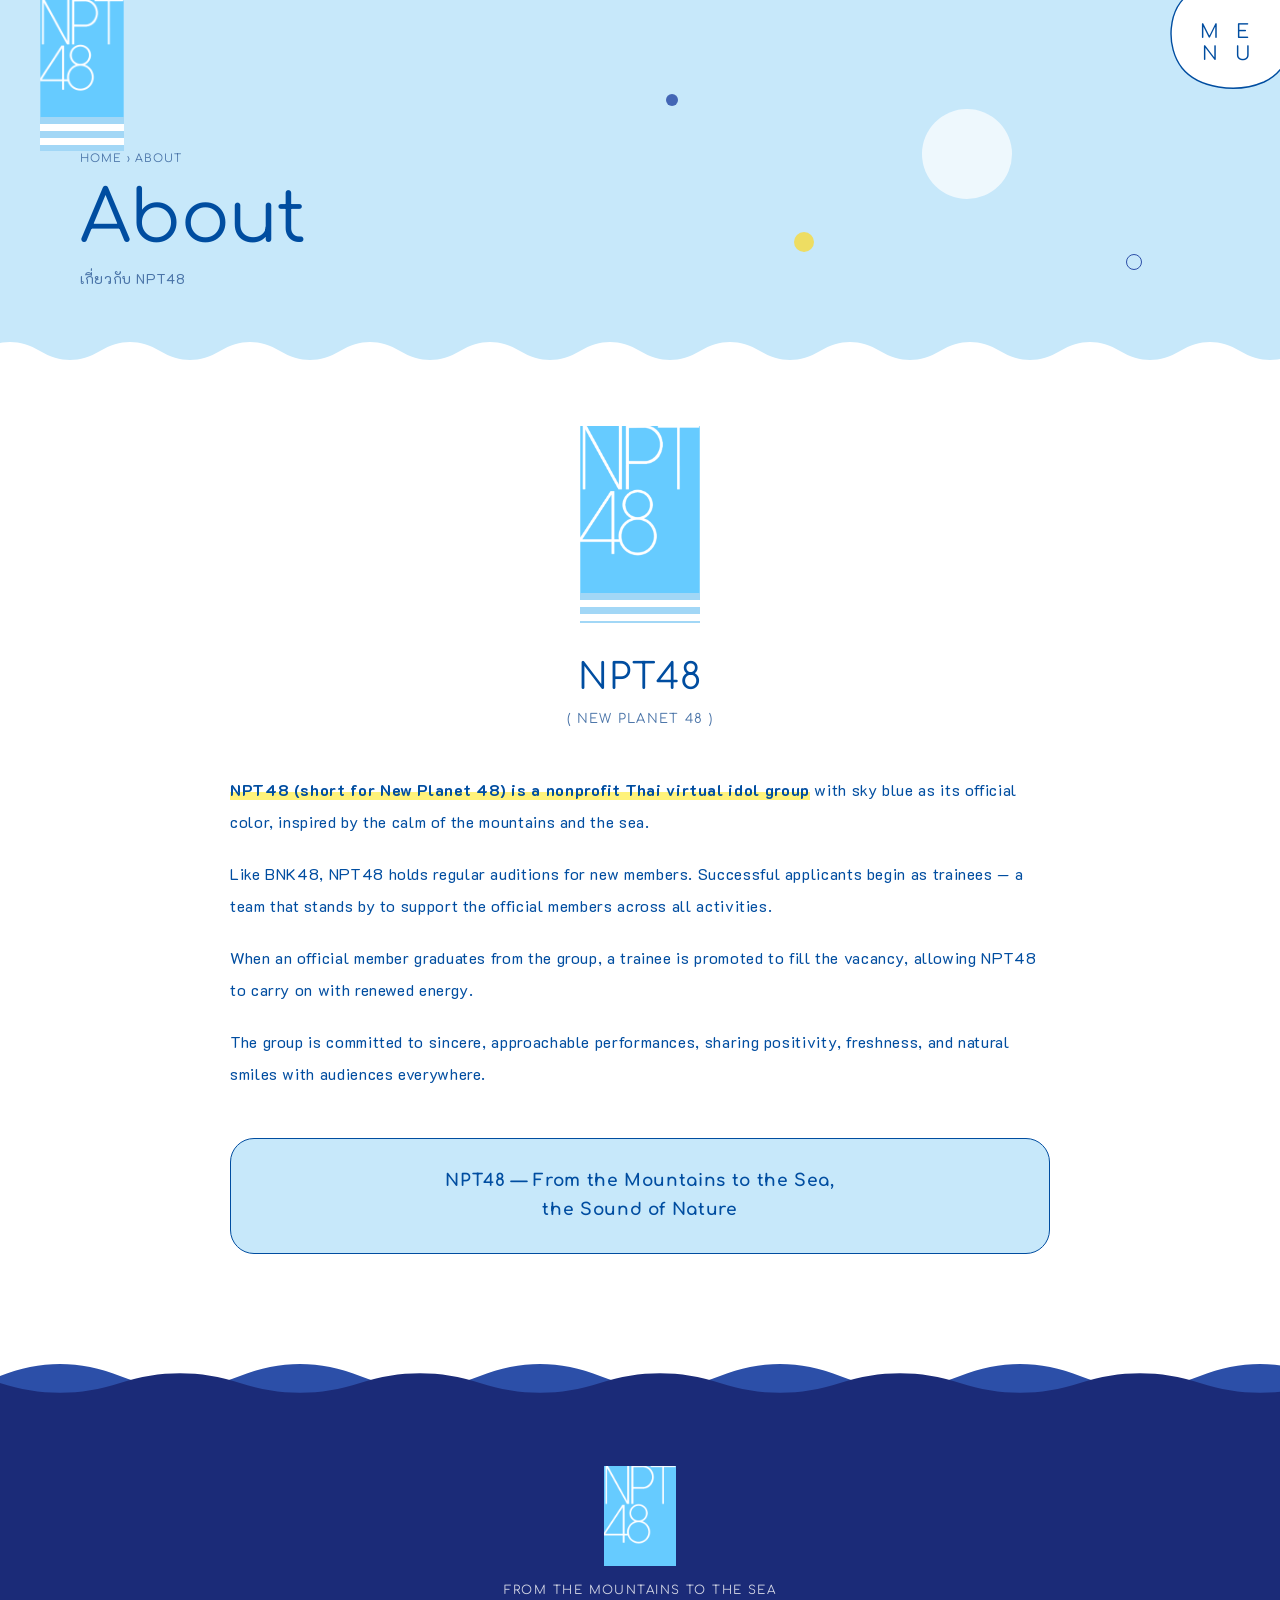
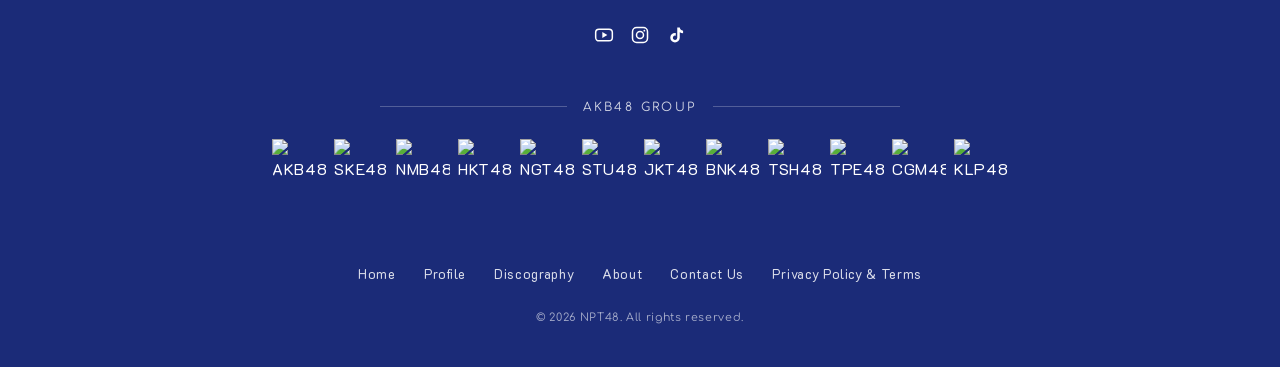
==== about.html @ e81c751d "Redesign site in a seaside fan-club style Sky-blue/navy palette with wavy section edges, a striped l" ====
<!DOCTYPE html>
<html lang="en">
<head>
  <meta charset="UTF-8">
  <meta name="viewport" content="width=device-width, initial-scale=1.0">
  <meta name="theme-color" content="#c7e8fa">
  <title>NPT48 Official Site — About</title>
  <link rel="icon" type="image/png" href="assets/images/logo.png">

  <link rel="preconnect" href="https://fonts.googleapis.com">
  <link rel="preconnect" href="https://fonts.gstatic.com" crossorigin>
  <link href="https://fonts.googleapis.com/css2?family=Comfortaa:wght@300;400;700&family=K2D:wght@300;400;600;700&display=swap" rel="stylesheet">
  <link rel="stylesheet" href="assets/css/site.css">

  <style>
    * { box-sizing: border-box; margin: 0; padding: 0; }
    html { scroll-behavior: smooth; }
    body { overflow-x: hidden; -webkit-font-smoothing: antialiased; }
  </style>
</head>
<body>

  <div id="site-header"></div>
  <script src="assets/js/nav.js"></script>
  <script src="assets/js/reveal.js"></script>

  <main>
    <header class="page-head">
      <div class="dots" aria-hidden="true">
        <span class="dot dot--white" style="width:90px;height:90px;left:72%;top:30%;--d:9s;opacity:.7"></span>
        <span class="dot dot--yellow" style="width:20px;height:20px;left:62%;top:64%;--d:6s"></span>
        <span class="dot dot--ring" style="width:16px;height:16px;left:88%;top:70%;--d:7s"></span>
        <span class="dot dot--navy" style="width:12px;height:12px;left:52%;top:26%;--d:5s"></span>
      </div>
      <div class="page-head-inner">
        <div class="crumbs"><a href="./">HOME</a> › ABOUT</div>
        <h1 class="page-title">About</h1>
        <p class="page-sub">เกี่ยวกับ NPT48</p>
      </div>
    </header>

    <div class="page-body wave-top">
      <div class="page-body-inner about-card">
        <div class="about-logo" data-pop><img class="logo-crop" src="assets/images/logo.png" alt="NPT48 logo" width="500" height="500"></div>
        <div class="about-name" data-pop>NPT48</div>
        <div class="about-sub" data-pop>( NEW PLANET 48 )</div>

        <div class="text-content">
          <p data-pop><span class="highlight">NPT48 (short for New Planet 48) is a nonprofit Thai virtual idol group</span> with sky blue as its official color, inspired by the calm of the mountains and the sea.</p>

          <p data-pop style="--i:1">Like BNK48, NPT48 holds regular auditions for new members. Successful applicants begin as trainees — a team that stands by to support the official members across all activities.</p>

          <p data-pop style="--i:2">When an official member graduates from the group, a trainee is promoted to fill the vacancy, allowing NPT48 to carry on with renewed energy.</p>

          <p data-pop style="--i:3">The group is committed to sincere, approachable performances, sharing positivity, freshness, and natural smiles with audiences everywhere.</p>

          <div class="slogan" data-pop style="--i:4">NPT48 — From the Mountains to the Sea,<br>the Sound of Nature</div>
        </div>
      </div>
    </div>
  </main>

  <div id="site-footer"></div>

</body>
</html>
---- assets/css/site.css ----
/* =========================================================
   NPT48 — Official Site Design System v6 ("Seaside Fan Club")
   Sky-blue paper, navy ink, wavy edges, blob frames, striped
   badges and floating bubbles — a light, airy idol-site feel.
   ========================================================= */

:root {
  --navy: #004da0;
  --navy-soft: #3d6fb0;
  --navy-deep: #1b2b78;
  --navy-mid: #2c4fa8;

  --sky-50: #f3faff;
  --sky-100: #e4f4fd;
  --sky-200: #c7e8fa;
  --sky-300: #a2d7f6;
  --sky-400: #7cc2ee;
  --sky-500: #4fa8e3;

  --paper: #ffffff;
  --yellow: #fff27a;
  --yellow-deep: #f7d93c;
  --red: #e8505b;
  --orange: #f2913a;
  --teal: #2fb3c4;

  --ink: var(--navy);
  --ink-soft: #4a74a8;
  --ink-faint: #8fb0d3;
  --line: rgba(0, 77, 160, 0.18);

  --font-display: 'Comfortaa', 'K2D', -apple-system, 'Segoe UI', sans-serif;
  --font-body: 'K2D', 'Comfortaa', -apple-system, 'Segoe UI', 'Noto Sans Thai', sans-serif;

  --r-sm: 10px;
  --r-md: 16px;
  --r-lg: 24px;
  --r-pill: 999px;

  --shadow-soft: 0 6px 20px rgba(0, 77, 160, 0.10);
  --shadow-hover: 0 14px 30px rgba(0, 77, 160, 0.18);

  --ease: cubic-bezier(0.22, 1, 0.36, 1);

  --stripes: repeating-linear-gradient(to bottom, var(--sky-300) 0 7px, #fff 7px 14px);
  --wave-line: url("data:image/svg+xml,%3Csvg xmlns='http://www.w3.org/2000/svg' width='20' height='6' viewBox='0 0 20 6'%3E%3Cpath d='M0 3 Q5 0 10 3 T20 3' fill='none' stroke='%237cc2ee' stroke-width='1.4'/%3E%3C/svg%3E");

  --gutter: clamp(16px, 5vw, 64px);
}

/* ---------------- Motion ---------------- */
@keyframes bob { 0%, 100% { transform: translateY(0); } 50% { transform: translateY(-14px); } }
@keyframes morph {
  0%, 100% { border-radius: 46% 54% 42% 58% / 52% 40% 60% 48%; }
  33% { border-radius: 58% 42% 55% 45% / 44% 58% 42% 56%; }
  66% { border-radius: 40% 60% 48% 52% / 60% 46% 54% 40%; }
}
@keyframes waveSlide { from { background-position-x: 0; } to { background-position-x: -240px; } }
@keyframes spin { to { transform: rotate(360deg); } }
@keyframes bubbleRise {
  0% { bottom: -100px; transform: translateX(0); opacity: 0.85; }
  50% { transform: translateX(var(--drift, 60px)); }
  100% { bottom: 112vh; transform: translateX(0); opacity: 0.85; }
}
@keyframes menuLetters { from { opacity: 0; transform: translateY(6px); } to { opacity: 1; transform: none; } }

@media (prefers-reduced-motion: reduce) {
  *, *::before, *::after { animation-duration: 0.001ms !important; animation-iteration-count: 1 !important; transition-duration: 0.001ms !important; }
}

/* ---------------- Base ---------------- */
html { background: var(--paper); }
body {
  font-family: var(--font-body);
  color: var(--ink);
  background: var(--paper);
  letter-spacing: 0.04em;
  line-height: 1.7;
}
h1, h2, h3, .font-display { font-family: var(--font-display); font-weight: 400; }
a { color: inherit; text-decoration: none; }
img { max-width: 100%; display: block; }
button { font: inherit; color: inherit; background: none; border: 0; cursor: pointer; }

::selection { background: var(--sky-400); color: #fff; }

.icon { width: 1em; height: 1em; display: inline-block; vertical-align: -0.125em; flex-shrink: 0; }

a:focus-visible, button:focus-visible, [tabindex]:focus-visible {
  outline: 2px solid var(--navy);
  outline-offset: 3px;
  border-radius: 6px;
}

.sr-only {
  position: absolute; width: 1px; height: 1px; padding: 0; margin: -1px;
  overflow: hidden; clip: rect(0, 0, 0, 0); white-space: nowrap; border: 0;
}

/* ---------------- Scroll fade-in (reveal.js) ---------------- */
[data-pop] {
  opacity: 0;
  transform: translateY(22px);
  transition: opacity 0.6s var(--ease), transform 0.6s var(--ease);
  transition-delay: calc(var(--i, 0) * 70ms);
}
[data-pop].in-view { opacity: 1; transform: none; }

/* =========================================================
   Fixed chrome: striped logo badge + blob menu button
   ========================================================= */
.brand-badge {
  position: fixed;
  top: 0;
  left: clamp(12px, 4vw, 40px);
  z-index: 90;
  width: 84px;
  display: flex;
  flex-direction: column;
  transition: width 0.4s var(--ease);
}
.brand-badge img,
.logo-crop { width: 100%; height: auto; aspect-ratio: 360 / 500; object-fit: cover; }
.brand-badge::after {
  content: '';
  display: block;
  height: 34px;
  background: var(--stripes);
  transition: height 0.4s var(--ease);
}
body.is-scrolled .brand-badge { width: 60px; }
body.is-scrolled .brand-badge::after { height: 18px; }

.menu-blob {
  position: fixed;
  top: -18px;
  right: -16px;
  z-index: 120;
  width: 128px;
  height: 108px;
  display: grid;
  place-items: center;
  color: var(--navy);
  transition: transform 0.4s var(--ease);
}
.menu-blob svg.blob-shape {
  position: absolute;
  inset: 0;
  width: 100%;
  height: 100%;
  overflow: visible;
}
.menu-blob .blob-shape path { fill: #fff; stroke: var(--navy); stroke-width: 1.4; transition: fill 0.3s; }
.menu-blob:hover { transform: scale(1.06) rotate(-3deg); }
.menu-blob:hover .blob-shape path { fill: var(--sky-100); }
.menu-blob-label {
  position: relative;
  margin: 14px 12px 0 0;
  display: grid;
  grid-template-columns: repeat(2, 1fr);
  column-gap: 14px;
  row-gap: 0;
  font-family: var(--font-display);
  font-size: 19px;
  line-height: 1.15;
  letter-spacing: 0;
  text-align: center;
}
.menu-blob-label span { animation: menuLetters 0.35s var(--ease) both; }
.menu-blob-label.is-close { grid-template-columns: repeat(3, 1fr); column-gap: 6px; font-size: 16px; }

/* ---------------- Full-screen menu ---------------- */
.site-menu {
  position: fixed;
  inset: 0;
  z-index: 110;
  display: grid;
  grid-template-columns: 1fr 1fr;
  background: #fff;
  visibility: hidden;
  opacity: 0;
  transition: opacity 0.4s var(--ease), visibility 0s linear 0.4s;
}
body.menu-open .site-menu { visibility: visible; opacity: 1; transition: opacity 0.4s var(--ease); }
body.menu-open { overflow: hidden; }

.site-menu-main {
  padding: 150px clamp(24px, 6vw, 80px) 48px;
  overflow-y: auto;
}
.site-menu-side {
  position: relative;
  background: var(--sky-300);
  padding: 120px clamp(24px, 6vw, 80px) 48px;
  overflow-y: auto;
  text-align: center;
}
.site-menu-side::before {
  content: '';
  position: absolute;
  top: 0;
  bottom: 0;
  left: -22px;
  width: 30px;
  background: url("data:image/svg+xml,%3Csvg xmlns='http://www.w3.org/2000/svg' width='30' height='80' viewBox='0 0 30 80'%3E%3Cpath d='M22 0 C36 20 36 20 22 40 C8 60 8 60 22 80 L30 80 L30 0Z' fill='%23a2d7f6'/%3E%3Cpath d='M18 0 C32 20 32 20 18 40 C4 60 4 60 18 80' fill='none' stroke='%23fff27a' stroke-width='1.5'/%3E%3C/svg%3E") repeat-y;
}
.site-menu-links {
  display: grid;
  grid-template-columns: repeat(2, minmax(0, 1fr));
  gap: 22px 32px;
  max-width: 440px;
}
.site-menu-links a,
.hero-nav a {
  font-family: var(--font-display);
  font-weight: 700;
  font-size: 15px;
  letter-spacing: 0.08em;
  display: inline-flex;
  flex-direction: column;
  gap: 2px;
  transition: color 0.25s, transform 0.25s var(--ease);
  width: fit-content;
}
.site-menu-links a small,
.hero-nav a small {
  font-family: var(--font-body);
  font-weight: 400;
  font-size: 11px;
  color: var(--ink-soft);
  letter-spacing: 0.06em;
}
.site-menu-links a:hover,
.hero-nav a:hover { color: var(--sky-500); transform: translateX(4px); }
.site-menu-links a.active { color: var(--sky-500); }

.social-row { display: flex; gap: 16px; margin-top: 40px; font-size: 18px; }
.social-row a { display: grid; place-items: center; transition: transform 0.25s var(--ease), color 0.25s; }
.social-row a:hover { transform: translateY(-3px); color: var(--sky-500); }

.side-emblem { font-size: 26px; color: var(--navy); }
.side-title {
  font-family: var(--font-display);
  font-size: clamp(22px, 2.6vw, 32px);
  letter-spacing: -0.01em;
  margin: 4px 0 20px;
}
.pill-row { display: flex; justify-content: center; gap: 14px; flex-wrap: wrap; }
.pill {
  display: inline-flex;
  align-items: center;
  gap: 8px;
  padding: 9px 26px;
  border-radius: var(--r-pill);
  border: 1.5px solid var(--navy);
  font-family: var(--font-display);
  font-weight: 700;
  font-size: 13px;
  letter-spacing: 0.1em;
  background: #fff;
  transition: transform 0.25s var(--ease), background 0.25s, box-shadow 0.25s;
}
.pill:hover { transform: translateY(-2px); box-shadow: 0 6px 0 var(--navy); }
.pill-yellow { background: var(--yellow); }
.side-links {
  display: grid;
  grid-template-columns: repeat(2, minmax(0, 1fr));
  gap: 14px 24px;
  text-align: left;
  max-width: 360px;
  margin: 44px auto 0;
  font-family: var(--font-display);
  font-weight: 700;
  font-size: 13px;
}
.side-links a:hover { color: #fff; }

/* =========================================================
   Section scaffolding
   ========================================================= */
.section {
  position: relative;
  padding: clamp(64px, 9vw, 110px) var(--gutter);
}
.section-inner { max-width: 1120px; margin: 0 auto; position: relative; }
.section--white { background: #fff; }
.section--sky { background: var(--sky-200); }
.section--pale { background: var(--sky-100); }
.section--mid { background: var(--sky-400); }

/* Wavy top edge for a section (color = the section's own background) */
.wave-top::before {
  content: '';
  position: absolute;
  left: 0;
  right: 0;
  top: -23px;
  height: 24px;
  background-color: inherit;
  -webkit-mask: url("data:image/svg+xml,%3Csvg xmlns='http://www.w3.org/2000/svg' width='120' height='24' viewBox='0 0 120 24'%3E%3Cpath d='M0 12 C20 0 40 0 60 12 C80 24 100 24 120 12 L120 24 L0 24Z'/%3E%3C/svg%3E") repeat-x bottom / 120px 24px;
          mask: url("data:image/svg+xml,%3Csvg xmlns='http://www.w3.org/2000/svg' width='120' height='24' viewBox='0 0 120 24'%3E%3Cpath d='M0 12 C20 0 40 0 60 12 C80 24 100 24 120 12 L120 24 L0 24Z'/%3E%3C/svg%3E") repeat-x bottom / 120px 24px;
}

.sec-head {
  display: flex;
  align-items: flex-end;
  justify-content: space-between;
  gap: 16px;
  margin-bottom: clamp(28px, 4vw, 44px);
}
.sec-title {
  font-family: var(--font-display);
  font-size: clamp(32px, 4.4vw, 44px);
  line-height: 1;
  letter-spacing: 0.01em;
}
.sec-title small {
  display: block;
  font-family: var(--font-body);
  font-size: 12px;
  color: var(--ink-soft);
  letter-spacing: 0.12em;
  margin-top: 10px;
}
.view-all {
  font-family: var(--font-display);
  font-weight: 700;
  font-size: 12px;
  letter-spacing: 0.08em;
  display: inline-flex;
  align-items: center;
  gap: 6px;
  white-space: nowrap;
  padding-bottom: 4px;
}
.view-all::before {
  content: '';
  width: 7px;
  height: 7px;
  border-radius: 50%;
  background: var(--sky-400);
  transition: transform 0.3s var(--ease), background 0.3s;
}
.view-all:hover::before { transform: scale(1.6); background: var(--navy); }

.data-empty {
  padding: 32px;
  text-align: center;
  color: var(--ink-soft);
  font-size: 14px;
  grid-column: 1 / -1;
}

/* Floating bubbles / dots */
.dots { position: absolute; inset: 0; pointer-events: none; overflow: hidden; }
.dot {
  position: absolute;
  border-radius: 50%;
  animation: bob var(--d, 6s) ease-in-out infinite;
  animation-delay: var(--delay, 0s);
}
.dot--navy { background: var(--navy-mid); opacity: 0.85; }
.dot--ring { border: 1.5px solid var(--navy-mid); }
.dot--yellow { background: var(--yellow-deep); opacity: 0.8; }
.dot--white { background: #fff; }

/* =========================================================
   HOME — split hero
   ========================================================= */
.top-hero {
  position: relative;
  min-height: max(640px, 100svh);
  display: grid;
  grid-template-columns: 1fr 1fr;
  background: var(--sky-100);
  overflow: hidden;
}
.top-hero-left {
  position: relative;
  padding: 170px clamp(24px, 5vw, 64px) 64px;
  display: flex;
  flex-direction: column;
}
.hero-nav {
  position: relative;
  z-index: 2;
  display: grid;
  grid-template-columns: repeat(2, max-content);
  gap: 22px 64px;
}
.hero-wordmark {
  position: relative;
  z-index: 1;
  margin: auto 0 0;
  padding-top: 48px;
  font-family: var(--font-display);
  font-weight: 300;
  color: #fff;
  font-size: clamp(56px, 8vw, 104px);
  line-height: 0.95;
  letter-spacing: -0.02em;
  text-shadow: 0 2px 2px rgba(0, 77, 160, 0.25), 0 6px 28px rgba(0, 77, 160, 0.25);
}
.hero-wordmark span { display: block; font-size: 0.42em; letter-spacing: 0.02em; margin-top: 10px; color: var(--navy); text-shadow: none; }
.top-hero-left .social-row { position: relative; z-index: 2; margin-top: 28px; }

.top-hero-right {
  position: relative;
  background: linear-gradient(180deg, var(--sky-300) 0%, var(--sky-200) 100%);
  padding: 120px clamp(24px, 4vw, 56px) 64px;
  display: flex;
  flex-direction: column;
  align-items: center;
}
.top-hero-right::before {
  content: '';
  position: absolute;
  top: 0;
  bottom: 0;
  left: -22px;
  width: 30px;
  background: url("data:image/svg+xml,%3Csvg xmlns='http://www.w3.org/2000/svg' width='30' height='80' viewBox='0 0 30 80'%3E%3Cpath d='M22 0 C36 20 36 20 22 40 C8 60 8 60 22 80 L30 80 L30 0Z' fill='%23b4def7'/%3E%3Cpath d='M18 0 C32 20 32 20 18 40 C4 60 4 60 18 80' fill='none' stroke='%23fff27a' stroke-width='1.5'/%3E%3C/svg%3E") repeat-y;
}
.hero-side-head { text-align: center; position: relative; z-index: 2; }
.hero-side-head .side-emblem { font-size: 22px; }
.hero-side-head .side-title { margin: 2px 0 0; font-size: clamp(20px, 2.2vw, 28px); }

.pickup {
  position: relative;
  width: min(100%, 420px);
  margin-top: 18px;
  flex: 1;
  display: flex;
  align-items: center;
  justify-content: center;
}
.pickup-frame {
  position: relative;
  width: min(100%, 360px);
  aspect-ratio: 4 / 5;
}
.pickup-frame::before {
  content: '';
  position: absolute;
  inset: -14px;
  border: 2px solid rgba(255, 255, 255, 0.9);
  border-radius: 58% 42% 55% 45% / 44% 58% 42% 56%;
  animation: morph 14s ease-in-out infinite reverse;
}
.pickup-photo {
  position: absolute;
  inset: 0;
  overflow: hidden;
  background: var(--sky-100);
  box-shadow: 0 0 0 6px rgba(255, 255, 255, 0.6), var(--shadow-soft);
  border-radius: 46% 54% 42% 58% / 52% 40% 60% 48%;
  animation: morph 12s ease-in-out infinite;
}
.pickup-photo img { width: 100%; height: 100%; object-fit: cover; object-position: center 15%; }

.pickup-badge {
  position: absolute;
  right: -18px;
  bottom: -10px;
  z-index: 3;
  width: 168px;
  aspect-ratio: 1;
  border-radius: 50%;
  background: rgba(255, 255, 255, 0.82);
  border: 1.5px solid var(--navy);
  backdrop-filter: blur(4px);
  display: flex;
  flex-direction: column;
  align-items: center;
  justify-content: center;
  gap: 8px;
  text-align: center;
}
.pickup-badge .pickup-kicker {
  font-family: var(--font-display);
  font-weight: 700;
  font-size: 14px;
  background: linear-gradient(transparent 60%, var(--yellow) 60%);
  padding: 0 4px;
}
.pickup-name {
  display: block;
  min-width: 128px;
  padding: 6px 14px;
  background: var(--sky-200);
  border: 1.5px solid var(--navy);
  clip-path: polygon(0 0, 100% 0, 92% 50%, 100% 100%, 0 100%, 8% 50%);
  font-weight: 700;
  font-size: 15px;
  white-space: nowrap;
  overflow: hidden;
  text-overflow: ellipsis;
}
.pickup-more {
  font-family: var(--font-display);
  font-weight: 700;
  font-size: 11px;
  letter-spacing: 0.1em;
}
.pickup-more:hover { color: var(--sky-500); }

.release-mini {
  position: absolute;
  left: -14px;
  bottom: 40px;
  z-index: 3;
  width: 150px;
  padding: 8px;
  background: var(--stripes);
  border-radius: 10px;
  box-shadow: var(--shadow-soft);
  transition: transform 0.3s var(--ease);
}
.release-mini:hover { transform: rotate(-3deg) scale(1.04); }
.release-mini-inner { background: #fff; border-radius: 6px; padding: 6px 6px 8px; text-align: center; }
.release-mini-kicker { font-family: var(--font-display); font-weight: 700; font-size: 10px; letter-spacing: 0.08em; }
.release-mini img { width: 100%; aspect-ratio: 1; object-fit: cover; border-radius: 4px; margin-top: 4px; }
.release-mini-title {
  font-size: 11px;
  font-weight: 700;
  margin-top: 6px;
  line-height: 1.35;
  display: -webkit-box;
  -webkit-line-clamp: 2;
  -webkit-box-orient: vertical;
  overflow: hidden;
}

.scroll-cue {
  position: absolute;
  left: 50%;
  bottom: 16px;
  transform: translateX(-50%);
  z-index: 4;
  font-family: var(--font-display);
  font-size: 10px;
  letter-spacing: 0.3em;
  display: flex;
  flex-direction: column;
  align-items: center;
  gap: 6px;
}
.scroll-cue::after { content: ''; width: 1px; height: 40px; background: var(--navy); animation: bob 2s ease-in-out infinite; }

/* ---------------- Banner (striped side panels) ---------------- */
.banner-band {
  position: relative;
  background: #fff;
  padding: 0 var(--gutter) clamp(48px, 7vw, 80px);
}
.banner-frame {
  max-width: 1120px;
  margin: 0 auto;
  display: grid;
  grid-template-columns: 48px 1fr 48px;
  align-items: stretch;
  position: relative;
  z-index: 2;
  margin-top: -48px;
}
.banner-frame::before,
.banner-frame::after { content: ''; background: var(--stripes); margin: 24px 0; }
.banner-frame img {
  width: 100%;
  aspect-ratio: 16 / 7;
  object-fit: cover;
  border-radius: 6px;
  box-shadow: var(--shadow-soft);
}
.banner-caption {
  text-align: center;
  margin-top: 20px;
  font-family: var(--font-display);
  font-size: 13px;
  letter-spacing: 0.12em;
  color: var(--ink-soft);
}

/* ---------------- Birthday ---------------- */
.bday-wrap {
  background: #fff;
  border: 1.5px solid var(--navy);
  border-radius: var(--r-lg);
  padding: clamp(24px, 4vw, 40px);
  display: grid;
  grid-template-columns: 220px 1fr;
  gap: 32px;
  align-items: center;
  position: relative;
}
.bday-head .sec-title { font-size: clamp(26px, 3vw, 34px); }
.bday-month {
  display: inline-block;
  margin-top: 14px;
  padding: 4px 14px;
  border-radius: var(--r-pill);
  background: var(--yellow);
  font-family: var(--font-display);
  font-weight: 700;
  font-size: 12px;
}
.bday-list { display: flex; flex-wrap: wrap; gap: 22px; }
.bday-item { display: flex; flex-direction: column; align-items: center; gap: 6px; width: 96px; text-align: center; }
.bday-avatar {
  width: 88px;
  height: 88px;
  border-radius: 50%;
  overflow: hidden;
  border: 4px solid #fff;
  box-shadow: 0 0 0 1.5px var(--navy), 0 0 0 6px var(--yellow);
  transition: transform 0.3s var(--ease);
}
.bday-avatar img { width: 100%; height: 100%; object-fit: cover; }
.bday-item:hover .bday-avatar { transform: rotate(-6deg) scale(1.06); }
.bday-name { font-weight: 700; font-size: 14px; line-height: 1.3; margin-top: 6px; }
.bday-date { font-family: var(--font-display); font-size: 11px; color: var(--ink-soft); }

/* ---------------- Member circles (home rail + profile grid) ---------------- */
.member-circle {
  display: flex;
  flex-direction: column;
  align-items: center;
  text-align: center;
  cursor: pointer;
}
.member-circle-photo {
  position: relative;
  width: 100%;
  aspect-ratio: 1;
  border-radius: 50%;
  background: #fff;
  padding: 6px;
  box-shadow: 0 0 0 1.5px var(--navy);
  transition: transform 0.35s var(--ease), box-shadow 0.35s;
}
.member-circle-photo img {
  width: 100%;
  height: 100%;
  border-radius: 50%;
  object-fit: cover;
  object-position: center 18%;
  background: var(--sky-100);
}
.member-circle:hover .member-circle-photo { transform: translateY(-6px); box-shadow: 0 0 0 1.5px var(--navy), 0 12px 0 -2px var(--sky-300); }
.member-circle-badge {
  position: absolute;
  top: 6%;
  right: 4%;
  padding: 2px 10px;
  border-radius: var(--r-pill);
  background: var(--yellow);
  border: 1.5px solid var(--navy);
  font-family: var(--font-display);
  font-weight: 700;
  font-size: 10px;
}
.member-circle-name {
  margin-top: 14px;
  font-weight: 700;
  font-size: 15px;
  line-height: 1.3;
}
.member-circle-en {
  font-family: var(--font-display);
  font-size: 9.5px;
  letter-spacing: 0.08em;
  color: var(--ink-soft);
  text-transform: uppercase;
  padding-bottom: 10px;
  background: var(--wave-line) repeat-x bottom / 20px 6px;
  min-width: 70%;
}

/* Horizontal rail */
.rail-wrap { position: relative; }
.rail {
  display: flex;
  gap: clamp(20px, 3vw, 36px);
  overflow-x: auto;
  scroll-snap-type: x mandatory;
  scrollbar-width: none;
  padding: 10px 4px 16px;
  cursor: grab;
}
.rail::-webkit-scrollbar { display: none; }
.rail > * { scroll-snap-align: start; flex: 0 0 auto; }
.rail .member-circle { width: clamp(130px, 16vw, 180px); }
.rail-controls { display: flex; justify-content: center; gap: 12px; margin-top: 24px; }
.rail-nav-btn {
  width: 44px;
  height: 44px;
  border-radius: 50%;
  border: 1.5px solid var(--navy);
  background: #fff;
  display: grid;
  place-items: center;
  font-size: 18px;
  transition: background 0.25s, color 0.25s, transform 0.25s var(--ease);
}
.rail-nav-btn:hover { background: var(--navy); color: #fff; transform: scale(1.06); }

/* ---------------- Movie / video rail ---------------- */
.movie-rail .movie-item { width: clamp(260px, 44vw, 520px); }
.movie-item { display: block; }
.movie-thumb {
  position: relative;
  aspect-ratio: 16 / 9;
  border-radius: var(--r-md);
  overflow: hidden;
  background: var(--sky-300);
  box-shadow: var(--shadow-soft);
}
.movie-thumb img { width: 100%; height: 100%; object-fit: cover; transition: transform 0.6s var(--ease); }
.movie-item:hover .movie-thumb img { transform: scale(1.05); }
.movie-play {
  position: absolute;
  left: 50%;
  top: 50%;
  width: 60px;
  height: 60px;
  margin: -30px 0 0 -30px;
  border-radius: 50%;
  background: rgba(255, 255, 255, 0.92);
  color: var(--navy);
  display: grid;
  place-items: center;
  font-size: 24px;
  transition: transform 0.3s var(--ease);
}
.movie-item:hover .movie-play { transform: scale(1.12); }
.movie-title { margin-top: 14px; font-size: 15px; font-weight: 600; line-height: 1.5; }
.movie-date { font-family: var(--font-display); font-size: 11px; color: var(--ink-soft); }
.section--mid .movie-title, .section--mid .movie-date { color: #fff; }

/* =========================================================
   Footer
   ========================================================= */
.site-footer {
  position: relative;
  background: var(--navy-deep);
  color: #fff;
  padding: 72px var(--gutter) 40px;
  margin-top: 30px;
}
.site-footer::before,
.site-footer::after {
  content: '';
  position: absolute;
  left: 0;
  right: 0;
  height: 26px;
  background-repeat: repeat-x;
  background-size: 240px 26px;
}
.site-footer::before {
  top: -38px;
  height: 40px;
  background-image: url("data:image/svg+xml,%3Csvg xmlns='http://www.w3.org/2000/svg' width='240' height='40' viewBox='0 0 240 40'%3E%3Cpath d='M0 20 C40 4 80 4 120 20 C160 36 200 36 240 20 L240 40 L0 40Z' fill='%232c4fa8'/%3E%3C/svg%3E");
  background-size: 240px 40px;
  animation: waveSlide 14s linear infinite;
}
.site-footer::after {
  top: -24px;
  background-image: url("data:image/svg+xml,%3Csvg xmlns='http://www.w3.org/2000/svg' width='240' height='26' viewBox='0 0 240 26'%3E%3Cpath d='M0 13 C40 26 80 26 120 13 C160 0 200 0 240 13 L240 26 L0 26Z' fill='%231b2b78'/%3E%3C/svg%3E");
}
.footer-inner { max-width: 1120px; margin: 0 auto; text-align: center; }
.footer-logo { display: block; width: 72px; margin: 0 auto; }
.footer-tagline { font-family: var(--font-display); font-size: 12px; letter-spacing: 0.12em; opacity: 0.8; margin-top: 14px; }
.footer-social { justify-content: center; margin-top: 24px; font-size: 20px; }
.footer-social a:hover { color: var(--yellow); }
.group-label {
  display: flex;
  align-items: center;
  gap: 16px;
  margin: 52px auto 22px;
  max-width: 520px;
  font-family: var(--font-display);
  font-size: 12px;
  letter-spacing: 0.2em;
  opacity: 0.8;
}
.group-label::before, .group-label::after { content: ''; flex: 1; height: 1px; background: rgba(255, 255, 255, 0.3); }
.logo-grid { display: flex; flex-wrap: wrap; justify-content: center; gap: 8px; }
.logo-grid a { width: 54px; transition: transform 0.25s var(--ease); }
.logo-grid a:hover { transform: translateY(-4px); }
.logo-grid img { width: 100%; height: auto; }
.footer-links {
  display: flex;
  flex-wrap: wrap;
  justify-content: center;
  gap: 8px 28px;
  margin-top: 48px;
  font-size: 13px;
}
.footer-links a { opacity: 0.85; }
.footer-links a:hover { opacity: 1; color: var(--yellow); }
.footer-copy { margin-top: 24px; font-family: var(--font-display); font-size: 11px; opacity: 0.6; }

.page-top {
  position: fixed;
  right: clamp(12px, 3vw, 28px);
  bottom: clamp(12px, 3vw, 28px);
  z-index: 80;
  width: 56px;
  height: 56px;
  border-radius: 50%;
  background: #fff;
  border: 1.5px solid var(--navy);
  display: grid;
  place-items: center;
  font-family: var(--font-display);
  font-weight: 700;
  font-size: 9px;
  letter-spacing: 0.06em;
  line-height: 1.1;
  text-align: center;
  opacity: 0;
  visibility: hidden;
  transform: translateY(10px);
  transition: opacity 0.3s, transform 0.3s var(--ease), visibility 0s linear 0.3s, background 0.25s;
}
.page-top .icon { font-size: 14px; display: block; margin: 0 auto 2px; }
body.is-scrolled .page-top { opacity: 1; visibility: visible; transform: none; transition: opacity 0.3s, transform 0.3s var(--ease), background 0.25s; }
.page-top:hover { background: var(--yellow); }

/* =========================================================
   Inner pages
   ========================================================= */
.page-head {
  position: relative;
  background: var(--sky-200);
  padding: 150px var(--gutter) 72px;
  overflow: hidden;
}
.page-head-inner { max-width: 1120px; margin: 0 auto; position: relative; z-index: 1; }
.crumbs { font-family: var(--font-display); font-size: 11px; letter-spacing: 0.1em; color: var(--ink-soft); margin-bottom: 14px; }
.crumbs a:hover { color: var(--navy); }
.page-title { font-family: var(--font-display); font-size: clamp(40px, 7vw, 72px); line-height: 1; letter-spacing: -0.01em; }
.page-sub { margin-top: 12px; font-size: 14px; color: var(--ink-soft); }
.page-body { position: relative; background: #fff; padding: 64px var(--gutter) 110px; }
.page-body-inner { max-width: 1120px; margin: 0 auto; }

/* Loading */
#loading-overlay {
  display: flex;
  flex-direction: column;
  align-items: center;
  gap: 16px;
  padding: 72px 0;
  color: var(--ink-soft);
  font-size: 14px;
}
.spinner-ring {
  width: 44px;
  height: 44px;
  border-radius: 50%;
  border: 3px solid var(--sky-200);
  border-top-color: var(--navy);
  animation: spin 0.9s linear infinite;
}

/* Filter tabs */
.filter-tabs { display: flex; flex-wrap: wrap; gap: 10px; margin-bottom: 44px; }
.tab-btn {
  padding: 8px 22px;
  border-radius: var(--r-pill);
  border: 1.5px solid var(--navy);
  background: #fff;
  font-family: var(--font-display);
  font-weight: 700;
  font-size: 13px;
  letter-spacing: 0.06em;
  transition: background 0.25s, color 0.25s, transform 0.25s var(--ease);
}
.tab-btn:hover { background: var(--sky-100); transform: translateY(-2px); }
.tab-btn.active { background: var(--navy); color: #fff; }

/* Profile grid */
#main-view, #detail-view, #disco-view { display: none; }
.members-grid {
  display: grid;
  grid-template-columns: repeat(auto-fill, minmax(150px, 1fr));
  gap: 44px clamp(20px, 3vw, 40px);
}

/* Profile detail */
.back-btn {
  display: inline-flex;
  align-items: center;
  gap: 6px;
  margin-bottom: 36px;
}
.detail-layout {
  display: grid;
  grid-template-columns: minmax(0, 5fr) minmax(0, 6fr);
  gap: clamp(32px, 6vw, 80px);
  align-items: start;
}
.detail-photo { position: relative; aspect-ratio: 4 / 5; max-width: 440px; width: 100%; margin: 0 auto; }
.detail-photo::before {
  content: '';
  position: absolute;
  inset: -14px;
  border: 2px solid var(--sky-300);
  border-radius: 58% 42% 55% 45% / 44% 58% 42% 56%;
  animation: morph 14s ease-in-out infinite reverse;
}
.detail-photo .pickup-photo { box-shadow: 0 0 0 6px var(--sky-100), var(--shadow-soft); }
.info-header h1 { font-size: clamp(30px, 4vw, 44px); line-height: 1.2; font-family: var(--font-body); font-weight: 700; }
.info-header p { font-family: var(--font-display); font-size: 13px; letter-spacing: 0.14em; color: var(--ink-soft); text-transform: uppercase; margin-top: 6px; padding-bottom: 18px; background: var(--wave-line) repeat-x bottom / 20px 6px; }
.info-table { margin-top: 24px; }
.info-row {
  display: grid;
  grid-template-columns: 130px 1fr;
  gap: 16px;
  padding: 14px 0;
  border-bottom: 1.5px dotted var(--sky-400);
  font-size: 15px;
}
.info-label { font-family: var(--font-display); font-weight: 700; font-size: 12px; letter-spacing: 0.06em; padding-top: 3px; }
.social-section { display: flex; gap: 12px; margin-top: 28px; }
.social-link {
  width: 44px;
  height: 44px;
  border-radius: 50%;
  border: 1.5px solid var(--navy);
  display: grid;
  place-items: center;
  font-size: 20px;
  transition: background 0.25s, color 0.25s;
}
.social-link:hover { background: var(--navy); color: #fff; }

/* Discography */
.disco-grid {
  display: grid;
  grid-template-columns: repeat(auto-fill, minmax(240px, 1fr));
  gap: 28px;
}
.disco-card {
  display: block;
  background: #fff;
  border: 1.5px solid var(--navy);
  border-radius: var(--r-md);
  padding: 14px 14px 18px;
  transition: transform 0.3s var(--ease), box-shadow 0.3s;
}
.disco-card:hover { transform: translateY(-4px); box-shadow: 0 8px 0 var(--sky-300); }
.disco-card-thumb { aspect-ratio: 1; border-radius: 10px; overflow: hidden; background: var(--sky-100); }
.disco-card-thumb img { width: 100%; height: 100%; object-fit: cover; transition: transform 0.6s var(--ease); }
.disco-card:hover .disco-card-thumb img { transform: scale(1.05); }
.disco-card-meta { display: flex; align-items: center; gap: 10px; margin-top: 14px; }
.tag {
  display: inline-block;
  padding: 1px 10px;
  border-radius: var(--r-pill);
  color: #fff;
  font-family: var(--font-display);
  font-weight: 700;
  font-size: 10.5px;
  letter-spacing: 0.06em;
}
.tag--single { background: var(--red); }
.tag--album { background: var(--orange); }
.tag--dvd { background: var(--teal); }
.disco-release { font-family: var(--font-display); font-weight: 700; font-size: 11px; color: var(--ink-soft); }
.disco-card-title { margin-top: 8px; font-weight: 700; font-size: 16px; line-height: 1.45; }

/* About */
.about-card {
  max-width: 820px;
  margin: 0 auto;
  text-align: center;
}
.about-logo { width: 120px; margin: 0 auto; }
.about-logo::after { content: ''; display: block; height: 30px; background: var(--stripes); }
.about-name { font-family: var(--font-display); font-size: 36px; margin-top: 24px; }
.about-sub { font-family: var(--font-display); font-size: 13px; color: var(--ink-soft); letter-spacing: 0.1em; }
.text-content { margin-top: 44px; text-align: left; font-size: 16px; line-height: 2; }
.text-content p + p { margin-top: 20px; }
.highlight { background: linear-gradient(transparent 62%, var(--yellow) 62%); font-weight: 700; }
.slogan {
  margin-top: 48px;
  padding: 28px 24px;
  border-radius: var(--r-lg);
  background: var(--sky-200);
  border: 1.5px solid var(--navy);
  text-align: center;
  font-family: var(--font-display);
  font-weight: 700;
  font-size: 17px;
  line-height: 1.7;
}

/* =========================================================
   Intro loader
   ========================================================= */
.site-loader {
  position: fixed;
  inset: 0;
  z-index: 200;
  background: var(--sky-200);
  display: grid;
  place-items: center;
  overflow: hidden;
  transition: opacity 0.4s var(--ease), visibility 0.4s;
}
.site-loader.is-hidden { opacity: 0; visibility: hidden; }
.loader-bubbles { position: absolute; inset: 0; }
.loader-bubble { position: absolute; bottom: -100px; border-radius: 50%; animation: bubbleRise var(--dur, 2s) ease-in infinite; }
.loader-brand { position: relative; text-align: center; }
.loader-logo { width: 120px; height: auto; margin: 0 auto; }
.loader-brand::after { content: ''; display: block; width: 120px; height: 30px; margin: 0 auto; background: var(--stripes); }
.loader-tagline { font-family: var(--font-display); font-size: 14px; letter-spacing: 0.24em; margin-bottom: 12px; order: 2; }

/* =========================================================
   Responsive
   ========================================================= */
@media (max-width: 900px) {
  .top-hero { grid-template-columns: 1fr; }
  .top-hero-left { padding: 140px 24px 72px; min-height: 0; }
  .hero-nav { display: none; }
  .hero-wordmark { margin: 0; padding-top: 0; }
  .top-hero-right { padding: 64px 24px 72px; }
  .top-hero-right::before {
    top: -22px; bottom: auto; left: 0; right: 0; width: auto; height: 30px;
    background: url("data:image/svg+xml,%3Csvg xmlns='http://www.w3.org/2000/svg' width='80' height='30' viewBox='0 0 80 30'%3E%3Cpath d='M0 22 C20 8 20 8 40 22 C60 36 60 36 80 22 L80 30 L0 30Z' fill='%23a2d7f6'/%3E%3Cpath d='M0 18 C20 4 20 4 40 18 C60 32 60 32 80 18' fill='none' stroke='%23fff27a' stroke-width='1.5'/%3E%3C/svg%3E") repeat-x;
  }
  .scroll-cue { display: none; }
  .bday-wrap { grid-template-columns: 1fr; gap: 20px; }

  .site-menu { grid-template-columns: 1fr; overflow-y: auto; }
  .site-menu-main, .site-menu-side { overflow: visible; }
  .site-menu-main { padding: 120px 24px 48px; }
  .site-menu-side { padding: 56px 24px 64px; }
  .site-menu-side::before {
    top: -22px; bottom: auto; left: 0; right: 0; width: auto; height: 30px;
    background: url("data:image/svg+xml,%3Csvg xmlns='http://www.w3.org/2000/svg' width='80' height='30' viewBox='0 0 80 30'%3E%3Cpath d='M0 22 C20 8 20 8 40 22 C60 36 60 36 80 22 L80 30 L0 30Z' fill='%23a2d7f6'/%3E%3Cpath d='M0 18 C20 4 20 4 40 18 C60 32 60 32 80 18' fill='none' stroke='%23fff27a' stroke-width='1.5'/%3E%3C/svg%3E") repeat-x;
  }

  .detail-layout { grid-template-columns: 1fr; }
}

@media (max-width: 600px) {
  .brand-badge { width: 58px; left: 14px; }
  .brand-badge::after { height: 22px; }
  body.is-scrolled .brand-badge { width: 46px; }
  body.is-scrolled .brand-badge::after { height: 12px; }
  .menu-blob { width: 98px; height: 84px; top: -14px; right: -12px; }
  .menu-blob-label { font-size: 15px; column-gap: 10px; margin: 10px 8px 0 0; }
  .menu-blob-label.is-close { font-size: 13px; column-gap: 4px; }

  .pickup-badge { width: 136px; right: -6px; bottom: -18px; }
  .pickup-name { min-width: 100px; font-size: 13px; }
  .release-mini { width: 112px; left: -6px; bottom: 24px; }

  .banner-frame { grid-template-columns: 18px 1fr 18px; margin-top: -28px; }
  .banner-frame::before, .banner-frame::after { margin: 12px 0; }
  .sec-head { align-items: flex-start; flex-direction: column; gap: 12px; }
  .members-grid { grid-template-columns: repeat(2, minmax(0, 1fr)); gap: 32px 18px; }
  .member-circle-name { font-size: 14px; }
  .info-row { grid-template-columns: 100px 1fr; font-size: 14px; }
  .page-head { padding-top: 120px; padding-bottom: 56px; }
  .disco-grid { grid-template-columns: repeat(2, minmax(0, 1fr)); gap: 14px; }
  .disco-card { padding: 10px 10px 14px; }
  .disco-card-title { font-size: 14px; }
}
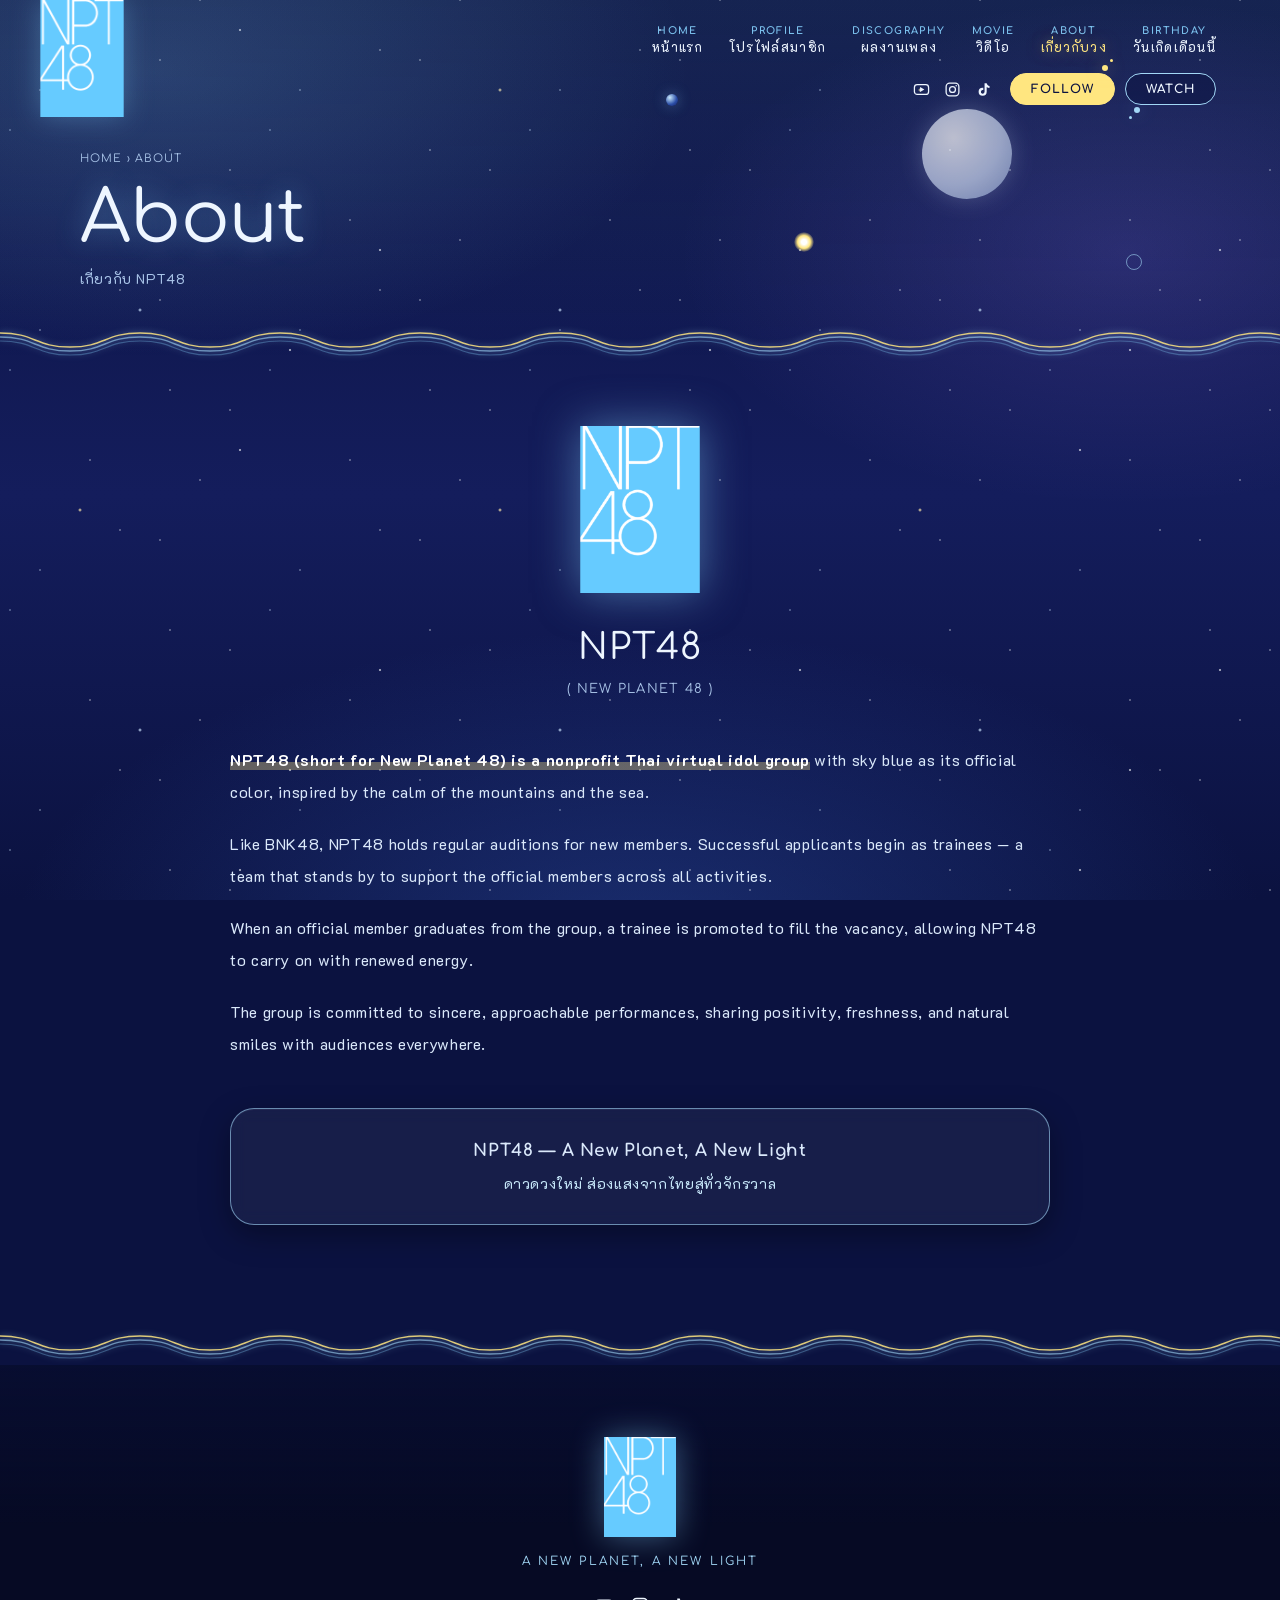
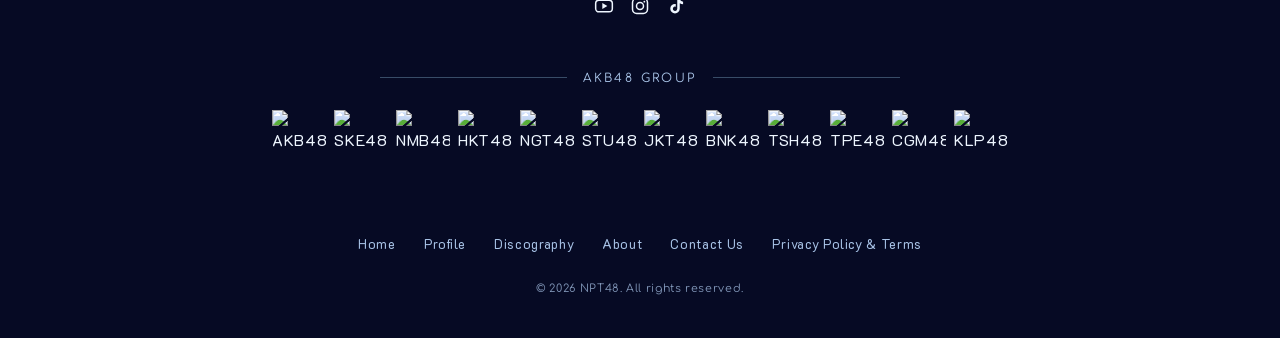
==== commit c9037e72: "Reskin the site as a night-sky "New Planet" theme Fixed starfield with nebula glow behind transparen" ====
--- a/about.html
+++ b/about.html
@@ -3,7 +3,7 @@
 <head>
   <meta charset="UTF-8">
   <meta name="viewport" content="width=device-width, initial-scale=1.0">
-  <meta name="theme-color" content="#c7e8fa">
+  <meta name="theme-color" content="#0b1240">
   <title>NPT48 Official Site — About</title>
   <link rel="icon" type="image/png" href="assets/images/logo.png">
 
@@ -54,7 +54,7 @@
 
           <p data-pop style="--i:3">The group is committed to sincere, approachable performances, sharing positivity, freshness, and natural smiles with audiences everywhere.</p>
 
-          <div class="slogan" data-pop style="--i:4">NPT48 — From the Mountains to the Sea,<br>the Sound of Nature</div>
+          <div class="slogan" data-pop style="--i:4">NPT48 — A New Planet, A New Light<small>ดาวดวงใหม่ ส่องแสงจากไทยสู่ทั่วจักรวาล</small></div>
         </div>
       </div>
     </div>
--- a/assets/css/site.css
+++ b/assets/css/site.css
@@ -1,48 +1,58 @@
 /* =========================================================
-   NPT48 — Official Site Design System v6 ("Seaside Fan Club")
-   Sky-blue paper, navy ink, wavy edges, blob frames, striped
-   badges and floating bubbles — a light, airy idol-site feel.
+   NPT48 — Official Site Design System v7 ("New Planet Night")
+   Night-sky theme: a fixed starfield with nebula glow behind
+   transparent sections, drifting orbit lines between sections,
+   ringed planets and moons as decoration, and glassy panels
+   with glowing sky-blue edges. Layout follows the fan-club
+   structure from v6; only colour, texture and motion changed.
    ========================================================= */
 
 :root {
-  --navy: #004da0;
-  --navy-soft: #3d6fb0;
-  --navy-deep: #1b2b78;
-  --navy-mid: #2c4fa8;
-
-  --sky-50: #f3faff;
-  --sky-100: #e4f4fd;
+  /* night sky */
+  --space-950: #060a24;
+  --space-900: #0b1240;
+  --space-800: #141d5c;
+  --space-700: #1b2b78;
+  --space-600: #2c4fa8;
+
+  /* brand sky blue (glow accents) */
   --sky-200: #c7e8fa;
   --sky-300: #a2d7f6;
   --sky-400: #7cc2ee;
   --sky-500: #4fa8e3;
 
-  --paper: #ffffff;
-  --yellow: #fff27a;
-  --yellow-deep: #f7d93c;
-  --red: #e8505b;
-  --orange: #f2913a;
-  --teal: #2fb3c4;
-
-  --ink: var(--navy);
-  --ink-soft: #4a74a8;
-  --ink-faint: #8fb0d3;
-  --line: rgba(0, 77, 160, 0.18);
+  --gold: #ffe680;
+  --gold-deep: #f7d93c;
+  --nebula: #9b7bff;
+
+  --ink: #eef6ff;
+  --ink-soft: #a9c4e8;
+  --ink-dark: #0b1240;
+  --line: rgba(162, 215, 246, 0.32);
+  --line-strong: rgba(162, 215, 246, 0.6);
+  --glass: rgba(255, 255, 255, 0.05);
+  --glass-strong: rgba(20, 29, 92, 0.6);
+
+  /* legacy aliases still referenced from inline styles */
+  --navy: var(--sky-300);
+  --yellow: var(--gold);
+  --yellow-deep: var(--gold-deep);
 
   --font-display: 'Comfortaa', 'K2D', -apple-system, 'Segoe UI', sans-serif;
   --font-body: 'K2D', 'Comfortaa', -apple-system, 'Segoe UI', 'Noto Sans Thai', sans-serif;
 
-  --r-sm: 10px;
   --r-md: 16px;
   --r-lg: 24px;
   --r-pill: 999px;
 
-  --shadow-soft: 0 6px 20px rgba(0, 77, 160, 0.10);
-  --shadow-hover: 0 14px 30px rgba(0, 77, 160, 0.18);
+  --glow: 0 0 18px rgba(124, 194, 238, 0.45);
+  --glow-gold: 0 0 16px rgba(255, 230, 128, 0.55);
+  --shadow-soft: 0 10px 30px rgba(0, 0, 0, 0.35);
 
   --ease: cubic-bezier(0.22, 1, 0.36, 1);
 
-  --stripes: repeating-linear-gradient(to bottom, var(--sky-300) 0 7px, #fff 7px 14px);
+  /* thin "scan line" stripes for frames */
+  --stripes: repeating-linear-gradient(to bottom, rgba(124, 194, 238, 0.4) 0 2px, transparent 2px 9px);
   --wave-line: url("data:image/svg+xml,%3Csvg xmlns='http://www.w3.org/2000/svg' width='20' height='6' viewBox='0 0 20 6'%3E%3Cpath d='M0 3 Q5 0 10 3 T20 3' fill='none' stroke='%237cc2ee' stroke-width='1.4'/%3E%3C/svg%3E");
 
   --gutter: clamp(16px, 5vw, 64px);
@@ -55,12 +65,22 @@
   33% { border-radius: 58% 42% 55% 45% / 44% 58% 42% 56%; }
   66% { border-radius: 40% 60% 48% 52% / 60% 46% 54% 40%; }
 }
-@keyframes waveSlide { from { background-position-x: 0; } to { background-position-x: -240px; } }
+@keyframes waveY { from { background-position: 0 0; } to { background-position: 0 800px; } }
+@keyframes waveX { from { background-position: 0 0; } to { background-position: 800px 0; } }
 @keyframes spin { to { transform: rotate(360deg); } }
+@keyframes twinkle { from { opacity: 0.35; } to { opacity: 1; } }
+@keyframes starDrift { from { background-position: 0 0; } to { background-position: -600px 300px; } }
+@keyframes shoot {
+  0% { opacity: 0; transform: translate(0, 0) rotate(145deg) scaleX(0.3); }
+  2% { opacity: 1; }
+  9% { opacity: 0; transform: translate(-520px, 364px) rotate(145deg) scaleX(1); }
+  100% { opacity: 0; transform: translate(-520px, 364px) rotate(145deg) scaleX(1); }
+}
+@keyframes orbit { to { transform: rotate(360deg); } }
 @keyframes bubbleRise {
-  0% { bottom: -100px; transform: translateX(0); opacity: 0.85; }
+  0% { bottom: -100px; transform: translateX(0); opacity: 0.9; }
   50% { transform: translateX(var(--drift, 60px)); }
-  100% { bottom: 112vh; transform: translateX(0); opacity: 0.85; }
+  100% { bottom: 112vh; transform: translateX(0); opacity: 0.9; }
 }
 @keyframes menuLetters { from { opacity: 0; transform: translateY(6px); } to { opacity: 1; transform: none; } }
 
@@ -69,11 +89,12 @@
 }
 
 /* ---------------- Base ---------------- */
-html { background: var(--paper); }
+html { background: var(--space-900); }
 body {
   font-family: var(--font-body);
   color: var(--ink);
-  background: var(--paper);
+  /* transparent so the z-index:-1 starfield shows; html carries the base colour */
+  background: transparent;
   letter-spacing: 0.04em;
   line-height: 1.7;
 }
@@ -82,12 +103,12 @@
 img { max-width: 100%; display: block; }
 button { font: inherit; color: inherit; background: none; border: 0; cursor: pointer; }
 
-::selection { background: var(--sky-400); color: #fff; }
+::selection { background: var(--sky-300); color: var(--ink-dark); }
 
 .icon { width: 1em; height: 1em; display: inline-block; vertical-align: -0.125em; flex-shrink: 0; }
 
-a:focus-visible, button:focus-visible, [tabindex]:focus-visible {
-  outline: 2px solid var(--navy);
+a:focus-visible, button:focus-visible, select:focus-visible, [tabindex]:focus-visible {
+  outline: 2px solid var(--gold);
   outline-offset: 3px;
   border-radius: 6px;
 }
@@ -95,6 +116,58 @@
 .sr-only {
   position: absolute; width: 1px; height: 1px; padding: 0; margin: -1px;
   overflow: hidden; clip: rect(0, 0, 0, 0); white-space: nowrap; border: 0;
+}
+
+/* ---------------- Starfield (injected by nav.js, fixed behind everything) ---------------- */
+.starfield {
+  position: fixed;
+  inset: 0;
+  z-index: -1;
+  pointer-events: none;
+  overflow: hidden;
+  background:
+    radial-gradient(ellipse 60% 45% at 12% 8%, rgba(124, 194, 238, 0.20), transparent 70%),
+    radial-gradient(ellipse 50% 40% at 88% 28%, rgba(155, 123, 255, 0.18), transparent 70%),
+    radial-gradient(ellipse 70% 50% at 50% 105%, rgba(44, 79, 168, 0.45), transparent 70%),
+    linear-gradient(180deg, var(--space-900) 0%, var(--space-800) 55%, var(--space-900) 100%);
+}
+.stars { position: absolute; inset: -50%; background-repeat: repeat; }
+.stars--small {
+  background-image:
+    radial-gradient(1px 1px at 20px 30px, #fff, transparent),
+    radial-gradient(1px 1px at 90px 140px, #fff, transparent),
+    radial-gradient(1px 1px at 160px 60px, #dbeeff, transparent),
+    radial-gradient(1px 1px at 210px 190px, #fff, transparent),
+    radial-gradient(1px 1px at 60px 210px, #fff, transparent),
+    radial-gradient(1px 1px at 130px 100px, #cfe6ff, transparent),
+    radial-gradient(1px 1px at 240px 20px, #fff, transparent),
+    radial-gradient(1px 1px at 30px 120px, #fff, transparent);
+  background-size: 260px 240px;
+  animation: twinkle 3.2s ease-in-out infinite alternate, starDrift 240s linear infinite;
+}
+.stars--big {
+  background-image:
+    radial-gradient(1.6px 1.6px at 40px 60px, #fff, transparent),
+    radial-gradient(2px 2px at 300px 120px, #ffe9a8, transparent),
+    radial-gradient(1.6px 1.6px at 180px 280px, #fff, transparent),
+    radial-gradient(2px 2px at 360px 340px, #cfe6ff, transparent),
+    radial-gradient(1.6px 1.6px at 90px 380px, #fff, transparent);
+  background-size: 420px 420px;
+  animation: twinkle 5s ease-in-out infinite alternate-reverse, starDrift 360s linear infinite;
+}
+.shooting-star {
+  position: absolute;
+  top: var(--y, 10%);
+  left: var(--x, 80%);
+  width: 140px;
+  height: 1.5px;
+  border-radius: 2px;
+  background: linear-gradient(90deg, rgba(255, 255, 255, 0), #fff 85%, #fff);
+  filter: drop-shadow(0 0 4px rgba(255, 255, 255, 0.8));
+  transform-origin: right center;
+  opacity: 0;
+  animation: shoot var(--dur, 11s) linear infinite;
+  animation-delay: var(--delay, 0s);
 }
 
 /* ---------------- Scroll fade-in (reveal.js) ---------------- */
@@ -107,7 +180,7 @@
 [data-pop].in-view { opacity: 1; transform: none; }
 
 /* =========================================================
-   Fixed chrome: striped logo badge + blob menu button
+   Fixed chrome: logo badge + blob menu button
    ========================================================= */
 .brand-badge {
   position: fixed;
@@ -118,18 +191,11 @@
   display: flex;
   flex-direction: column;
   transition: width 0.4s var(--ease);
+  filter: drop-shadow(0 0 14px rgba(124, 194, 238, 0.35));
 }
 .brand-badge img,
 .logo-crop { width: 100%; height: auto; aspect-ratio: 360 / 500; object-fit: cover; }
-.brand-badge::after {
-  content: '';
-  display: block;
-  height: 34px;
-  background: var(--stripes);
-  transition: height 0.4s var(--ease);
-}
 body.is-scrolled .brand-badge { width: 60px; }
-body.is-scrolled .brand-badge::after { height: 18px; }
 
 .menu-blob {
   position: fixed;
@@ -140,7 +206,7 @@
   height: 108px;
   display: grid;
   place-items: center;
-  color: var(--navy);
+  color: var(--ink);
   transition: transform 0.4s var(--ease);
 }
 .menu-blob svg.blob-shape {
@@ -149,17 +215,17 @@
   width: 100%;
   height: 100%;
   overflow: visible;
-}
-.menu-blob .blob-shape path { fill: #fff; stroke: var(--navy); stroke-width: 1.4; transition: fill 0.3s; }
+  filter: drop-shadow(0 0 10px rgba(124, 194, 238, 0.45));
+}
+.menu-blob .blob-shape path { fill: var(--space-800); stroke: var(--sky-300); stroke-width: 1.4; transition: fill 0.3s; }
 .menu-blob:hover { transform: scale(1.06) rotate(-3deg); }
-.menu-blob:hover .blob-shape path { fill: var(--sky-100); }
+.menu-blob:hover .blob-shape path { fill: var(--space-700); }
 .menu-blob-label {
   position: relative;
   margin: 14px 12px 0 0;
   display: grid;
   grid-template-columns: repeat(2, 1fr);
   column-gap: 14px;
-  row-gap: 0;
   font-family: var(--font-display);
   font-size: 19px;
   line-height: 1.15;
@@ -168,6 +234,11 @@
 }
 .menu-blob-label span { animation: menuLetters 0.35s var(--ease) both; }
 .menu-blob-label.is-close { grid-template-columns: repeat(3, 1fr); column-gap: 6px; font-size: 16px; }
+/* Desktop: the top header carries the nav, so the blob only appears once scrolled */
+@media (min-width: 901px) {
+  .menu-blob { transition: transform 0.4s var(--ease), opacity 0.3s, visibility 0s; }
+  body:not(.is-scrolled):not(.menu-open) .menu-blob { opacity: 0; visibility: hidden; transform: translateY(-24px); transition: transform 0.4s var(--ease), opacity 0.3s, visibility 0s linear 0.3s; }
+}
 
 /* ---------------- Full-screen menu ---------------- */
 .site-menu {
@@ -176,7 +247,8 @@
   z-index: 110;
   display: grid;
   grid-template-columns: 1fr 1fr;
-  background: #fff;
+  background: rgba(6, 10, 36, 0.92);
+  backdrop-filter: blur(6px);
   visibility: hidden;
   opacity: 0;
   transition: opacity 0.4s var(--ease), visibility 0s linear 0.4s;
@@ -190,7 +262,7 @@
 }
 .site-menu-side {
   position: relative;
-  background: var(--sky-300);
+  background: var(--space-800);
   padding: 120px clamp(24px, 6vw, 80px) 48px;
   overflow-y: auto;
   text-align: center;
@@ -202,7 +274,8 @@
   bottom: 0;
   left: -22px;
   width: 30px;
-  background: url("data:image/svg+xml,%3Csvg xmlns='http://www.w3.org/2000/svg' width='30' height='80' viewBox='0 0 30 80'%3E%3Cpath d='M22 0 C36 20 36 20 22 40 C8 60 8 60 22 80 L30 80 L30 0Z' fill='%23a2d7f6'/%3E%3Cpath d='M18 0 C32 20 32 20 18 40 C4 60 4 60 18 80' fill='none' stroke='%23fff27a' stroke-width='1.5'/%3E%3C/svg%3E") repeat-y;
+  background: url("data:image/svg+xml,%3Csvg xmlns='http://www.w3.org/2000/svg' width='30' height='80' viewBox='0 0 30 80'%3E%3Cpath d='M22 0 C36 20 36 20 22 40 C8 60 8 60 22 80 L30 80 L30 0Z' fill='%23141d5c'/%3E%3Cpath d='M18 0 C32 20 32 20 18 40 C4 60 4 60 18 80' fill='none' stroke='%23ffe680' stroke-opacity='0.8' stroke-width='1.5'/%3E%3C/svg%3E") repeat-y;
+  animation: waveY 24s linear infinite;
 }
 .site-menu-links {
   display: grid;
@@ -210,8 +283,7 @@
   gap: 22px 32px;
   max-width: 440px;
 }
-.site-menu-links a,
-.hero-nav a {
+.site-menu-links a {
   font-family: var(--font-display);
   font-weight: 700;
   font-size: 15px;
@@ -219,11 +291,10 @@
   display: inline-flex;
   flex-direction: column;
   gap: 2px;
-  transition: color 0.25s, transform 0.25s var(--ease);
+  transition: color 0.25s, transform 0.25s var(--ease), text-shadow 0.25s;
   width: fit-content;
 }
-.site-menu-links a small,
-.hero-nav a small {
+.site-menu-links a small {
   font-family: var(--font-body);
   font-weight: 400;
   font-size: 11px;
@@ -231,14 +302,14 @@
   letter-spacing: 0.06em;
 }
 .site-menu-links a:hover,
-.hero-nav a:hover { color: var(--sky-500); transform: translateX(4px); }
-.site-menu-links a.active { color: var(--sky-500); }
+.site-menu-links a.active { color: var(--sky-300); text-shadow: var(--glow); }
+.site-menu-links a:hover { transform: translateX(4px); }
 
 .social-row { display: flex; gap: 16px; margin-top: 40px; font-size: 18px; }
 .social-row a { display: grid; place-items: center; transition: transform 0.25s var(--ease), color 0.25s; }
-.social-row a:hover { transform: translateY(-3px); color: var(--sky-500); }
-
-.side-emblem { font-size: 26px; color: var(--navy); }
+.social-row a:hover { transform: translateY(-3px); color: var(--gold); }
+
+.side-emblem { font-size: 30px; color: var(--gold); filter: drop-shadow(var(--glow-gold)); }
 .side-title {
   font-family: var(--font-display);
   font-size: clamp(22px, 2.6vw, 32px);
@@ -252,16 +323,18 @@
   gap: 8px;
   padding: 9px 26px;
   border-radius: var(--r-pill);
-  border: 1.5px solid var(--navy);
+  border: 1.5px solid var(--sky-300);
   font-family: var(--font-display);
   font-weight: 700;
   font-size: 13px;
   letter-spacing: 0.1em;
-  background: #fff;
+  background: rgba(11, 18, 64, 0.5);
+  color: var(--ink);
   transition: transform 0.25s var(--ease), background 0.25s, box-shadow 0.25s;
 }
-.pill:hover { transform: translateY(-2px); box-shadow: 0 6px 0 var(--navy); }
-.pill-yellow { background: var(--yellow); }
+.pill:hover { transform: translateY(-2px); box-shadow: var(--glow); }
+.pill-yellow { background: var(--gold); border-color: var(--gold); color: var(--ink-dark); }
+.pill-yellow:hover { box-shadow: var(--glow-gold); }
 .side-links {
   display: grid;
   grid-template-columns: repeat(2, minmax(0, 1fr));
@@ -273,32 +346,42 @@
   font-weight: 700;
   font-size: 13px;
 }
-.side-links a:hover { color: #fff; }
+.side-links a:hover { color: var(--gold); }
 
 /* =========================================================
-   Section scaffolding
+   Section scaffolding — sections are transparent so the
+   starfield runs continuously behind the whole page.
    ========================================================= */
 .section {
   position: relative;
   padding: clamp(64px, 9vw, 110px) var(--gutter);
 }
 .section-inner { max-width: 1120px; margin: 0 auto; position: relative; }
-.section--white { background: #fff; }
-.section--sky { background: var(--sky-200); }
-.section--pale { background: var(--sky-100); }
-.section--mid { background: var(--sky-400); }
-
-/* Wavy top edge for a section (color = the section's own background) */
-.wave-top::before {
+.section--white, .section--sky, .section--pale { background: transparent; }
+.section--sky { background: linear-gradient(180deg, rgba(124, 194, 238, 0.06), rgba(124, 194, 238, 0)); }
+
+/* ---------------- Drifting orbit lines between sections ----------------
+   Same layered technique as the reference's waves: three line layers drift
+   sideways at different speeds/directions so they keep crossing. Every end
+   offset is a multiple of the 140px tile, so the loop is seamless. */
+@keyframes waveDrift {
+  from { background-position: 0 0, 0 0, 0 0; }
+  to { background-position: 1120px 0, -1680px 0, 560px 0; }
+}
+.wave-top::before,
+.site-footer::before {
   content: '';
   position: absolute;
   left: 0;
   right: 0;
-  top: -23px;
-  height: 24px;
-  background-color: inherit;
-  -webkit-mask: url("data:image/svg+xml,%3Csvg xmlns='http://www.w3.org/2000/svg' width='120' height='24' viewBox='0 0 120 24'%3E%3Cpath d='M0 12 C20 0 40 0 60 12 C80 24 100 24 120 12 L120 24 L0 24Z'/%3E%3C/svg%3E") repeat-x bottom / 120px 24px;
-          mask: url("data:image/svg+xml,%3Csvg xmlns='http://www.w3.org/2000/svg' width='120' height='24' viewBox='0 0 120 24'%3E%3Cpath d='M0 12 C20 0 40 0 60 12 C80 24 100 24 120 12 L120 24 L0 24Z'/%3E%3C/svg%3E") repeat-x bottom / 120px 24px;
+  top: -33px;
+  height: 34px;
+  pointer-events: none;
+  background-image: url("data:image/svg+xml,%3Csvg xmlns='http://www.w3.org/2000/svg' width='140' height='34' viewBox='0 0 140 34'%3E%3Cpath d='M0 4 C35 4 35 18 70 18 S105 4 140 4' fill='none' stroke='%23ffe680' stroke-opacity='0.85' stroke-width='1.4'/%3E%3C/svg%3E"), url("data:image/svg+xml,%3Csvg xmlns='http://www.w3.org/2000/svg' width='140' height='34' viewBox='0 0 140 34'%3E%3Cpath d='M0 8 C35 8 35 22 70 22 S105 8 140 8' fill='none' stroke='%23a2d7f6' stroke-opacity='0.6' stroke-width='1.4'/%3E%3C/svg%3E"), url("data:image/svg+xml,%3Csvg xmlns='http://www.w3.org/2000/svg' width='140' height='34' viewBox='0 0 140 34'%3E%3Cpath d='M0 12 C35 12 35 26 70 26 S105 12 140 12' fill='none' stroke='%237cc2ee' stroke-opacity='0.35' stroke-width='1.2'/%3E%3C/svg%3E");
+  background-size: 140px 34px;
+  background-repeat: repeat-x;
+  filter: drop-shadow(0 0 3px rgba(162, 215, 246, 0.6));
+  animation: waveDrift 60s linear infinite;
 }
 
 .sec-head {
@@ -313,6 +396,7 @@
   font-size: clamp(32px, 4.4vw, 44px);
   line-height: 1;
   letter-spacing: 0.01em;
+  text-shadow: 0 0 22px rgba(124, 194, 238, 0.35);
 }
 .sec-title small {
   display: block;
@@ -321,6 +405,7 @@
   color: var(--ink-soft);
   letter-spacing: 0.12em;
   margin-top: 10px;
+  text-shadow: none;
 }
 .view-all {
   font-family: var(--font-display);
@@ -338,10 +423,12 @@
   width: 7px;
   height: 7px;
   border-radius: 50%;
-  background: var(--sky-400);
-  transition: transform 0.3s var(--ease), background 0.3s;
-}
-.view-all:hover::before { transform: scale(1.6); background: var(--navy); }
+  background: var(--gold);
+  box-shadow: var(--glow-gold);
+  transition: transform 0.3s var(--ease);
+}
+.view-all:hover::before { transform: scale(1.6); }
+.view-all:hover { color: var(--gold); }
 
 .data-empty {
   padding: 32px;
@@ -351,7 +438,7 @@
   grid-column: 1 / -1;
 }
 
-/* Floating bubbles / dots */
+/* Floating decor: stars, small planets, orbit rings */
 .dots { position: absolute; inset: 0; pointer-events: none; overflow: hidden; }
 .dot {
   position: absolute;
@@ -359,232 +446,317 @@
   animation: bob var(--d, 6s) ease-in-out infinite;
   animation-delay: var(--delay, 0s);
 }
-.dot--navy { background: var(--navy-mid); opacity: 0.85; }
-.dot--ring { border: 1.5px solid var(--navy-mid); }
-.dot--yellow { background: var(--yellow-deep); opacity: 0.8; }
-.dot--white { background: #fff; }
+.dot--navy { background: radial-gradient(circle at 32% 30%, var(--sky-200), var(--space-600) 58%, var(--space-800)); box-shadow: 0 0 14px rgba(124, 194, 238, 0.4); }
+.dot--ring { border: 1px solid var(--line-strong); }
+.dot--yellow { background: radial-gradient(circle, #fff 0 18%, var(--gold) 45%, rgba(255, 230, 128, 0) 72%); }
+.dot--white { background: radial-gradient(circle at 35% 32%, #ffffff, #cdd9f0 55%, #8ea3cc); box-shadow: 0 0 24px rgba(205, 217, 240, 0.35); opacity: 0.9; }
 
 /* =========================================================
-   HOME — split hero
+   Top header (desktop): bilingual nav + socials + pills
+   ========================================================= */
+.top-header {
+  position: absolute;
+  top: 0;
+  right: 0;
+  z-index: 60;
+  padding: 24px clamp(24px, 5vw, 96px) 0 200px;
+  display: flex;
+  flex-direction: column;
+  align-items: flex-end;
+  gap: 18px;
+}
+.top-nav { display: flex; flex-wrap: wrap; justify-content: flex-end; gap: 6px 26px; }
+.top-nav a {
+  display: flex;
+  flex-direction: column;
+  align-items: center;
+  line-height: 1.35;
+  transition: transform 0.25s var(--ease);
+}
+.top-nav a .en {
+  font-family: var(--font-display);
+  font-weight: 700;
+  font-size: 10px;
+  letter-spacing: 0.14em;
+  color: var(--sky-400);
+  text-transform: uppercase;
+}
+.top-nav a .th { font-size: 13px; letter-spacing: 0.1em; color: var(--ink); transition: color 0.25s, text-shadow 0.25s; }
+.top-nav a:hover { transform: translateY(-2px); }
+.top-nav a:hover .th, .top-nav a.active .th { color: var(--gold); text-shadow: var(--glow-gold); }
+.top-actions { display: flex; align-items: center; gap: 18px; }
+.top-actions .social-row { margin: 0; font-size: 17px; gap: 14px; }
+.top-actions .pill-row { gap: 10px; }
+.top-actions .pill { position: relative; padding: 5px 20px; font-size: 12px; }
+/* little "satellite" dots trailing the pills */
+.top-actions .pill::before,
+.top-actions .pill::after {
+  content: '';
+  position: absolute;
+  border-radius: 50%;
+  background: currentColor;
+}
+.top-actions .pill-yellow::before { width: 6px; height: 6px; right: 6px; top: -9px; background: var(--gold); box-shadow: var(--glow-gold); }
+.top-actions .pill-yellow::after { width: 3px; height: 3px; right: 1px; top: -15px; background: var(--gold); }
+.top-actions .pill:not(.pill-yellow)::before { width: 6px; height: 6px; left: 8px; bottom: -9px; background: var(--sky-300); box-shadow: var(--glow); }
+.top-actions .pill:not(.pill-yellow)::after { width: 3px; height: 3px; left: 3px; bottom: -15px; background: var(--sky-300); }
+
+/* =========================================================
+   HOME — hero
    ========================================================= */
 .top-hero {
   position: relative;
-  min-height: max(640px, 100svh);
+  min-height: max(640px, calc(100svh - 60px));
   display: grid;
   grid-template-columns: 1fr 1fr;
-  background: var(--sky-100);
+  align-items: center;
+  padding: 140px clamp(24px, 5vw, 96px) 90px;
   overflow: hidden;
 }
-.top-hero-left {
-  position: relative;
-  padding: 170px clamp(24px, 5vw, 64px) 64px;
-  display: flex;
-  flex-direction: column;
-}
-.hero-nav {
+.hero-copy { position: relative; z-index: 2; display: flex; justify-content: center; }
+.hero-wordmark {
+  font-family: var(--font-display);
+  font-weight: 300;
+  color: #fff;
+  font-size: clamp(64px, 8.4vw, 150px);
+  line-height: 0.92;
+  letter-spacing: -0.03em;
+  margin-top: -6%;
+  text-shadow: 0 0 30px rgba(124, 194, 238, 0.55), 0 0 2px rgba(255, 255, 255, 0.6);
+}
+.hero-wordmark span { display: block; font-size: 0.5em; letter-spacing: 0; margin-top: 0.3em; color: var(--sky-200); }
+
+/* Planets (class names kept from the striped-ball version) */
+.stripe-ball {
+  position: absolute;
+  border-radius: 50%;
+  pointer-events: none;
+  animation: bob var(--d, 8s) ease-in-out infinite;
+}
+/* ringed brand planet */
+.stripe-ball--navy {
+  background:
+    repeating-linear-gradient(170deg, rgba(255, 255, 255, 0.08) 0 6px, transparent 6px 14px),
+    radial-gradient(circle at 32% 28%, var(--sky-200), var(--sky-500) 42%, var(--space-600) 70%, var(--space-800));
+  box-shadow: inset -10px -12px 24px rgba(6, 10, 36, 0.6), 0 0 34px rgba(124, 194, 238, 0.45);
+}
+.stripe-ball--navy::after {
+  content: '';
+  position: absolute;
+  left: -38%;
+  right: -38%;
+  top: 38%;
+  bottom: 38%;
+  border-radius: 50%;
+  border: 3px solid rgba(255, 230, 128, 0.85);
+  border-top-color: rgba(255, 230, 128, 0.25);
+  transform: rotate(-18deg);
+  box-shadow: 0 0 10px rgba(255, 230, 128, 0.45);
+}
+/* small gold planet */
+.stripe-ball--yellow {
+  background: radial-gradient(circle at 34% 30%, #fff6c8, var(--gold) 45%, #c89a1e);
+  box-shadow: inset -4px -5px 10px rgba(80, 50, 0, 0.35), var(--glow-gold);
+}
+/* moon */
+.stripe-ball--white {
+  background:
+    radial-gradient(circle at 30% 62%, rgba(110, 128, 168, 0.55) 0 9%, transparent 10%),
+    radial-gradient(circle at 64% 34%, rgba(110, 128, 168, 0.5) 0 7%, transparent 8%),
+    radial-gradient(circle at 58% 72%, rgba(110, 128, 168, 0.4) 0 5%, transparent 6%),
+    radial-gradient(circle at 36% 30%, #ffffff, #d5def0 55%, #8c9fc6);
+  box-shadow: inset -12px -10px 22px rgba(11, 18, 64, 0.45), 0 0 40px rgba(205, 217, 240, 0.3);
+}
+
+.hero-visual {
   position: relative;
   z-index: 2;
-  display: grid;
-  grid-template-columns: repeat(2, max-content);
-  gap: 22px 64px;
-}
-.hero-wordmark {
-  position: relative;
-  z-index: 1;
-  margin: auto 0 0;
-  padding-top: 48px;
-  font-family: var(--font-display);
-  font-weight: 300;
-  color: #fff;
-  font-size: clamp(56px, 8vw, 104px);
-  line-height: 0.95;
-  letter-spacing: -0.02em;
-  text-shadow: 0 2px 2px rgba(0, 77, 160, 0.25), 0 6px 28px rgba(0, 77, 160, 0.25);
-}
-.hero-wordmark span { display: block; font-size: 0.42em; letter-spacing: 0.02em; margin-top: 10px; color: var(--navy); text-shadow: none; }
-.top-hero-left .social-row { position: relative; z-index: 2; margin-top: 28px; }
-
-.top-hero-right {
-  position: relative;
-  background: linear-gradient(180deg, var(--sky-300) 0%, var(--sky-200) 100%);
-  padding: 120px clamp(24px, 4vw, 56px) 64px;
   display: flex;
-  flex-direction: column;
+  justify-content: center;
   align-items: center;
-}
-.top-hero-right::before {
-  content: '';
-  position: absolute;
-  top: 0;
-  bottom: 0;
-  left: -22px;
-  width: 30px;
-  background: url("data:image/svg+xml,%3Csvg xmlns='http://www.w3.org/2000/svg' width='30' height='80' viewBox='0 0 30 80'%3E%3Cpath d='M22 0 C36 20 36 20 22 40 C8 60 8 60 22 80 L30 80 L30 0Z' fill='%23b4def7'/%3E%3Cpath d='M18 0 C32 20 32 20 18 40 C4 60 4 60 18 80' fill='none' stroke='%23fff27a' stroke-width='1.5'/%3E%3C/svg%3E") repeat-y;
-}
-.hero-side-head { text-align: center; position: relative; z-index: 2; }
-.hero-side-head .side-emblem { font-size: 22px; }
-.hero-side-head .side-title { margin: 2px 0 0; font-size: clamp(20px, 2.2vw, 28px); }
-
-.pickup {
-  position: relative;
-  width: min(100%, 420px);
-  margin-top: 18px;
-  flex: 1;
-  display: flex;
-  align-items: center;
-  justify-content: center;
 }
 .pickup-frame {
   position: relative;
-  width: min(100%, 360px);
-  aspect-ratio: 4 / 5;
+  width: min(100%, 400px);
+  aspect-ratio: 5 / 6;
+}
+/* gold orbit + dotted sky orbit around the photo */
+.pickup-frame::before,
+.pickup-frame::after {
+  content: '';
+  position: absolute;
+  pointer-events: none;
 }
 .pickup-frame::before {
-  content: '';
-  position: absolute;
-  inset: -14px;
-  border: 2px solid rgba(255, 255, 255, 0.9);
-  border-radius: 58% 42% 55% 45% / 44% 58% 42% 56%;
-  animation: morph 14s ease-in-out infinite reverse;
+  inset: -18px -22px -14px -14px;
+  border: 1.5px solid rgba(255, 230, 128, 0.85);
+  border-radius: 42% 58% 48% 52% / 40% 46% 54% 60%;
+  box-shadow: 0 0 14px rgba(255, 230, 128, 0.35);
+  animation: morph 16s ease-in-out infinite reverse;
+}
+.pickup-frame::after {
+  inset: -8px -6px -24px -20px;
+  border: 2px dotted rgba(162, 215, 246, 0.8);
+  border-radius: 56% 44% 40% 60% / 50% 58% 42% 50%;
+  animation: morph 18s ease-in-out infinite;
 }
 .pickup-photo {
   position: absolute;
   inset: 0;
   overflow: hidden;
-  background: var(--sky-100);
-  box-shadow: 0 0 0 6px rgba(255, 255, 255, 0.6), var(--shadow-soft);
+  background: radial-gradient(circle at 50% 30%, var(--space-600), var(--space-800));
   border-radius: 46% 54% 42% 58% / 52% 40% 60% 48%;
+  box-shadow: 0 0 40px rgba(124, 194, 238, 0.35);
   animation: morph 12s ease-in-out infinite;
 }
 .pickup-photo img { width: 100%; height: 100%; object-fit: cover; object-position: center 15%; }
+.hero-visual .stripe-ball--navy { width: 104px; height: 104px; right: max(0px, calc(50% - 290px)); top: 30%; z-index: 3; --d: 9s; }
+.hero-visual .stripe-ball--yellow { width: 36px; height: 36px; right: max(0px, calc(50% - 300px)); top: 22%; z-index: 4; --d: 7s; }
 
 .pickup-badge {
   position: absolute;
-  right: -18px;
-  bottom: -10px;
-  z-index: 3;
-  width: 168px;
+  right: -70px;
+  bottom: -40px;
+  z-index: 5;
+  width: 210px;
   aspect-ratio: 1;
-  border-radius: 50%;
-  background: rgba(255, 255, 255, 0.82);
-  border: 1.5px solid var(--navy);
-  backdrop-filter: blur(4px);
+  border-radius: 50% 50% 48% 52% / 50% 46% 54% 50%;
+  background: rgba(11, 18, 64, 0.62);
+  border: 1.5px solid var(--sky-300);
+  box-shadow: var(--glow);
+  backdrop-filter: blur(6px);
   display: flex;
   flex-direction: column;
   align-items: center;
   justify-content: center;
-  gap: 8px;
+  gap: 12px;
   text-align: center;
 }
 .pickup-badge .pickup-kicker {
   font-family: var(--font-display);
   font-weight: 700;
-  font-size: 14px;
-  background: linear-gradient(transparent 60%, var(--yellow) 60%);
-  padding: 0 4px;
+  font-size: 17px;
+  letter-spacing: 0.04em;
+  color: var(--gold);
+  text-shadow: var(--glow-gold);
 }
 .pickup-name {
   display: block;
-  min-width: 128px;
-  padding: 6px 14px;
-  background: var(--sky-200);
-  border: 1.5px solid var(--navy);
-  clip-path: polygon(0 0, 100% 0, 92% 50%, 100% 100%, 0 100%, 8% 50%);
-  font-weight: 700;
+  min-width: 156px;
+  max-width: 170px;
+  padding: 9px 14px;
+  background: rgba(124, 194, 238, 0.22);
+  border: 1.5px solid var(--sky-300);
+  clip-path: polygon(0 0, 100% 0, 90% 50%, 100% 100%, 0 100%);
+  font-weight: 600;
   font-size: 15px;
+  letter-spacing: 0.1em;
   white-space: nowrap;
   overflow: hidden;
   text-overflow: ellipsis;
 }
 .pickup-more {
   font-family: var(--font-display);
-  font-weight: 700;
-  font-size: 11px;
-  letter-spacing: 0.1em;
-}
-.pickup-more:hover { color: var(--sky-500); }
-
-.release-mini {
-  position: absolute;
-  left: -14px;
-  bottom: 40px;
-  z-index: 3;
-  width: 150px;
-  padding: 8px;
-  background: var(--stripes);
-  border-radius: 10px;
-  box-shadow: var(--shadow-soft);
-  transition: transform 0.3s var(--ease);
-}
-.release-mini:hover { transform: rotate(-3deg) scale(1.04); }
-.release-mini-inner { background: #fff; border-radius: 6px; padding: 6px 6px 8px; text-align: center; }
-.release-mini-kicker { font-family: var(--font-display); font-weight: 700; font-size: 10px; letter-spacing: 0.08em; }
-.release-mini img { width: 100%; aspect-ratio: 1; object-fit: cover; border-radius: 4px; margin-top: 4px; }
-.release-mini-title {
-  font-size: 11px;
-  font-weight: 700;
-  margin-top: 6px;
-  line-height: 1.35;
-  display: -webkit-box;
-  -webkit-line-clamp: 2;
-  -webkit-box-orient: vertical;
-  overflow: hidden;
-}
-
-.scroll-cue {
-  position: absolute;
-  left: 50%;
-  bottom: 16px;
-  transform: translateX(-50%);
-  z-index: 4;
-  font-family: var(--font-display);
-  font-size: 10px;
-  letter-spacing: 0.3em;
-  display: flex;
-  flex-direction: column;
+  font-size: 16px;
+  letter-spacing: 0.08em;
+  display: inline-flex;
   align-items: center;
   gap: 6px;
 }
-.scroll-cue::after { content: ''; width: 1px; height: 40px; background: var(--navy); animation: bob 2s ease-in-out infinite; }
-
-/* ---------------- Banner (striped side panels) ---------------- */
+.pickup-more::before { content: ''; width: 8px; height: 8px; border-radius: 50%; background: var(--sky-300); box-shadow: var(--glow); }
+.pickup-more:hover { color: var(--gold); }
+
+.release-mini {
+  position: absolute;
+  left: -70px;
+  bottom: 10px;
+  z-index: 5;
+  width: 150px;
+  padding: 7px;
+  background: rgba(11, 18, 64, 0.7);
+  border: 1.5px solid var(--sky-300);
+  border-radius: 10px;
+  box-shadow: var(--glow);
+  backdrop-filter: blur(6px);
+  transition: transform 0.3s var(--ease);
+}
+.release-mini:hover { transform: rotate(-3deg) scale(1.04); }
+.release-mini-inner { text-align: center; }
+.release-mini-brand {
+  font-family: var(--font-display);
+  font-weight: 300;
+  font-size: 22px;
+  line-height: 1;
+  color: var(--sky-300);
+  padding: 2px 0 0;
+}
+.release-mini-kicker { font-family: var(--font-display); font-weight: 700; font-size: 11px; color: var(--gold); padding: 2px 0 6px; }
+.release-mini img { width: 100%; aspect-ratio: 4 / 3; object-fit: cover; border-radius: 6px; }
+.release-mini-title { display: none; }
+
+.scroll-line {
+  position: absolute;
+  left: 28%;
+  bottom: 120px;
+  width: 1px;
+  height: 64px;
+  background: linear-gradient(var(--sky-300), var(--sky-300) 70%, transparent);
+  box-shadow: var(--glow);
+  z-index: 2;
+}
+
+/* ---------------- Banner rail under the hero ---------------- */
 .banner-band {
   position: relative;
-  background: #fff;
-  padding: 0 var(--gutter) clamp(48px, 7vw, 80px);
-}
-.banner-frame {
-  max-width: 1120px;
-  margin: 0 auto;
-  display: grid;
-  grid-template-columns: 48px 1fr 48px;
-  align-items: stretch;
+  padding: 0 0 clamp(56px, 7vw, 90px);
+  margin-top: -60px;
+  z-index: 3;
+}
+.rail.banner-rail {
+  padding: 0 clamp(24px, 6vw, 118px) 8px;
+  scroll-padding-inline: clamp(24px, 6vw, 118px);
+  gap: clamp(14px, 1.8vw, 30px);
+}
+.banner-card {
   position: relative;
-  z-index: 2;
-  margin-top: -48px;
-}
-.banner-frame::before,
-.banner-frame::after { content: ''; background: var(--stripes); margin: 24px 0; }
-.banner-frame img {
-  width: 100%;
-  aspect-ratio: 16 / 7;
-  object-fit: cover;
-  border-radius: 6px;
+  width: clamp(260px, 28vw, 486px);
+  aspect-ratio: 486 / 320;
+  border-radius: 10px;
+  overflow: hidden;
+  background: var(--space-800);
+  border: 1px solid var(--line);
   box-shadow: var(--shadow-soft);
-}
-.banner-caption {
-  text-align: center;
-  margin-top: 20px;
-  font-family: var(--font-display);
-  font-size: 13px;
-  letter-spacing: 0.12em;
-  color: var(--ink-soft);
+  transition: transform 0.3s var(--ease), box-shadow 0.3s;
+}
+.banner-card:hover { transform: translateY(-4px); box-shadow: var(--shadow-soft), var(--glow); }
+.banner-card img { width: 100%; height: 100%; object-fit: cover; }
+.banner-card--kv { background: var(--stripes); padding: 0 clamp(16px, 2vw, 36px); border: 0; box-shadow: none; overflow: visible; border-radius: 0; }
+.banner-card--kv img { border-radius: 6px; box-shadow: var(--shadow-soft), var(--glow); }
+.banner-card-label {
+  position: absolute;
+  left: 10px;
+  bottom: 10px;
+  padding: 2px 10px;
+  border-radius: var(--r-pill);
+  background: rgba(11, 18, 64, 0.8);
+  border: 1px solid var(--line-strong);
+  font-family: var(--font-display);
+  font-weight: 700;
+  font-size: 10px;
+  letter-spacing: 0.08em;
+}
+
+/* ---------------- Glass panel (birthday, slogan) ---------------- */
+.bday-wrap,
+.slogan {
+  background: var(--glass);
+  border: 1px solid var(--line);
+  backdrop-filter: blur(8px);
+  box-shadow: inset 0 1px 0 rgba(255, 255, 255, 0.06), var(--shadow-soft);
 }
 
 /* ---------------- Birthday ---------------- */
 .bday-wrap {
-  background: #fff;
-  border: 1.5px solid var(--navy);
   border-radius: var(--r-lg);
   padding: clamp(24px, 4vw, 40px);
   display: grid;
@@ -599,10 +771,12 @@
   margin-top: 14px;
   padding: 4px 14px;
   border-radius: var(--r-pill);
-  background: var(--yellow);
+  background: var(--gold);
+  color: var(--ink-dark);
   font-family: var(--font-display);
   font-weight: 700;
   font-size: 12px;
+  box-shadow: var(--glow-gold);
 }
 .bday-list { display: flex; flex-wrap: wrap; gap: 22px; }
 .bday-item { display: flex; flex-direction: column; align-items: center; gap: 6px; width: 96px; text-align: center; }
@@ -611,8 +785,8 @@
   height: 88px;
   border-radius: 50%;
   overflow: hidden;
-  border: 4px solid #fff;
-  box-shadow: 0 0 0 1.5px var(--navy), 0 0 0 6px var(--yellow);
+  border: 3px solid var(--space-900);
+  box-shadow: 0 0 0 2px var(--gold), 0 0 18px rgba(255, 230, 128, 0.55);
   transition: transform 0.3s var(--ease);
 }
 .bday-avatar img { width: 100%; height: 100%; object-fit: cover; }
@@ -633,9 +807,9 @@
   width: 100%;
   aspect-ratio: 1;
   border-radius: 50%;
-  background: #fff;
+  background: var(--space-900);
   padding: 6px;
-  box-shadow: 0 0 0 1.5px var(--navy);
+  box-shadow: 0 0 0 1.5px var(--sky-300), 0 0 18px rgba(124, 194, 238, 0.3);
   transition: transform 0.35s var(--ease), box-shadow 0.35s;
 }
 .member-circle-photo img {
@@ -644,20 +818,21 @@
   border-radius: 50%;
   object-fit: cover;
   object-position: center 18%;
-  background: var(--sky-100);
-}
-.member-circle:hover .member-circle-photo { transform: translateY(-6px); box-shadow: 0 0 0 1.5px var(--navy), 0 12px 0 -2px var(--sky-300); }
+  background: var(--space-800);
+}
+.member-circle:hover .member-circle-photo { transform: translateY(-6px); box-shadow: 0 0 0 1.5px var(--gold), 0 0 30px rgba(255, 230, 128, 0.45); }
 .member-circle-badge {
   position: absolute;
   top: 6%;
   right: 4%;
   padding: 2px 10px;
   border-radius: var(--r-pill);
-  background: var(--yellow);
-  border: 1.5px solid var(--navy);
+  background: var(--gold);
+  color: var(--ink-dark);
   font-family: var(--font-display);
   font-weight: 700;
   font-size: 10px;
+  box-shadow: var(--glow-gold);
 }
 .member-circle-name {
   margin-top: 14px;
@@ -695,14 +870,14 @@
   width: 44px;
   height: 44px;
   border-radius: 50%;
-  border: 1.5px solid var(--navy);
-  background: #fff;
+  border: 1.5px solid var(--sky-300);
+  background: rgba(11, 18, 64, 0.5);
   display: grid;
   place-items: center;
   font-size: 18px;
-  transition: background 0.25s, color 0.25s, transform 0.25s var(--ease);
-}
-.rail-nav-btn:hover { background: var(--navy); color: #fff; transform: scale(1.06); }
+  transition: background 0.25s, color 0.25s, transform 0.25s var(--ease), box-shadow 0.25s;
+}
+.rail-nav-btn:hover { background: var(--sky-300); color: var(--ink-dark); transform: scale(1.06); box-shadow: var(--glow); }
 
 /* ---------------- Movie / video rail ---------------- */
 .movie-rail .movie-item { width: clamp(260px, 44vw, 520px); }
@@ -712,9 +887,12 @@
   aspect-ratio: 16 / 9;
   border-radius: var(--r-md);
   overflow: hidden;
-  background: var(--sky-300);
+  background: var(--space-800);
+  border: 1px solid var(--line);
   box-shadow: var(--shadow-soft);
-}
+  transition: box-shadow 0.3s;
+}
+.movie-item:hover .movie-thumb { box-shadow: var(--shadow-soft), var(--glow); }
 .movie-thumb img { width: 100%; height: 100%; object-fit: cover; transition: transform 0.6s var(--ease); }
 .movie-item:hover .movie-thumb img { transform: scale(1.05); }
 .movie-play {
@@ -725,54 +903,34 @@
   height: 60px;
   margin: -30px 0 0 -30px;
   border-radius: 50%;
-  background: rgba(255, 255, 255, 0.92);
-  color: var(--navy);
+  background: rgba(11, 18, 64, 0.6);
+  border: 1.5px solid rgba(255, 255, 255, 0.8);
+  backdrop-filter: blur(4px);
+  color: #fff;
   display: grid;
   place-items: center;
   font-size: 24px;
-  transition: transform 0.3s var(--ease);
-}
-.movie-item:hover .movie-play { transform: scale(1.12); }
+  transition: transform 0.3s var(--ease), box-shadow 0.3s;
+}
+.movie-item:hover .movie-play { transform: scale(1.12); box-shadow: var(--glow); }
 .movie-title { margin-top: 14px; font-size: 15px; font-weight: 600; line-height: 1.5; }
 .movie-date { font-family: var(--font-display); font-size: 11px; color: var(--ink-soft); }
-.section--mid .movie-title, .section--mid .movie-date { color: #fff; }
 
 /* =========================================================
    Footer
    ========================================================= */
 .site-footer {
   position: relative;
-  background: var(--navy-deep);
-  color: #fff;
+  background: linear-gradient(180deg, rgba(6, 10, 36, 0.55) 0%, var(--space-950) 160px);
+  color: var(--ink);
   padding: 72px var(--gutter) 40px;
   margin-top: 30px;
 }
-.site-footer::before,
-.site-footer::after {
-  content: '';
-  position: absolute;
-  left: 0;
-  right: 0;
-  height: 26px;
-  background-repeat: repeat-x;
-  background-size: 240px 26px;
-}
-.site-footer::before {
-  top: -38px;
-  height: 40px;
-  background-image: url("data:image/svg+xml,%3Csvg xmlns='http://www.w3.org/2000/svg' width='240' height='40' viewBox='0 0 240 40'%3E%3Cpath d='M0 20 C40 4 80 4 120 20 C160 36 200 36 240 20 L240 40 L0 40Z' fill='%232c4fa8'/%3E%3C/svg%3E");
-  background-size: 240px 40px;
-  animation: waveSlide 14s linear infinite;
-}
-.site-footer::after {
-  top: -24px;
-  background-image: url("data:image/svg+xml,%3Csvg xmlns='http://www.w3.org/2000/svg' width='240' height='26' viewBox='0 0 240 26'%3E%3Cpath d='M0 13 C40 26 80 26 120 13 C160 0 200 0 240 13 L240 26 L0 26Z' fill='%231b2b78'/%3E%3C/svg%3E");
-}
+.site-footer::before { animation-duration: 45s; }
 .footer-inner { max-width: 1120px; margin: 0 auto; text-align: center; }
-.footer-logo { display: block; width: 72px; margin: 0 auto; }
-.footer-tagline { font-family: var(--font-display); font-size: 12px; letter-spacing: 0.12em; opacity: 0.8; margin-top: 14px; }
+.footer-logo { display: block; width: 72px; margin: 0 auto; filter: drop-shadow(0 0 16px rgba(124, 194, 238, 0.45)); }
+.footer-tagline { font-family: var(--font-display); font-size: 12px; letter-spacing: 0.18em; color: var(--sky-300); margin-top: 14px; }
 .footer-social { justify-content: center; margin-top: 24px; font-size: 20px; }
-.footer-social a:hover { color: var(--yellow); }
 .group-label {
   display: flex;
   align-items: center;
@@ -782,9 +940,9 @@
   font-family: var(--font-display);
   font-size: 12px;
   letter-spacing: 0.2em;
-  opacity: 0.8;
-}
-.group-label::before, .group-label::after { content: ''; flex: 1; height: 1px; background: rgba(255, 255, 255, 0.3); }
+  color: var(--ink-soft);
+}
+.group-label::before, .group-label::after { content: ''; flex: 1; height: 1px; background: var(--line); }
 .logo-grid { display: flex; flex-wrap: wrap; justify-content: center; gap: 8px; }
 .logo-grid a { width: 54px; transition: transform 0.25s var(--ease); }
 .logo-grid a:hover { transform: translateY(-4px); }
@@ -797,9 +955,9 @@
   margin-top: 48px;
   font-size: 13px;
 }
-.footer-links a { opacity: 0.85; }
-.footer-links a:hover { opacity: 1; color: var(--yellow); }
-.footer-copy { margin-top: 24px; font-family: var(--font-display); font-size: 11px; opacity: 0.6; }
+.footer-links a { color: var(--ink-soft); }
+.footer-links a:hover { color: var(--gold); }
+.footer-copy { margin-top: 24px; font-family: var(--font-display); font-size: 11px; color: var(--ink-soft); opacity: 0.75; }
 
 .page-top {
   position: fixed;
@@ -809,8 +967,10 @@
   width: 56px;
   height: 56px;
   border-radius: 50%;
-  background: #fff;
-  border: 1.5px solid var(--navy);
+  background: rgba(11, 18, 64, 0.75);
+  border: 1.5px solid var(--sky-300);
+  box-shadow: var(--glow);
+  backdrop-filter: blur(6px);
   display: grid;
   place-items: center;
   font-family: var(--font-display);
@@ -822,27 +982,27 @@
   opacity: 0;
   visibility: hidden;
   transform: translateY(10px);
-  transition: opacity 0.3s, transform 0.3s var(--ease), visibility 0s linear 0.3s, background 0.25s;
+  transition: opacity 0.3s, transform 0.3s var(--ease), visibility 0s linear 0.3s, background 0.25s, color 0.25s;
 }
 .page-top .icon { font-size: 14px; display: block; margin: 0 auto 2px; }
-body.is-scrolled .page-top { opacity: 1; visibility: visible; transform: none; transition: opacity 0.3s, transform 0.3s var(--ease), background 0.25s; }
-.page-top:hover { background: var(--yellow); }
+body.is-scrolled .page-top { opacity: 1; visibility: visible; transform: none; transition: opacity 0.3s, transform 0.3s var(--ease), background 0.25s, color 0.25s; }
+.page-top:hover { background: var(--gold); border-color: var(--gold); color: var(--ink-dark); box-shadow: var(--glow-gold); }
 
 /* =========================================================
    Inner pages
    ========================================================= */
 .page-head {
   position: relative;
-  background: var(--sky-200);
   padding: 150px var(--gutter) 72px;
   overflow: hidden;
+  background: linear-gradient(180deg, rgba(124, 194, 238, 0.10), rgba(124, 194, 238, 0));
 }
 .page-head-inner { max-width: 1120px; margin: 0 auto; position: relative; z-index: 1; }
 .crumbs { font-family: var(--font-display); font-size: 11px; letter-spacing: 0.1em; color: var(--ink-soft); margin-bottom: 14px; }
-.crumbs a:hover { color: var(--navy); }
-.page-title { font-family: var(--font-display); font-size: clamp(40px, 7vw, 72px); line-height: 1; letter-spacing: -0.01em; }
+.crumbs a:hover { color: var(--gold); }
+.page-title { font-family: var(--font-display); font-size: clamp(40px, 7vw, 72px); line-height: 1; letter-spacing: -0.01em; text-shadow: 0 0 28px rgba(124, 194, 238, 0.45); }
 .page-sub { margin-top: 12px; font-size: 14px; color: var(--ink-soft); }
-.page-body { position: relative; background: #fff; padding: 64px var(--gutter) 110px; }
+.page-body { position: relative; padding: 64px var(--gutter) 110px; }
 .page-body-inner { max-width: 1120px; margin: 0 auto; }
 
 /* Loading */
@@ -859,8 +1019,8 @@
   width: 44px;
   height: 44px;
   border-radius: 50%;
-  border: 3px solid var(--sky-200);
-  border-top-color: var(--navy);
+  border: 3px solid rgba(162, 215, 246, 0.2);
+  border-top-color: var(--gold);
   animation: spin 0.9s linear infinite;
 }
 
@@ -869,16 +1029,16 @@
 .tab-btn {
   padding: 8px 22px;
   border-radius: var(--r-pill);
-  border: 1.5px solid var(--navy);
-  background: #fff;
+  border: 1.5px solid var(--sky-300);
+  background: rgba(11, 18, 64, 0.4);
   font-family: var(--font-display);
   font-weight: 700;
   font-size: 13px;
   letter-spacing: 0.06em;
-  transition: background 0.25s, color 0.25s, transform 0.25s var(--ease);
-}
-.tab-btn:hover { background: var(--sky-100); transform: translateY(-2px); }
-.tab-btn.active { background: var(--navy); color: #fff; }
+  transition: background 0.25s, color 0.25s, transform 0.25s var(--ease), box-shadow 0.25s;
+}
+.tab-btn:hover { transform: translateY(-2px); box-shadow: var(--glow); }
+.tab-btn.active { background: var(--sky-300); color: var(--ink-dark); box-shadow: var(--glow); }
 
 /* Profile grid */
 #main-view, #detail-view, #disco-view { display: none; }
@@ -906,11 +1066,11 @@
   content: '';
   position: absolute;
   inset: -14px;
-  border: 2px solid var(--sky-300);
+  border: 1.5px solid rgba(255, 230, 128, 0.8);
   border-radius: 58% 42% 55% 45% / 44% 58% 42% 56%;
+  box-shadow: 0 0 14px rgba(255, 230, 128, 0.3);
   animation: morph 14s ease-in-out infinite reverse;
 }
-.detail-photo .pickup-photo { box-shadow: 0 0 0 6px var(--sky-100), var(--shadow-soft); }
 .info-header h1 { font-size: clamp(30px, 4vw, 44px); line-height: 1.2; font-family: var(--font-body); font-weight: 700; }
 .info-header p { font-family: var(--font-display); font-size: 13px; letter-spacing: 0.14em; color: var(--ink-soft); text-transform: uppercase; margin-top: 6px; padding-bottom: 18px; background: var(--wave-line) repeat-x bottom / 20px 6px; }
 .info-table { margin-top: 24px; }
@@ -919,57 +1079,118 @@
   grid-template-columns: 130px 1fr;
   gap: 16px;
   padding: 14px 0;
-  border-bottom: 1.5px dotted var(--sky-400);
+  border-bottom: 1px dotted var(--line-strong);
   font-size: 15px;
 }
-.info-label { font-family: var(--font-display); font-weight: 700; font-size: 12px; letter-spacing: 0.06em; padding-top: 3px; }
+.info-label { font-family: var(--font-display); font-weight: 700; font-size: 12px; letter-spacing: 0.06em; padding-top: 3px; color: var(--sky-300); }
 .social-section { display: flex; gap: 12px; margin-top: 28px; }
 .social-link {
   width: 44px;
   height: 44px;
   border-radius: 50%;
-  border: 1.5px solid var(--navy);
+  border: 1.5px solid var(--sky-300);
   display: grid;
   place-items: center;
   font-size: 20px;
-  transition: background 0.25s, color 0.25s;
-}
-.social-link:hover { background: var(--navy); color: #fff; }
+  transition: background 0.25s, color 0.25s, box-shadow 0.25s;
+}
+.social-link:hover { background: var(--sky-300); color: var(--ink-dark); box-shadow: var(--glow); }
+
+/* Compact band behind the top header (list pages) */
+.page-band { height: clamp(110px, 12vw, 150px); background: linear-gradient(180deg, rgba(124, 194, 238, 0.12), rgba(124, 194, 238, 0)); }
+.page-band + .page-body { padding-top: clamp(40px, 5vw, 64px); }
+.page-narrow { max-width: 900px; }
+.list-head {
+  display: flex;
+  align-items: center;
+  justify-content: space-between;
+  gap: 20px;
+  margin-bottom: clamp(32px, 5vw, 56px);
+}
+.list-title {
+  font-family: var(--font-display);
+  font-size: clamp(32px, 4.4vw, 46px);
+  line-height: 1.1;
+  letter-spacing: 0.02em;
+  text-shadow: 0 0 24px rgba(124, 194, 238, 0.4);
+}
+.select-pill { position: relative; flex: 0 0 auto; }
+.select-pill select {
+  appearance: none;
+  -webkit-appearance: none;
+  width: 200px;
+  padding: 8px 44px 8px 20px;
+  border: 1.5px solid var(--sky-300);
+  border-radius: var(--r-pill);
+  background: rgba(11, 18, 64, 0.55);
+  color: var(--ink);
+  font-family: var(--font-display);
+  font-size: 14px;
+  letter-spacing: 0.04em;
+  cursor: pointer;
+}
+.select-pill select option { background: var(--space-900); color: var(--ink); }
+.select-pill::after {
+  content: '';
+  position: absolute;
+  right: 20px;
+  top: 50%;
+  width: 8px;
+  height: 8px;
+  margin-top: -6px;
+  border-right: 2px solid var(--sky-300);
+  border-bottom: 2px solid var(--sky-300);
+  transform: rotate(45deg);
+  pointer-events: none;
+}
 
 /* Discography */
 .disco-grid {
   display: grid;
-  grid-template-columns: repeat(auto-fill, minmax(240px, 1fr));
-  gap: 28px;
-}
-.disco-card {
-  display: block;
-  background: #fff;
-  border: 1.5px solid var(--navy);
-  border-radius: var(--r-md);
-  padding: 14px 14px 18px;
-  transition: transform 0.3s var(--ease), box-shadow 0.3s;
-}
-.disco-card:hover { transform: translateY(-4px); box-shadow: 0 8px 0 var(--sky-300); }
-.disco-card-thumb { aspect-ratio: 1; border-radius: 10px; overflow: hidden; background: var(--sky-100); }
+  grid-template-columns: repeat(3, minmax(0, 1fr));
+  gap: 44px 18px;
+}
+.disco-card { display: block; }
+.disco-card-thumb {
+  aspect-ratio: 1;
+  border-radius: 8px;
+  border: 1px solid var(--line-strong);
+  overflow: hidden;
+  background: var(--space-800);
+  transition: box-shadow 0.3s;
+}
+.disco-card:hover .disco-card-thumb { box-shadow: var(--glow); }
 .disco-card-thumb img { width: 100%; height: 100%; object-fit: cover; transition: transform 0.6s var(--ease); }
-.disco-card:hover .disco-card-thumb img { transform: scale(1.05); }
-.disco-card-meta { display: flex; align-items: center; gap: 10px; margin-top: 14px; }
-.tag {
+.disco-card:hover .disco-card-thumb img { transform: scale(1.04); }
+.disco-tag {
   display: inline-block;
-  padding: 1px 10px;
+  margin-top: 12px;
+  padding: 3px 10px;
   border-radius: var(--r-pill);
-  color: #fff;
-  font-family: var(--font-display);
-  font-weight: 700;
-  font-size: 10.5px;
-  letter-spacing: 0.06em;
-}
-.tag--single { background: var(--red); }
-.tag--album { background: var(--orange); }
-.tag--dvd { background: var(--teal); }
-.disco-release { font-family: var(--font-display); font-weight: 700; font-size: 11px; color: var(--ink-soft); }
-.disco-card-title { margin-top: 8px; font-weight: 700; font-size: 16px; line-height: 1.45; }
+  background: rgba(124, 194, 238, 0.18);
+  border: 1px solid var(--line);
+  color: var(--sky-200);
+  font-family: var(--font-display);
+  font-weight: 700;
+  font-size: 10px;
+  letter-spacing: 0.08em;
+}
+.disco-card-title {
+  margin-top: 6px;
+  font-size: 16px;
+  line-height: 1.65;
+  letter-spacing: 0.08em;
+  transition: color 0.25s;
+}
+.disco-card:hover .disco-card-title { color: var(--gold); }
+.disco-release {
+  margin-top: 4px;
+  font-family: var(--font-display);
+  font-weight: 700;
+  font-size: 12px;
+  letter-spacing: 0.1em;
+  color: var(--ink-soft);
+}
 
 /* About */
 .about-card {
@@ -977,25 +1198,24 @@
   margin: 0 auto;
   text-align: center;
 }
-.about-logo { width: 120px; margin: 0 auto; }
-.about-logo::after { content: ''; display: block; height: 30px; background: var(--stripes); }
+.about-logo { width: 120px; margin: 0 auto; filter: drop-shadow(0 0 22px rgba(124, 194, 238, 0.5)); }
 .about-name { font-family: var(--font-display); font-size: 36px; margin-top: 24px; }
 .about-sub { font-family: var(--font-display); font-size: 13px; color: var(--ink-soft); letter-spacing: 0.1em; }
-.text-content { margin-top: 44px; text-align: left; font-size: 16px; line-height: 2; }
+.text-content { margin-top: 44px; text-align: left; font-size: 16px; line-height: 2; color: #dbe9fb; }
 .text-content p + p { margin-top: 20px; }
-.highlight { background: linear-gradient(transparent 62%, var(--yellow) 62%); font-weight: 700; }
+.highlight { background: linear-gradient(transparent 62%, rgba(255, 230, 128, 0.35) 62%); color: #fff; font-weight: 700; }
 .slogan {
   margin-top: 48px;
   padding: 28px 24px;
   border-radius: var(--r-lg);
-  background: var(--sky-200);
-  border: 1.5px solid var(--navy);
+  border-color: var(--line-strong);
   text-align: center;
   font-family: var(--font-display);
   font-weight: 700;
   font-size: 17px;
   line-height: 1.7;
 }
+.slogan small { display: block; margin-top: 6px; font-family: var(--font-body); font-weight: 400; font-size: 14px; color: var(--sky-200); }
 
 /* =========================================================
    Intro loader
@@ -1004,7 +1224,7 @@
   position: fixed;
   inset: 0;
   z-index: 200;
-  background: var(--sky-200);
+  background: radial-gradient(ellipse at 50% 40%, var(--space-700), var(--space-950) 75%);
   display: grid;
   place-items: center;
   overflow: hidden;
@@ -1014,24 +1234,20 @@
 .loader-bubbles { position: absolute; inset: 0; }
 .loader-bubble { position: absolute; bottom: -100px; border-radius: 50%; animation: bubbleRise var(--dur, 2s) ease-in infinite; }
 .loader-brand { position: relative; text-align: center; }
-.loader-logo { width: 120px; height: auto; margin: 0 auto; }
-.loader-brand::after { content: ''; display: block; width: 120px; height: 30px; margin: 0 auto; background: var(--stripes); }
-.loader-tagline { font-family: var(--font-display); font-size: 14px; letter-spacing: 0.24em; margin-bottom: 12px; order: 2; }
+.loader-logo { width: 120px; height: auto; margin: 0 auto; filter: drop-shadow(0 0 26px rgba(124, 194, 238, 0.6)); }
+.loader-tagline { font-family: var(--font-display); font-size: 14px; letter-spacing: 0.24em; margin-bottom: 12px; color: var(--sky-200); }
 
 /* =========================================================
    Responsive
    ========================================================= */
 @media (max-width: 900px) {
-  .top-hero { grid-template-columns: 1fr; }
-  .top-hero-left { padding: 140px 24px 72px; min-height: 0; }
-  .hero-nav { display: none; }
-  .hero-wordmark { margin: 0; padding-top: 0; }
-  .top-hero-right { padding: 64px 24px 72px; }
-  .top-hero-right::before {
-    top: -22px; bottom: auto; left: 0; right: 0; width: auto; height: 30px;
-    background: url("data:image/svg+xml,%3Csvg xmlns='http://www.w3.org/2000/svg' width='80' height='30' viewBox='0 0 80 30'%3E%3Cpath d='M0 22 C20 8 20 8 40 22 C60 36 60 36 80 22 L80 30 L0 30Z' fill='%23a2d7f6'/%3E%3Cpath d='M0 18 C20 4 20 4 40 18 C60 32 60 32 80 18' fill='none' stroke='%23fff27a' stroke-width='1.5'/%3E%3C/svg%3E") repeat-x;
-  }
-  .scroll-cue { display: none; }
+  .top-header { display: none; }
+  .top-hero .dot--ring { left: 80% !important; top: 18% !important; }
+  .top-hero { grid-template-columns: 1fr; padding: 130px 24px 110px; gap: 56px; min-height: 0; }
+  .hero-copy { justify-content: flex-start; }
+  .hero-wordmark { margin: 0; font-size: clamp(64px, 18vw, 110px); }
+  .scroll-line { display: none; }
+  .banner-band { margin-top: -50px; }
   .bday-wrap { grid-template-columns: 1fr; gap: 20px; }
 
   .site-menu { grid-template-columns: 1fr; overflow-y: auto; }
@@ -1040,7 +1256,8 @@
   .site-menu-side { padding: 56px 24px 64px; }
   .site-menu-side::before {
     top: -22px; bottom: auto; left: 0; right: 0; width: auto; height: 30px;
-    background: url("data:image/svg+xml,%3Csvg xmlns='http://www.w3.org/2000/svg' width='80' height='30' viewBox='0 0 80 30'%3E%3Cpath d='M0 22 C20 8 20 8 40 22 C60 36 60 36 80 22 L80 30 L0 30Z' fill='%23a2d7f6'/%3E%3Cpath d='M0 18 C20 4 20 4 40 18 C60 32 60 32 80 18' fill='none' stroke='%23fff27a' stroke-width='1.5'/%3E%3C/svg%3E") repeat-x;
+    background: url("data:image/svg+xml,%3Csvg xmlns='http://www.w3.org/2000/svg' width='80' height='30' viewBox='0 0 80 30'%3E%3Cpath d='M0 22 C20 8 20 8 40 22 C60 36 60 36 80 22 L80 30 L0 30Z' fill='%23141d5c'/%3E%3Cpath d='M0 18 C20 4 20 4 40 18 C60 32 60 32 80 18' fill='none' stroke='%23ffe680' stroke-opacity='0.8' stroke-width='1.5'/%3E%3C/svg%3E") repeat-x;
+    animation-name: waveX;
   }
 
   .detail-layout { grid-template-columns: 1fr; }
@@ -1048,25 +1265,38 @@
 
 @media (max-width: 600px) {
   .brand-badge { width: 58px; left: 14px; }
-  .brand-badge::after { height: 22px; }
   body.is-scrolled .brand-badge { width: 46px; }
-  body.is-scrolled .brand-badge::after { height: 12px; }
   .menu-blob { width: 98px; height: 84px; top: -14px; right: -12px; }
   .menu-blob-label { font-size: 15px; column-gap: 10px; margin: 10px 8px 0 0; }
   .menu-blob-label.is-close { font-size: 13px; column-gap: 4px; }
 
-  .pickup-badge { width: 136px; right: -6px; bottom: -18px; }
-  .pickup-name { min-width: 100px; font-size: 13px; }
-  .release-mini { width: 112px; left: -6px; bottom: 24px; }
-
-  .banner-frame { grid-template-columns: 18px 1fr 18px; margin-top: -28px; }
-  .banner-frame::before, .banner-frame::after { margin: 12px 0; }
+  .pickup-frame { width: min(100%, 300px); }
+  .pickup-badge { width: 150px; right: -14px; bottom: -36px; gap: 8px; }
+  .pickup-badge .pickup-kicker { font-size: 14px; }
+  .pickup-name { min-width: 112px; max-width: 120px; font-size: 13px; padding: 6px 12px; }
+  .pickup-more { font-size: 13px; }
+  .release-mini { width: 108px; left: -10px; bottom: -6px; }
+  .release-mini-brand { font-size: 17px; }
+  .release-mini-kicker { font-size: 9px; }
+  .hero-visual .stripe-ball--navy { width: 66px; height: 66px; right: 4px; top: 4%; }
+  .hero-visual .stripe-ball--yellow { width: 24px; height: 24px; right: -4px; top: -2%; }
   .sec-head { align-items: flex-start; flex-direction: column; gap: 12px; }
   .members-grid { grid-template-columns: repeat(2, minmax(0, 1fr)); gap: 32px 18px; }
   .member-circle-name { font-size: 14px; }
   .info-row { grid-template-columns: 100px 1fr; font-size: 14px; }
   .page-head { padding-top: 120px; padding-bottom: 56px; }
-  .disco-grid { grid-template-columns: repeat(2, minmax(0, 1fr)); gap: 14px; }
-  .disco-card { padding: 10px 10px 14px; }
-  .disco-card-title { font-size: 14px; }
-}
+  /* Keep decorative dots in the empty band between badge and menu, clear of the title */
+  .page-head .dot { top: auto !important; bottom: auto !important; }
+  .page-head .dot:nth-child(1) { left: 74% !important; top: 34% !important; width: 64px !important; height: 64px !important; }
+  .page-head .dot:nth-child(2) { left: 56% !important; top: 16% !important; }
+  .page-head .dot:nth-child(3) { left: 86% !important; top: 70% !important; }
+  .page-head .dot:nth-child(4) { left: 44% !important; top: 22% !important; }
+  .filter-tabs { gap: 6px; flex-wrap: nowrap; overflow-x: auto; scrollbar-width: none; margin-bottom: 32px; padding: 2px 2px 4px; }
+  .filter-tabs::-webkit-scrollbar { display: none; }
+  .tab-btn { padding: 7px 14px; font-size: 12px; white-space: nowrap; flex: 0 0 auto; }
+  .disco-grid { grid-template-columns: repeat(2, minmax(0, 1fr)); gap: 32px 14px; }
+  .disco-card-title { font-size: 14px; letter-spacing: 0.04em; }
+  .list-head { flex-direction: column; align-items: stretch; gap: 16px; }
+  .list-title { font-size: 34px; }
+  .select-pill select { width: 100%; font-size: 13px; }
+}
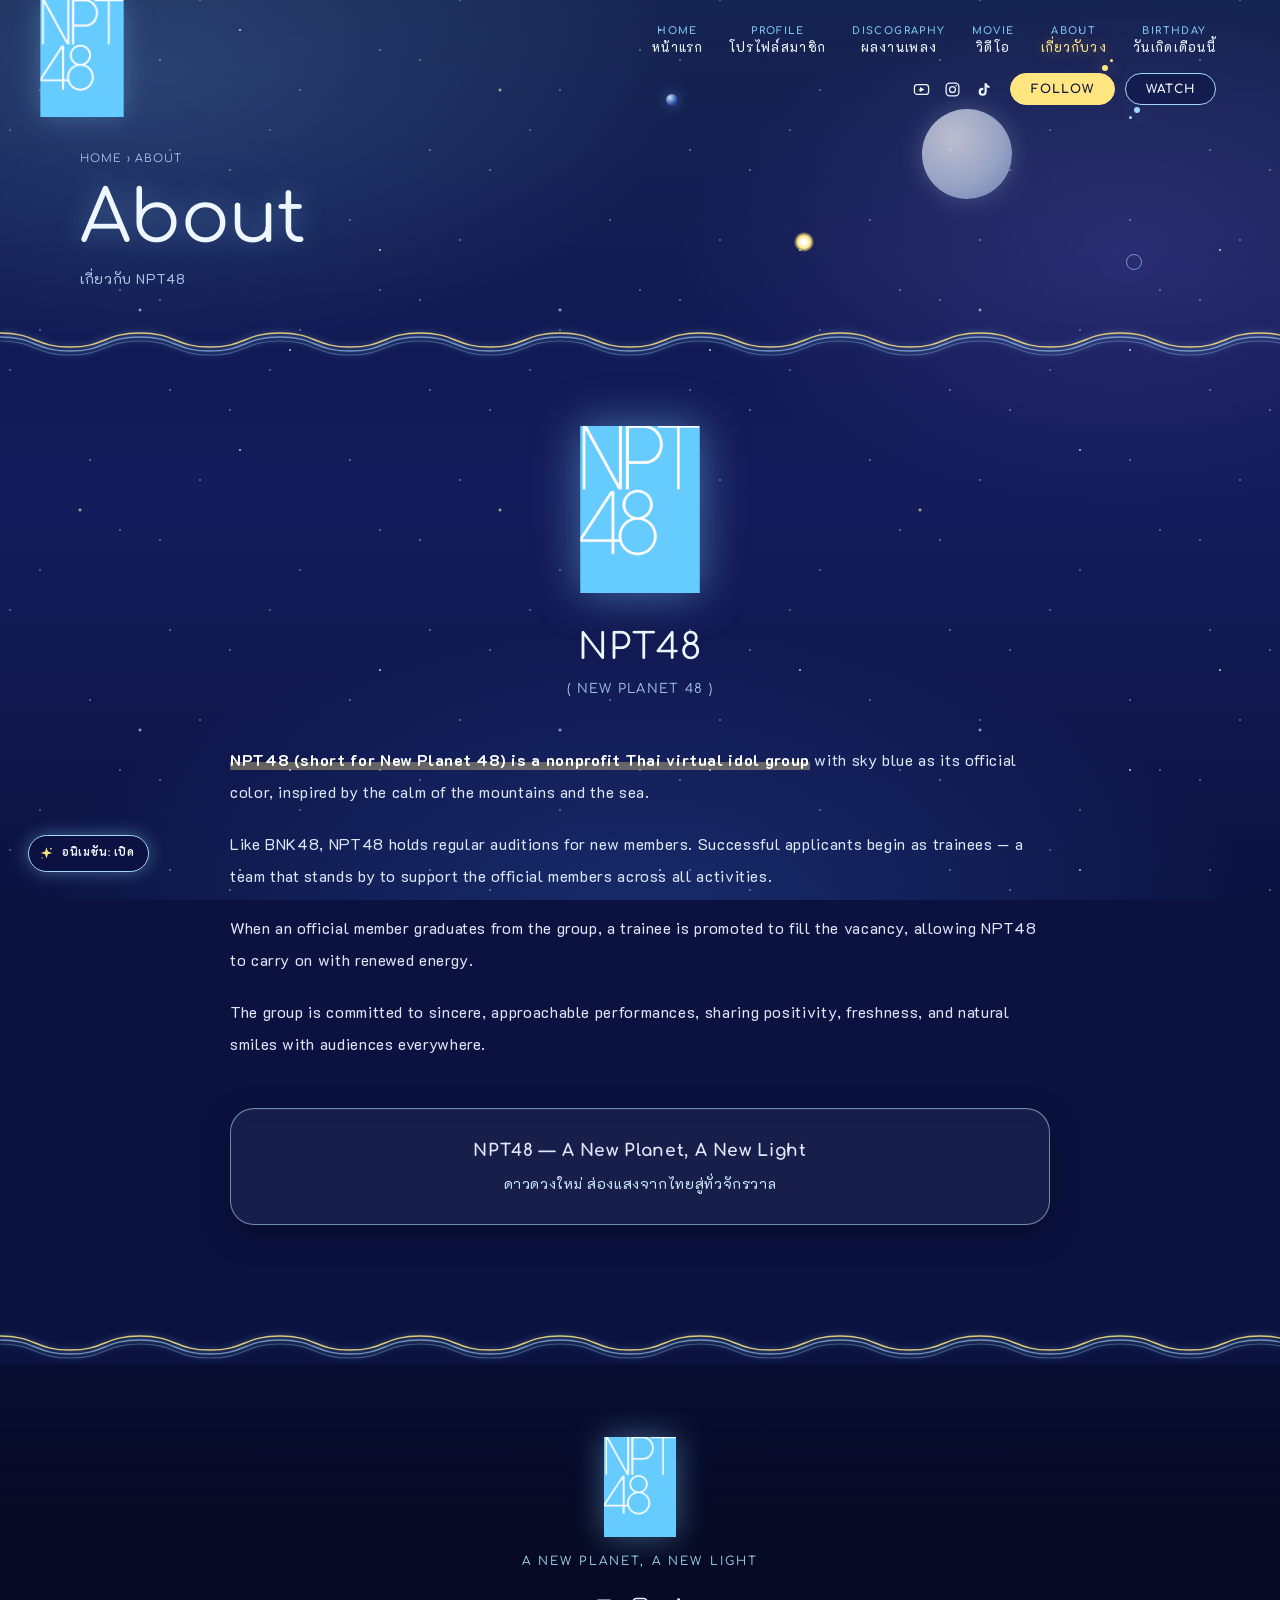
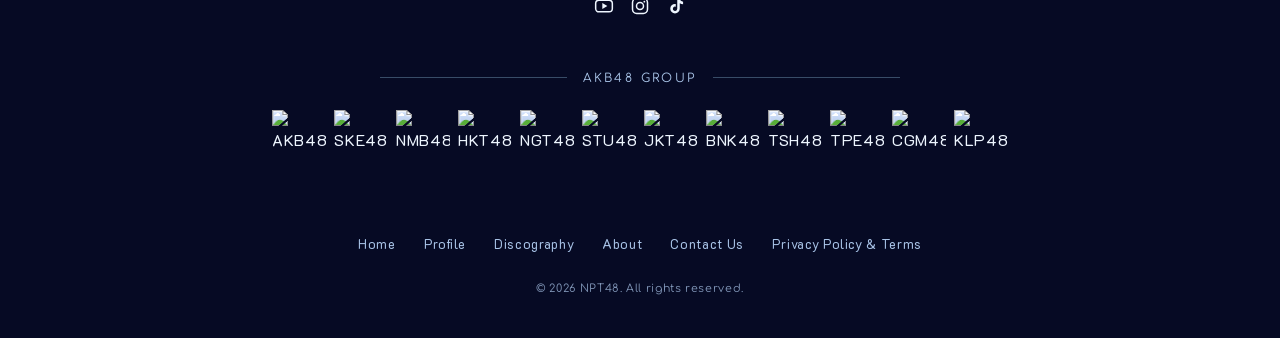
==== commit 22dfceb0: "Add an animation on/off toggle that remembers the choice A small "อนิเมชัน: เปิด/ปิด" button (bottom" ====
--- a/about.html
+++ b/about.html
@@ -11,6 +11,15 @@
   <link rel="preconnect" href="https://fonts.gstatic.com" crossorigin>
   <link href="https://fonts.googleapis.com/css2?family=Comfortaa:wght@300;400;700&family=K2D:wght@300;400;600;700&display=swap" rel="stylesheet">
   <link rel="stylesheet" href="assets/css/site.css">
+  <script>
+    // Motion preference: saved toggle choice wins, else follow the OS reduced-motion setting.
+    (function () {
+      var saved = null;
+      try { saved = localStorage.getItem('npt48_motion'); } catch (e) {}
+      var calm = saved ? saved === 'off' : !!(window.matchMedia && matchMedia('(prefers-reduced-motion: reduce)').matches);
+      if (calm) document.documentElement.classList.add('calm');
+    })();
+  </script>
 
   <style>
     * { box-sizing: border-box; margin: 0; padding: 0; }
@@ -62,5 +71,6 @@
 
   <div id="site-footer"></div>
 
+  <script src="assets/js/motion.js"></script>
 </body>
 </html>
--- a/assets/css/site.css
+++ b/assets/css/site.css
@@ -84,9 +84,9 @@
 }
 @keyframes menuLetters { from { opacity: 0; transform: translateY(6px); } to { opacity: 1; transform: none; } }
 
-@media (prefers-reduced-motion: reduce) {
-  *, *::before, *::after { animation-duration: 0.001ms !important; animation-iteration-count: 1 !important; transition-duration: 0.001ms !important; }
-}
+/* Calm mode: html.calm is set in each page <head> from the visitor's saved choice
+   (motion toggle button), falling back to prefers-reduced-motion. */
+html.calm *, html.calm *::before, html.calm *::after { animation-duration: 0.001ms !important; animation-iteration-count: 1 !important; transition-duration: 0.001ms !important; }
 
 /* ---------------- Base ---------------- */
 html { background: var(--space-900); }
@@ -1236,6 +1236,250 @@
 .loader-brand { position: relative; text-align: center; }
 .loader-logo { width: 120px; height: auto; margin: 0 auto; filter: drop-shadow(0 0 26px rgba(124, 194, 238, 0.6)); }
 .loader-tagline { font-family: var(--font-display); font-size: 14px; letter-spacing: 0.24em; margin-bottom: 12px; color: var(--sky-200); }
+
+/* ---------------- Full-width home sections (Profile, Movie) ----------------
+   Like the reference: content spans the page between the same side margins
+   as the banner row; six large member circles fill the row, and the video
+   rail runs off the right edge with arrows on both sides. */
+.section--full { --full-pad: clamp(24px, 6vw, 118px); --rail-gap: clamp(20px, 1.8vw, 32px); padding-left: var(--full-pad); padding-right: var(--full-pad); }
+.section--full .section-inner { max-width: none; }
+.section--full .rail { gap: var(--rail-gap); }
+.section--full .rail .member-circle { width: calc((100% - 5 * var(--rail-gap)) / 6); min-width: 130px; }
+.section--full .member-circle-photo { padding: 8px; }
+.section--full .member-circle-name { margin-top: 18px; font-size: clamp(15px, 1.1vw, 19px); letter-spacing: 0.12em; }
+.section--full .member-circle-en { font-size: clamp(9.5px, 0.65vw, 12px); min-width: 60%; }
+
+.section--full .movie-rail { margin-right: calc(-1 * var(--full-pad)); padding-right: var(--full-pad); }
+.section--full .movie-rail .movie-item { width: clamp(280px, 40vw, 780px); }
+.section--full .movie-title { font-size: clamp(15px, 1.05vw, 19px); letter-spacing: 0.08em; margin-top: 18px; }
+/* "current" card gets the offset glow the reference shows in yellow */
+.section--full .movie-item:first-child .movie-thumb,
+.section--full .movie-item:hover .movie-thumb { box-shadow: 10px 10px 0 rgba(255, 230, 128, 0.85), 0 0 26px rgba(255, 230, 128, 0.35); }
+
+/* side arrows centred on the thumbnails */
+.movie-rail-wrap .rail-controls {
+  position: absolute;
+  left: calc(-1 * var(--full-pad));
+  right: calc(-1 * var(--full-pad));
+  top: calc(10px + clamp(280px, 40vw, 780px) * 9 / 32);
+  margin: -22px 0 0;
+  padding: 0 clamp(8px, 2vw, 40px);
+  justify-content: space-between;
+  pointer-events: none;
+  z-index: 3;
+}
+.movie-rail-wrap .rail-nav-btn { pointer-events: auto; width: 52px; height: 52px; background: rgba(11, 18, 64, 0.7); backdrop-filter: blur(6px); box-shadow: var(--glow); }
+
+@media (max-width: 900px) {
+  .section--full .rail .member-circle { width: clamp(130px, 38vw, 220px); }
+  .section--full .movie-rail .movie-item { width: 82vw; }
+  .movie-rail-wrap .rail-controls { position: static; margin-top: 24px; padding: 0; justify-content: center; }
+  .movie-rail-wrap .rail-nav-btn { width: 44px; height: 44px; }
+}
+
+/* =========================================================
+   Motion layer (driven by assets/js/motion.js)
+   - html.motion-ready : JS is running and motion is allowed, so
+     entrance elements may start hidden
+   - html.hero-in      : the intro loader is gone; play entrances
+   Entrance keyframes animate the individual `translate` / `scale` /
+   `rotate` properties so they compose with the `transform`-based
+   idle animations (bob, morph) instead of fighting them.
+   ========================================================= */
+@keyframes letterIn { from { opacity: 0; translate: 0 70px; rotate: -14deg; scale: 0.5; } }
+@keyframes letterFloat { 0%, 100% { transform: translateY(0); } 50% { transform: translateY(-8px); } }
+@keyframes fadeUp { from { opacity: 0; translate: 0 24px; } }
+@keyframes zoomSpin { from { opacity: 0; scale: 0.55; rotate: -10deg; } }
+@keyframes popIn { 0% { opacity: 0; scale: 0; } 70% { opacity: 1; scale: 1.08; } 100% { scale: 1; } }
+@keyframes slideRight { from { opacity: 0; translate: -70px 0; rotate: -8deg; } }
+@keyframes flyIn { from { opacity: 0; translate: var(--fly-x, 160px) var(--fly-y, -140px); scale: 0.3; } }
+@keyframes dropIn { from { opacity: 0; translate: 0 -24px; } }
+@keyframes riseIn { from { opacity: 0; translate: 0 36px; scale: 0.9; } to { opacity: 1; translate: 0 0; scale: 1; } }
+@keyframes floatY { 0%, 100% { translate: 0 0; } 50% { translate: 0 -8px; } }
+@keyframes glowPulse { 0%, 100% { box-shadow: 0 0 6px rgba(255, 230, 128, 0.4); } 50% { box-shadow: 0 0 18px rgba(255, 230, 128, 0.95); } }
+@keyframes ringWobble { 0%, 100% { transform: rotate(-18deg); } 50% { transform: rotate(-9deg); } }
+@keyframes sparkFade { from { opacity: 1; scale: 1; } to { opacity: 0; scale: 0.2; translate: var(--sx, 0) var(--sy, 12px); } }
+@keyframes launch { 0% { translate: 0 0; } 25% { translate: 0 8px; } 100% { translate: 0 -110vh; opacity: 0; } }
+
+/* ---------- Hero entrance (hidden until hero-in) ---------- */
+html.motion-ready:not(.hero-in) .hero-wordmark .ch,
+html.motion-ready:not(.hero-in) .hero-wordmark span.sub,
+html.motion-ready:not(.hero-in) .pickup-frame,
+html.motion-ready:not(.hero-in) .hero-visual .stripe-ball,
+html.motion-ready:not(.hero-in) .top-hero .dots > *,
+html.motion-ready:not(.hero-in) .banner-rail > *,
+html.motion-ready:not(.hero-in) .top-nav a,
+html.motion-ready:not(.hero-in) .top-actions { opacity: 0; }
+
+/* undo the "Official Site" span sizing for the split letters */
+.hero-wordmark .letters,
+.hero-wordmark .letters .ch { display: inline-block; font-size: inherit; margin: 0; color: inherit; letter-spacing: inherit; }
+html.hero-in .hero-wordmark .ch {
+  animation:
+    letterIn 0.9s var(--ease) backwards,
+    letterFloat 4.5s ease-in-out infinite;
+  animation-delay: calc(var(--i) * 90ms), calc(1.4s + var(--i) * 220ms);
+}
+html.hero-in .hero-wordmark span.sub { animation: fadeUp 0.9s var(--ease) 0.55s backwards; }
+html.hero-in .pickup-frame { animation: zoomSpin 1.1s var(--ease) 0.25s backwards; }
+html.hero-in .pickup-badge { animation: popIn 0.7s var(--ease) 1s backwards; }
+html.hero-in .release-mini { animation: slideRight 0.8s var(--ease) 1.15s backwards; }
+html.hero-in .hero-visual .stripe-ball--navy { --fly-x: 220px; --fly-y: -160px; animation: flyIn 1.3s var(--ease) 0.5s backwards, bob 9s ease-in-out 1.8s infinite; }
+html.hero-in .hero-visual .stripe-ball--yellow { --fly-x: 260px; --fly-y: -260px; animation: flyIn 1.3s var(--ease) 0.7s backwards, bob 7s ease-in-out 2s infinite; }
+html.hero-in .top-hero .dots > * { animation: popIn 0.8s var(--ease) backwards, bob var(--d, 6s) ease-in-out infinite; }
+html.hero-in .top-hero .dots > *:nth-child(1) { animation-delay: 0.6s, 0s; }
+html.hero-in .top-hero .dots > *:nth-child(2) { animation-delay: 0.75s, 0s; }
+html.hero-in .top-hero .dots > *:nth-child(3) { animation-delay: 0.9s, 0s; }
+html.hero-in .top-hero .dots > *:nth-child(4) { animation-delay: 1.05s, 0s; }
+html.hero-in .top-hero .dots > *:nth-child(5) { animation-delay: 1.2s, 0s; }
+html.hero-in .top-hero .dots > *:nth-child(6) { animation-delay: 0.4s, 0s; --fly-x: -200px; --fly-y: 160px; animation-name: flyIn, bob; animation-duration: 1.4s, 11s; }
+html.hero-in .banner-rail > * { animation: riseIn 0.8s var(--ease) backwards; }
+html.hero-in .banner-rail > *:nth-child(1) { animation-delay: 0.9s; }
+html.hero-in .banner-rail > *:nth-child(2) { animation-delay: 1.02s; }
+html.hero-in .banner-rail > *:nth-child(3) { animation-delay: 1.14s; }
+html.hero-in .banner-rail > *:nth-child(4) { animation-delay: 1.26s; }
+html.hero-in .banner-rail > *:nth-child(n+5) { animation-delay: 1.38s; }
+html.hero-in .top-nav a { animation: dropIn 0.6s var(--ease) backwards; }
+html.hero-in .top-nav a:nth-child(1) { animation-delay: 0.1s; }
+html.hero-in .top-nav a:nth-child(2) { animation-delay: 0.16s; }
+html.hero-in .top-nav a:nth-child(3) { animation-delay: 0.22s; }
+html.hero-in .top-nav a:nth-child(4) { animation-delay: 0.28s; }
+html.hero-in .top-nav a:nth-child(5) { animation-delay: 0.34s; }
+html.hero-in .top-nav a:nth-child(6) { animation-delay: 0.4s; }
+html.hero-in .top-actions { animation: dropIn 0.6s var(--ease) 0.5s backwards; }
+
+/* ---------- Mouse / scroll parallax ([data-depth], vars set by motion.js) ---------- */
+[data-depth] {
+  translate:
+    calc(var(--mx, 0) * var(--depth) * 1px)
+    calc(var(--my, 0) * var(--depth) * 1px + var(--sy, 0) * var(--depth) * -0.005px);
+  transition: translate 0.35s cubic-bezier(0.2, 0.8, 0.2, 1);
+}
+
+/* ---------- Satellites orbiting the pick-up photo ---------- */
+.orbit-track {
+  position: absolute;
+  inset: -34px;
+  border-radius: 50%;
+  pointer-events: none;
+  z-index: 4;
+  animation: orbit 14s linear infinite;
+}
+.orbit-track::after {
+  content: '';
+  position: absolute;
+  top: -4px;
+  left: 50%;
+  width: 9px;
+  height: 9px;
+  margin-left: -4px;
+  border-radius: 50%;
+  background: #fff;
+  box-shadow: 0 0 10px 3px rgba(162, 215, 246, 0.9);
+}
+.orbit-track--gold { inset: -14px; animation-duration: 9s; animation-direction: reverse; }
+.orbit-track--gold::after { top: auto; bottom: -3px; width: 6px; height: 6px; margin-left: -3px; background: var(--gold); box-shadow: 0 0 10px 3px rgba(255, 230, 128, 0.85); }
+
+/* ringed planet: the ring wobbles */
+.stripe-ball--navy::after { animation: ringWobble 7s ease-in-out infinite; }
+
+/* ---------- Scroll reveals with more character ---------- */
+[data-pop="left"] { transform: translateX(-48px); }
+[data-pop="left"].in-view { transform: none; }
+.rail-wrap[data-pop] { transform: none; }
+.rail-wrap[data-pop] .rail > * { opacity: 0; }
+.rail-wrap.in-view .rail > * { animation: riseIn 0.75s var(--ease) forwards; }
+.rail-wrap.in-view .rail > *:nth-child(2) { animation-delay: 0.08s; }
+.rail-wrap.in-view .rail > *:nth-child(3) { animation-delay: 0.16s; }
+.rail-wrap.in-view .rail > *:nth-child(4) { animation-delay: 0.24s; }
+.rail-wrap.in-view .rail > *:nth-child(5) { animation-delay: 0.32s; }
+.rail-wrap.in-view .rail > *:nth-child(6) { animation-delay: 0.4s; }
+.rail-wrap.in-view .rail > *:nth-child(n+7) { animation-delay: 0.48s; }
+.bday-wrap.in-view .bday-item { animation: popIn 0.7s var(--ease) backwards; }
+.bday-wrap.in-view .bday-item:nth-child(2) { animation-delay: 0.12s; }
+.bday-wrap.in-view .bday-item:nth-child(3) { animation-delay: 0.24s; }
+.bday-wrap.in-view .bday-item:nth-child(n+4) { animation-delay: 0.36s; }
+
+/* ---------- Idle motion ---------- */
+.member-circle-photo { animation: floatY 6s ease-in-out infinite; }
+.member-circle:nth-child(3n+2) .member-circle-photo { animation-delay: -2s; }
+.member-circle:nth-child(3n) .member-circle-photo { animation-delay: -4s; }
+.bday-avatar { animation: floatY 5s ease-in-out infinite; }
+.bday-item:nth-child(2n) .bday-avatar { animation-delay: -2.5s; }
+.view-all::before, .bday-month, .pickup-more::before { animation: glowPulse 2.4s ease-in-out infinite; }
+/* the dashed "orbit" ring that spins around a member photo on hover */
+.member-circle-photo::after {
+  content: '';
+  position: absolute;
+  inset: -9px;
+  border-radius: 50%;
+  border: 1.5px dashed rgba(255, 230, 128, 0.85);
+  opacity: 0;
+  transition: opacity 0.3s;
+  animation: orbit 8s linear infinite;
+  pointer-events: none;
+}
+.member-circle:hover .member-circle-photo::after { opacity: 1; }
+
+/* ---------- 3D tilt (transform set inline by motion.js) ---------- */
+.banner-card, .disco-card-thumb, .movie-thumb { transform-style: preserve-3d; will-change: transform; }
+.banner-card, .disco-card-thumb, .movie-thumb { transition: transform 0.25s ease-out, box-shadow 0.3s; }
+
+/* ---------- Cursor sparkle trail ---------- */
+.spark {
+  position: fixed;
+  z-index: 300;
+  width: 8px;
+  height: 8px;
+  margin: -4px 0 0 -4px;
+  pointer-events: none;
+  background: radial-gradient(circle, #fff 0 20%, var(--spark, #a2d7f6) 45%, transparent 70%);
+  border-radius: 50%;
+  animation: sparkFade 0.8s ease-out forwards;
+}
+.spark--star {
+  width: 12px;
+  height: 12px;
+  margin: -6px 0 0 -6px;
+  border-radius: 0;
+  background: var(--spark, #ffe680);
+  clip-path: polygon(50% 0, 61% 39%, 100% 50%, 61% 61%, 50% 100%, 39% 61%, 0 50%, 39% 39%);
+  filter: drop-shadow(0 0 4px var(--spark, #ffe680));
+}
+
+/* ---------- PAGE TOP rocket launch ---------- */
+.page-top.is-launching { animation: launch 0.9s cubic-bezier(0.5, 0, 0.75, 0) forwards; }
+
+/* Calm mode: no movement, but keep the gentle (opacity-only) star twinkle */
+html.calm .stars { animation: twinkle 4s ease-in-out infinite alternate !important; }
+html.calm [data-depth] { translate: none; }
+html.calm [data-pop="left"] { transform: none; }
+
+/* ---------- Motion on/off toggle (injected by nav.js) ---------- */
+.motion-toggle {
+  position: fixed;
+  left: clamp(12px, 3vw, 28px);
+  bottom: clamp(12px, 3vw, 28px);
+  z-index: 80;
+  display: inline-flex;
+  align-items: center;
+  gap: 8px;
+  padding: 8px 14px 8px 10px;
+  border-radius: var(--r-pill);
+  border: 1.5px solid var(--sky-300);
+  background: rgba(11, 18, 64, 0.75);
+  backdrop-filter: blur(6px);
+  box-shadow: var(--glow);
+  font-family: var(--font-display);
+  font-weight: 700;
+  font-size: 11px;
+  letter-spacing: 0.06em;
+  transition: background 0.25s, color 0.25s, box-shadow 0.25s;
+}
+.motion-toggle .icon { font-size: 15px; color: var(--gold); }
+.motion-toggle:hover { box-shadow: var(--glow-gold); border-color: var(--gold); }
+.motion-toggle[aria-pressed="false"] { color: var(--ink-soft); }
+.motion-toggle[aria-pressed="false"] .icon { color: var(--ink-soft); }
 
 /* =========================================================
    Responsive
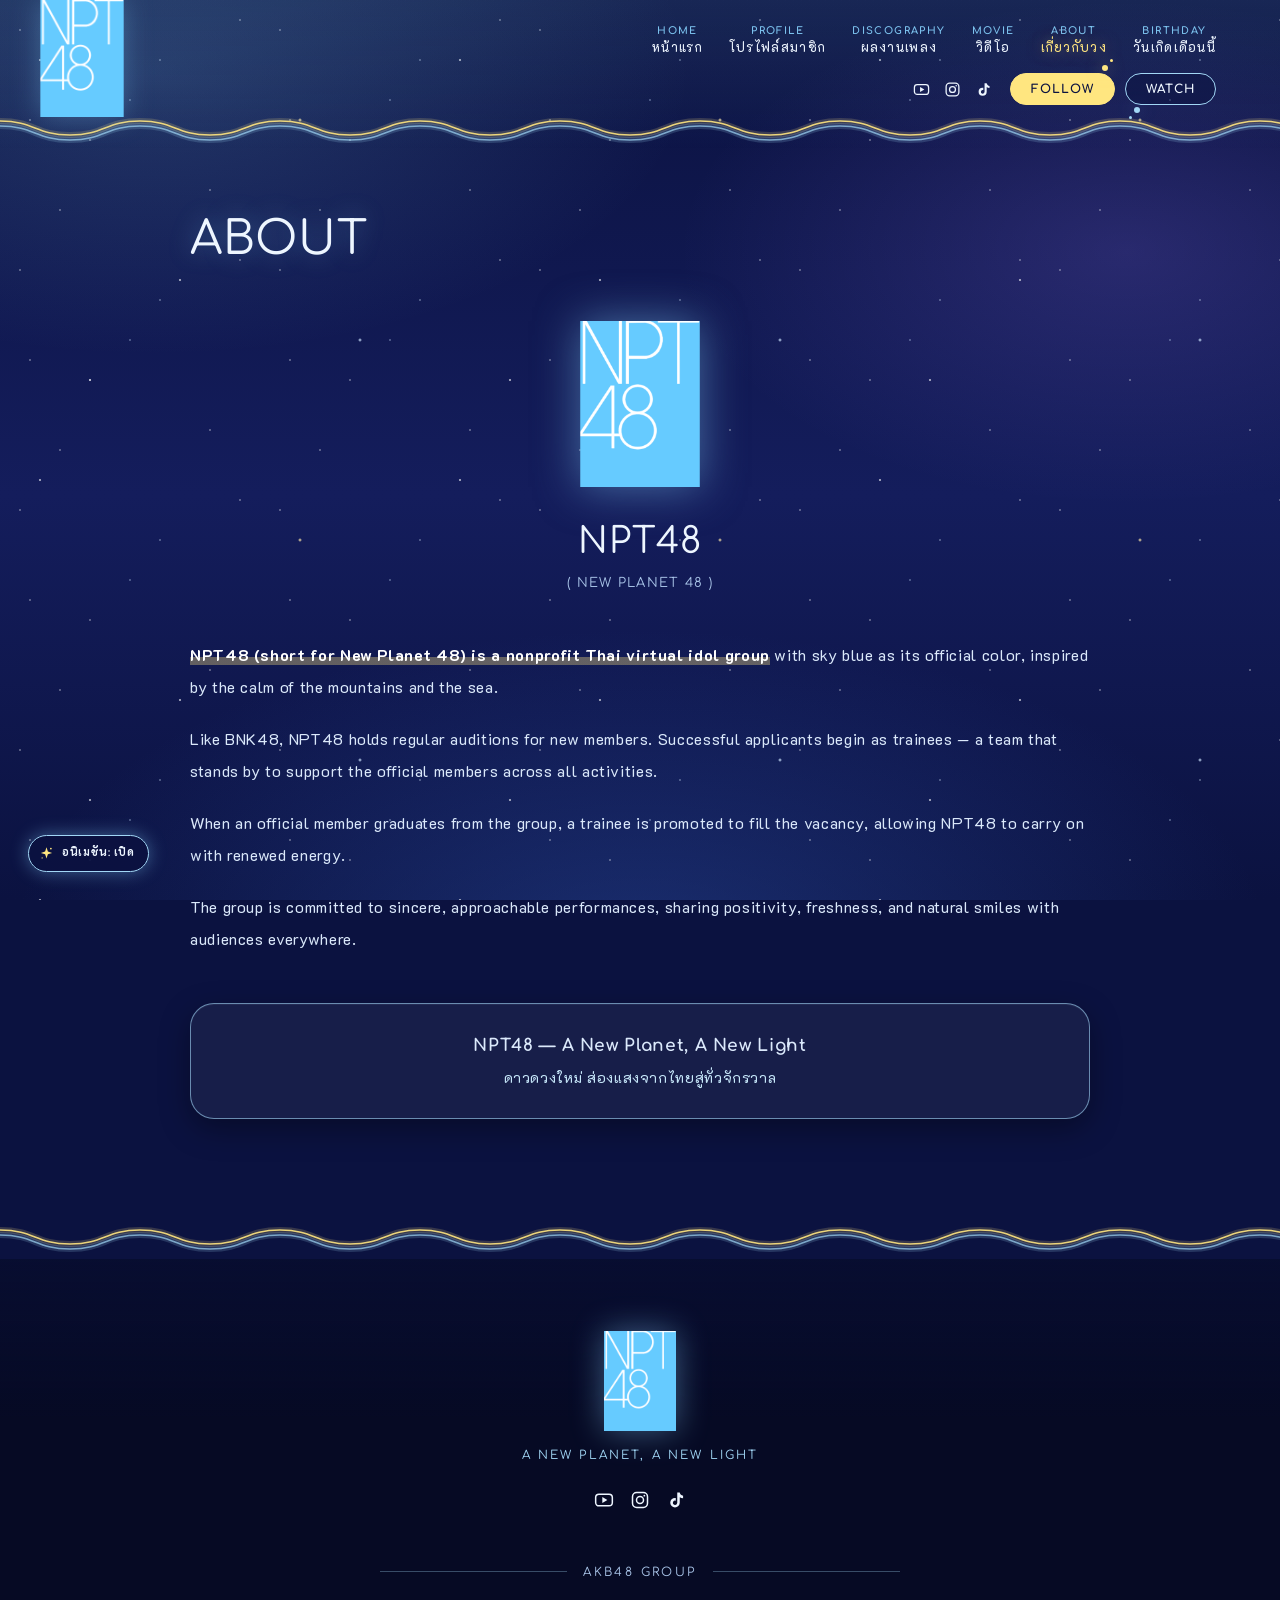
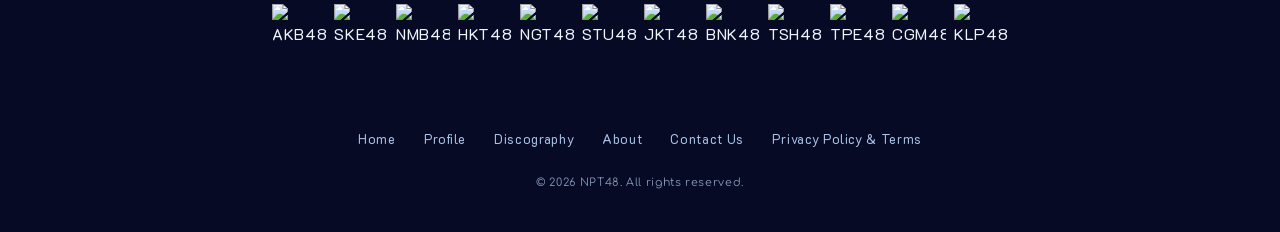
==== commit 984d477d: "Lay out Profile and About like the Discography page Both pages now use the compact sky band with the" ====
--- a/about.html
+++ b/about.html
@@ -34,22 +34,15 @@
   <script src="assets/js/reveal.js"></script>
 
   <main>
-    <header class="page-head">
-      <div class="dots" aria-hidden="true">
-        <span class="dot dot--white" style="width:90px;height:90px;left:72%;top:30%;--d:9s;opacity:.7"></span>
-        <span class="dot dot--yellow" style="width:20px;height:20px;left:62%;top:64%;--d:6s"></span>
-        <span class="dot dot--ring" style="width:16px;height:16px;left:88%;top:70%;--d:7s"></span>
-        <span class="dot dot--navy" style="width:12px;height:12px;left:52%;top:26%;--d:5s"></span>
-      </div>
-      <div class="page-head-inner">
-        <div class="crumbs"><a href="./">HOME</a> › ABOUT</div>
-        <h1 class="page-title">About</h1>
-        <p class="page-sub">เกี่ยวกับ NPT48</p>
-      </div>
-    </header>
+    <div class="page-band" aria-hidden="true"></div>
 
     <div class="page-body wave-top">
-      <div class="page-body-inner about-card">
+      <div class="page-body-inner page-narrow">
+        <div class="list-head">
+          <h1 class="list-title">ABOUT</h1>
+        </div>
+      </div>
+      <div class="page-body-inner page-narrow about-card">
         <div class="about-logo" data-pop><img class="logo-crop" src="assets/images/logo.png" alt="NPT48 logo" width="500" height="500"></div>
         <div class="about-name" data-pop>NPT48</div>
         <div class="about-sub" data-pop>( NEW PLANET 48 )</div>
--- a/assets/css/site.css
+++ b/assets/css/site.css
@@ -60,16 +60,10 @@
 
 /* ---------------- Motion ---------------- */
 @keyframes bob { 0%, 100% { transform: translateY(0); } 50% { transform: translateY(-14px); } }
-@keyframes morph {
-  0%, 100% { border-radius: 46% 54% 42% 58% / 52% 40% 60% 48%; }
-  33% { border-radius: 58% 42% 55% 45% / 44% 58% 42% 56%; }
-  66% { border-radius: 40% 60% 48% 52% / 60% 46% 54% 40%; }
-}
 @keyframes waveY { from { background-position: 0 0; } to { background-position: 0 800px; } }
 @keyframes waveX { from { background-position: 0 0; } to { background-position: 800px 0; } }
 @keyframes spin { to { transform: rotate(360deg); } }
 @keyframes twinkle { from { opacity: 0.35; } to { opacity: 1; } }
-@keyframes starDrift { from { background-position: 0 0; } to { background-position: -600px 300px; } }
 @keyframes shoot {
   0% { opacity: 0; transform: translate(0, 0) rotate(145deg) scaleX(0.3); }
   2% { opacity: 1; }
@@ -77,11 +71,6 @@
   100% { opacity: 0; transform: translate(-520px, 364px) rotate(145deg) scaleX(1); }
 }
 @keyframes orbit { to { transform: rotate(360deg); } }
-@keyframes bubbleRise {
-  0% { bottom: -100px; transform: translateX(0); opacity: 0.9; }
-  50% { transform: translateX(var(--drift, 60px)); }
-  100% { bottom: 112vh; transform: translateX(0); opacity: 0.9; }
-}
 @keyframes menuLetters { from { opacity: 0; transform: translateY(6px); } to { opacity: 1; transform: none; } }
 
 /* Calm mode: html.calm is set in each page <head> from the visitor's saved choice
@@ -131,7 +120,7 @@
     radial-gradient(ellipse 70% 50% at 50% 105%, rgba(44, 79, 168, 0.45), transparent 70%),
     linear-gradient(180deg, var(--space-900) 0%, var(--space-800) 55%, var(--space-900) 100%);
 }
-.stars { position: absolute; inset: -50%; background-repeat: repeat; }
+.stars { position: absolute; inset: 0; background-repeat: repeat; will-change: opacity; }
 .stars--small {
   background-image:
     radial-gradient(1px 1px at 20px 30px, #fff, transparent),
@@ -143,7 +132,7 @@
     radial-gradient(1px 1px at 240px 20px, #fff, transparent),
     radial-gradient(1px 1px at 30px 120px, #fff, transparent);
   background-size: 260px 240px;
-  animation: twinkle 3.2s ease-in-out infinite alternate, starDrift 240s linear infinite;
+  animation: twinkle 3.2s ease-in-out infinite alternate;
 }
 .stars--big {
   background-image:
@@ -153,7 +142,7 @@
     radial-gradient(2px 2px at 360px 340px, #cfe6ff, transparent),
     radial-gradient(1.6px 1.6px at 90px 380px, #fff, transparent);
   background-size: 420px 420px;
-  animation: twinkle 5s ease-in-out infinite alternate-reverse, starDrift 360s linear infinite;
+  animation: twinkle 5s ease-in-out infinite alternate-reverse;
 }
 .shooting-star {
   position: absolute;
@@ -247,8 +236,7 @@
   z-index: 110;
   display: grid;
   grid-template-columns: 1fr 1fr;
-  background: rgba(6, 10, 36, 0.92);
-  backdrop-filter: blur(6px);
+  background: rgba(6, 10, 36, 0.97);
   visibility: hidden;
   opacity: 0;
   transition: opacity 0.4s var(--ease), visibility 0s linear 0.4s;
@@ -277,6 +265,8 @@
   background: url("data:image/svg+xml,%3Csvg xmlns='http://www.w3.org/2000/svg' width='30' height='80' viewBox='0 0 30 80'%3E%3Cpath d='M22 0 C36 20 36 20 22 40 C8 60 8 60 22 80 L30 80 L30 0Z' fill='%23141d5c'/%3E%3Cpath d='M18 0 C32 20 32 20 18 40 C4 60 4 60 18 80' fill='none' stroke='%23ffe680' stroke-opacity='0.8' stroke-width='1.5'/%3E%3C/svg%3E") repeat-y;
   animation: waveY 24s linear infinite;
 }
+/* only animate the divider while the menu is actually open */
+body:not(.menu-open) .site-menu-side::before { animation-play-state: paused; }
 .site-menu-links {
   display: grid;
   grid-template-columns: repeat(2, minmax(0, 1fr));
@@ -361,28 +351,29 @@
 .section--sky { background: linear-gradient(180deg, rgba(124, 194, 238, 0.06), rgba(124, 194, 238, 0)); }
 
 /* ---------------- Drifting orbit lines between sections ----------------
-   Same layered technique as the reference's waves: three line layers drift
-   sideways at different speeds/directions so they keep crossing. Every end
-   offset is a multiple of the 140px tile, so the loop is seamless. */
-@keyframes waveDrift {
-  from { background-position: 0 0, 0 0, 0 0; }
-  to { background-position: 1120px 0, -1680px 0, 560px 0; }
-}
-.wave-top::before,
-.site-footer::before {
+   Two line layers (::before gold, ::after sky) drift in opposite directions so
+   they keep crossing, like the reference's layered waves. Each strip is wider
+   than the page and moved with transform only (GPU-composited, no repaint);
+   the glow is baked into the SVG instead of a live filter. The 1680px travel
+   is a whole number of 140px tiles, so the loop is seamless. */
+@keyframes orbitLeft { to { transform: translateX(-1680px); } }
+@keyframes orbitRight { to { transform: translateX(1680px); } }
+.wave-top, .site-footer { overflow-x: clip; }
+.wave-top::before, .wave-top::after,
+.site-footer::before, .site-footer::after {
   content: '';
   position: absolute;
+  top: -33px;
   left: 0;
-  right: 0;
-  top: -33px;
+  width: calc(100% + 1680px);
   height: 34px;
   pointer-events: none;
-  background-image: url("data:image/svg+xml,%3Csvg xmlns='http://www.w3.org/2000/svg' width='140' height='34' viewBox='0 0 140 34'%3E%3Cpath d='M0 4 C35 4 35 18 70 18 S105 4 140 4' fill='none' stroke='%23ffe680' stroke-opacity='0.85' stroke-width='1.4'/%3E%3C/svg%3E"), url("data:image/svg+xml,%3Csvg xmlns='http://www.w3.org/2000/svg' width='140' height='34' viewBox='0 0 140 34'%3E%3Cpath d='M0 8 C35 8 35 22 70 22 S105 8 140 8' fill='none' stroke='%23a2d7f6' stroke-opacity='0.6' stroke-width='1.4'/%3E%3C/svg%3E"), url("data:image/svg+xml,%3Csvg xmlns='http://www.w3.org/2000/svg' width='140' height='34' viewBox='0 0 140 34'%3E%3Cpath d='M0 12 C35 12 35 26 70 26 S105 12 140 12' fill='none' stroke='%237cc2ee' stroke-opacity='0.35' stroke-width='1.2'/%3E%3C/svg%3E");
   background-size: 140px 34px;
   background-repeat: repeat-x;
-  filter: drop-shadow(0 0 3px rgba(162, 215, 246, 0.6));
-  animation: waveDrift 60s linear infinite;
-}
+  will-change: transform;
+}
+.wave-top::before, .site-footer::before { background-image: url("data:image/svg+xml,%3Csvg xmlns='http://www.w3.org/2000/svg' width='140' height='34' viewBox='0 0 140 34'%3E%3Cpath d='M0 4 C35 4 35 18 70 18 S105 4 140 4' fill='none' stroke='%23ffe680' stroke-opacity='0.18' stroke-width='6'/%3E%3Cpath d='M0 4 C35 4 35 18 70 18 S105 4 140 4' fill='none' stroke='%23ffe680' stroke-opacity='0.9' stroke-width='1.5'/%3E%3C/svg%3E"); animation: orbitLeft 40s linear infinite; }
+.wave-top::after, .site-footer::after { left: -1680px; background-image: url("data:image/svg+xml,%3Csvg xmlns='http://www.w3.org/2000/svg' width='140' height='34' viewBox='0 0 140 34'%3E%3Cpath d='M0 9 C35 9 35 23 70 23 S105 9 140 9' fill='none' stroke='%23a2d7f6' stroke-opacity='0.18' stroke-width='6'/%3E%3Cpath d='M0 9 C35 9 35 23 70 23 S105 9 140 9' fill='none' stroke='%23a2d7f6' stroke-opacity='0.7' stroke-width='1.5'/%3E%3C/svg%3E"); animation: orbitRight 60s linear infinite; }
 
 .sec-head {
   display: flex;
@@ -592,13 +583,15 @@
   border: 1.5px solid rgba(255, 230, 128, 0.85);
   border-radius: 42% 58% 48% 52% / 40% 46% 54% 60%;
   box-shadow: 0 0 14px rgba(255, 230, 128, 0.35);
-  animation: morph 16s ease-in-out infinite reverse;
+  animation: orbit 46s linear infinite reverse;
+  will-change: transform;
 }
 .pickup-frame::after {
   inset: -8px -6px -24px -20px;
   border: 2px dotted rgba(162, 215, 246, 0.8);
   border-radius: 56% 44% 40% 60% / 50% 58% 42% 50%;
-  animation: morph 18s ease-in-out infinite;
+  animation: orbit 60s linear infinite;
+  will-change: transform;
 }
 .pickup-photo {
   position: absolute;
@@ -607,7 +600,6 @@
   background: radial-gradient(circle at 50% 30%, var(--space-600), var(--space-800));
   border-radius: 46% 54% 42% 58% / 52% 40% 60% 48%;
   box-shadow: 0 0 40px rgba(124, 194, 238, 0.35);
-  animation: morph 12s ease-in-out infinite;
 }
 .pickup-photo img { width: 100%; height: 100%; object-fit: cover; object-position: center 15%; }
 .hero-visual .stripe-ball--navy { width: 104px; height: 104px; right: max(0px, calc(50% - 290px)); top: 30%; z-index: 3; --d: 9s; }
@@ -621,10 +613,9 @@
   width: 210px;
   aspect-ratio: 1;
   border-radius: 50% 50% 48% 52% / 50% 46% 54% 50%;
-  background: rgba(11, 18, 64, 0.62);
+  background: rgba(11, 18, 64, 0.82);
   border: 1.5px solid var(--sky-300);
   box-shadow: var(--glow);
-  backdrop-filter: blur(6px);
   display: flex;
   flex-direction: column;
   align-items: center;
@@ -673,11 +664,10 @@
   z-index: 5;
   width: 150px;
   padding: 7px;
-  background: rgba(11, 18, 64, 0.7);
+  background: rgba(11, 18, 64, 0.88);
   border: 1.5px solid var(--sky-300);
   border-radius: 10px;
   box-shadow: var(--glow);
-  backdrop-filter: blur(6px);
   transition: transform 0.3s var(--ease);
 }
 .release-mini:hover { transform: rotate(-3deg) scale(1.04); }
@@ -751,7 +741,6 @@
 .slogan {
   background: var(--glass);
   border: 1px solid var(--line);
-  backdrop-filter: blur(8px);
   box-shadow: inset 0 1px 0 rgba(255, 255, 255, 0.06), var(--shadow-soft);
 }
 
@@ -905,7 +894,6 @@
   border-radius: 50%;
   background: rgba(11, 18, 64, 0.6);
   border: 1.5px solid rgba(255, 255, 255, 0.8);
-  backdrop-filter: blur(4px);
   color: #fff;
   display: grid;
   place-items: center;
@@ -926,7 +914,8 @@
   padding: 72px var(--gutter) 40px;
   margin-top: 30px;
 }
-.site-footer::before { animation-duration: 45s; }
+.site-footer::before { animation-duration: 32s; }
+.site-footer::after { animation-duration: 48s; }
 .footer-inner { max-width: 1120px; margin: 0 auto; text-align: center; }
 .footer-logo { display: block; width: 72px; margin: 0 auto; filter: drop-shadow(0 0 16px rgba(124, 194, 238, 0.45)); }
 .footer-tagline { font-family: var(--font-display); font-size: 12px; letter-spacing: 0.18em; color: var(--sky-300); margin-top: 14px; }
@@ -967,10 +956,9 @@
   width: 56px;
   height: 56px;
   border-radius: 50%;
-  background: rgba(11, 18, 64, 0.75);
+  background: rgba(11, 18, 64, 0.92);
   border: 1.5px solid var(--sky-300);
   box-shadow: var(--glow);
-  backdrop-filter: blur(6px);
   display: grid;
   place-items: center;
   font-family: var(--font-display);
@@ -1069,7 +1057,8 @@
   border: 1.5px solid rgba(255, 230, 128, 0.8);
   border-radius: 58% 42% 55% 45% / 44% 58% 42% 56%;
   box-shadow: 0 0 14px rgba(255, 230, 128, 0.3);
-  animation: morph 14s ease-in-out infinite reverse;
+  animation: orbit 50s linear infinite reverse;
+  will-change: transform;
 }
 .info-header h1 { font-size: clamp(30px, 4vw, 44px); line-height: 1.2; font-family: var(--font-body); font-weight: 700; }
 .info-header p { font-family: var(--font-display); font-size: 13px; letter-spacing: 0.14em; color: var(--ink-soft); text-transform: uppercase; margin-top: 6px; padding-bottom: 18px; background: var(--wave-line) repeat-x bottom / 20px 6px; }
@@ -1100,6 +1089,7 @@
 .page-band { height: clamp(110px, 12vw, 150px); background: linear-gradient(180deg, rgba(124, 194, 238, 0.12), rgba(124, 194, 238, 0)); }
 .page-band + .page-body { padding-top: clamp(40px, 5vw, 64px); }
 .page-narrow { max-width: 900px; }
+.page-narrow .members-grid { grid-template-columns: repeat(4, minmax(0, 1fr)); gap: 44px clamp(18px, 2.4vw, 32px); }
 .list-head {
   display: flex;
   align-items: center;
@@ -1193,11 +1183,7 @@
 }
 
 /* About */
-.about-card {
-  max-width: 820px;
-  margin: 0 auto;
-  text-align: center;
-}
+.about-card { text-align: center; }
 .about-logo { width: 120px; margin: 0 auto; filter: drop-shadow(0 0 22px rgba(124, 194, 238, 0.5)); }
 .about-name { font-family: var(--font-display); font-size: 36px; margin-top: 24px; }
 .about-sub { font-family: var(--font-display); font-size: 13px; color: var(--ink-soft); letter-spacing: 0.1em; }
@@ -1217,26 +1203,6 @@
 }
 .slogan small { display: block; margin-top: 6px; font-family: var(--font-body); font-weight: 400; font-size: 14px; color: var(--sky-200); }
 
-/* =========================================================
-   Intro loader
-   ========================================================= */
-.site-loader {
-  position: fixed;
-  inset: 0;
-  z-index: 200;
-  background: radial-gradient(ellipse at 50% 40%, var(--space-700), var(--space-950) 75%);
-  display: grid;
-  place-items: center;
-  overflow: hidden;
-  transition: opacity 0.4s var(--ease), visibility 0.4s;
-}
-.site-loader.is-hidden { opacity: 0; visibility: hidden; }
-.loader-bubbles { position: absolute; inset: 0; }
-.loader-bubble { position: absolute; bottom: -100px; border-radius: 50%; animation: bubbleRise var(--dur, 2s) ease-in infinite; }
-.loader-brand { position: relative; text-align: center; }
-.loader-logo { width: 120px; height: auto; margin: 0 auto; filter: drop-shadow(0 0 26px rgba(124, 194, 238, 0.6)); }
-.loader-tagline { font-family: var(--font-display); font-size: 14px; letter-spacing: 0.24em; margin-bottom: 12px; color: var(--sky-200); }
-
 /* ---------------- Full-width home sections (Profile, Movie) ----------------
    Like the reference: content spans the page between the same side margins
    as the banner row; six large member circles fill the row, and the video
@@ -1268,7 +1234,7 @@
   pointer-events: none;
   z-index: 3;
 }
-.movie-rail-wrap .rail-nav-btn { pointer-events: auto; width: 52px; height: 52px; background: rgba(11, 18, 64, 0.7); backdrop-filter: blur(6px); box-shadow: var(--glow); }
+.movie-rail-wrap .rail-nav-btn { pointer-events: auto; width: 52px; height: 52px; background: rgba(11, 18, 64, 0.85); box-shadow: var(--glow); }
 
 @media (max-width: 900px) {
   .section--full .rail .member-circle { width: clamp(130px, 38vw, 220px); }
@@ -1281,10 +1247,10 @@
    Motion layer (driven by assets/js/motion.js)
    - html.motion-ready : JS is running and motion is allowed, so
      entrance elements may start hidden
-   - html.hero-in      : the intro loader is gone; play entrances
+   - html.hero-in      : play the entrances (added on the next frame)
    Entrance keyframes animate the individual `translate` / `scale` /
    `rotate` properties so they compose with the `transform`-based
-   idle animations (bob, morph) instead of fighting them.
+   idle animations (bob, orbit) instead of fighting them.
    ========================================================= */
 @keyframes letterIn { from { opacity: 0; translate: 0 70px; rotate: -14deg; scale: 0.5; } }
 @keyframes letterFloat { 0%, 100% { transform: translateY(0); } 50% { transform: translateY(-8px); } }
@@ -1296,7 +1262,7 @@
 @keyframes dropIn { from { opacity: 0; translate: 0 -24px; } }
 @keyframes riseIn { from { opacity: 0; translate: 0 36px; scale: 0.9; } to { opacity: 1; translate: 0 0; scale: 1; } }
 @keyframes floatY { 0%, 100% { translate: 0 0; } 50% { translate: 0 -8px; } }
-@keyframes glowPulse { 0%, 100% { box-shadow: 0 0 6px rgba(255, 230, 128, 0.4); } 50% { box-shadow: 0 0 18px rgba(255, 230, 128, 0.95); } }
+@keyframes glowPulse { 0%, 100% { scale: 1; opacity: 0.7; } 50% { scale: 1.4; opacity: 1; } }
 @keyframes ringWobble { 0%, 100% { transform: rotate(-18deg); } 50% { transform: rotate(-9deg); } }
 @keyframes sparkFade { from { opacity: 1; scale: 1; } to { opacity: 0; scale: 0.2; translate: var(--sx, 0) var(--sy, 12px); } }
 @keyframes launch { 0% { translate: 0 0; } 25% { translate: 0 8px; } 100% { translate: 0 -110vh; opacity: 0; } }
@@ -1314,6 +1280,7 @@
 /* undo the "Official Site" span sizing for the split letters */
 .hero-wordmark .letters,
 .hero-wordmark .letters .ch { display: inline-block; font-size: inherit; margin: 0; color: inherit; letter-spacing: inherit; }
+.hero-wordmark .ch { will-change: transform; }
 html.hero-in .hero-wordmark .ch {
   animation:
     letterIn 0.9s var(--ease) backwards,
@@ -1348,12 +1315,10 @@
 html.hero-in .top-nav a:nth-child(6) { animation-delay: 0.4s; }
 html.hero-in .top-actions { animation: dropIn 0.6s var(--ease) 0.5s backwards; }
 
-/* ---------- Mouse / scroll parallax ([data-depth], vars set by motion.js) ---------- */
+/* ---------- Mouse / scroll parallax ([data-depth]; translate set inline by motion.js) ---------- */
 [data-depth] {
-  translate:
-    calc(var(--mx, 0) * var(--depth) * 1px)
-    calc(var(--my, 0) * var(--depth) * 1px + var(--sy, 0) * var(--depth) * -0.005px);
   transition: translate 0.35s cubic-bezier(0.2, 0.8, 0.2, 1);
+  will-change: translate;
 }
 
 /* ---------- Satellites orbiting the pick-up photo ---------- */
@@ -1406,7 +1371,7 @@
 .member-circle:nth-child(3n) .member-circle-photo { animation-delay: -4s; }
 .bday-avatar { animation: floatY 5s ease-in-out infinite; }
 .bday-item:nth-child(2n) .bday-avatar { animation-delay: -2.5s; }
-.view-all::before, .bday-month, .pickup-more::before { animation: glowPulse 2.4s ease-in-out infinite; }
+.view-all::before, .pickup-more::before { animation: glowPulse 2.4s ease-in-out infinite; }
 /* the dashed "orbit" ring that spins around a member photo on hover */
 .member-circle-photo::after {
   content: '';
@@ -1419,7 +1384,8 @@
   animation: orbit 8s linear infinite;
   pointer-events: none;
 }
-.member-circle:hover .member-circle-photo::after { opacity: 1; }
+.member-circle-photo::after { animation-play-state: paused; }
+.member-circle:hover .member-circle-photo::after { opacity: 1; animation-play-state: running; }
 
 /* ---------- 3D tilt (transform set inline by motion.js) ---------- */
 .banner-card, .disco-card-thumb, .movie-thumb { transform-style: preserve-3d; will-change: transform; }
@@ -1467,8 +1433,7 @@
   padding: 8px 14px 8px 10px;
   border-radius: var(--r-pill);
   border: 1.5px solid var(--sky-300);
-  background: rgba(11, 18, 64, 0.75);
-  backdrop-filter: blur(6px);
+  background: rgba(11, 18, 64, 0.92);
   box-shadow: var(--glow);
   font-family: var(--font-display);
   font-weight: 700;
@@ -1525,7 +1490,7 @@
   .hero-visual .stripe-ball--navy { width: 66px; height: 66px; right: 4px; top: 4%; }
   .hero-visual .stripe-ball--yellow { width: 24px; height: 24px; right: -4px; top: -2%; }
   .sec-head { align-items: flex-start; flex-direction: column; gap: 12px; }
-  .members-grid { grid-template-columns: repeat(2, minmax(0, 1fr)); gap: 32px 18px; }
+  .members-grid, .page-narrow .members-grid { grid-template-columns: repeat(2, minmax(0, 1fr)); gap: 32px 18px; }
   .member-circle-name { font-size: 14px; }
   .info-row { grid-template-columns: 100px 1fr; font-size: 14px; }
   .page-head { padding-top: 120px; padding-bottom: 56px; }
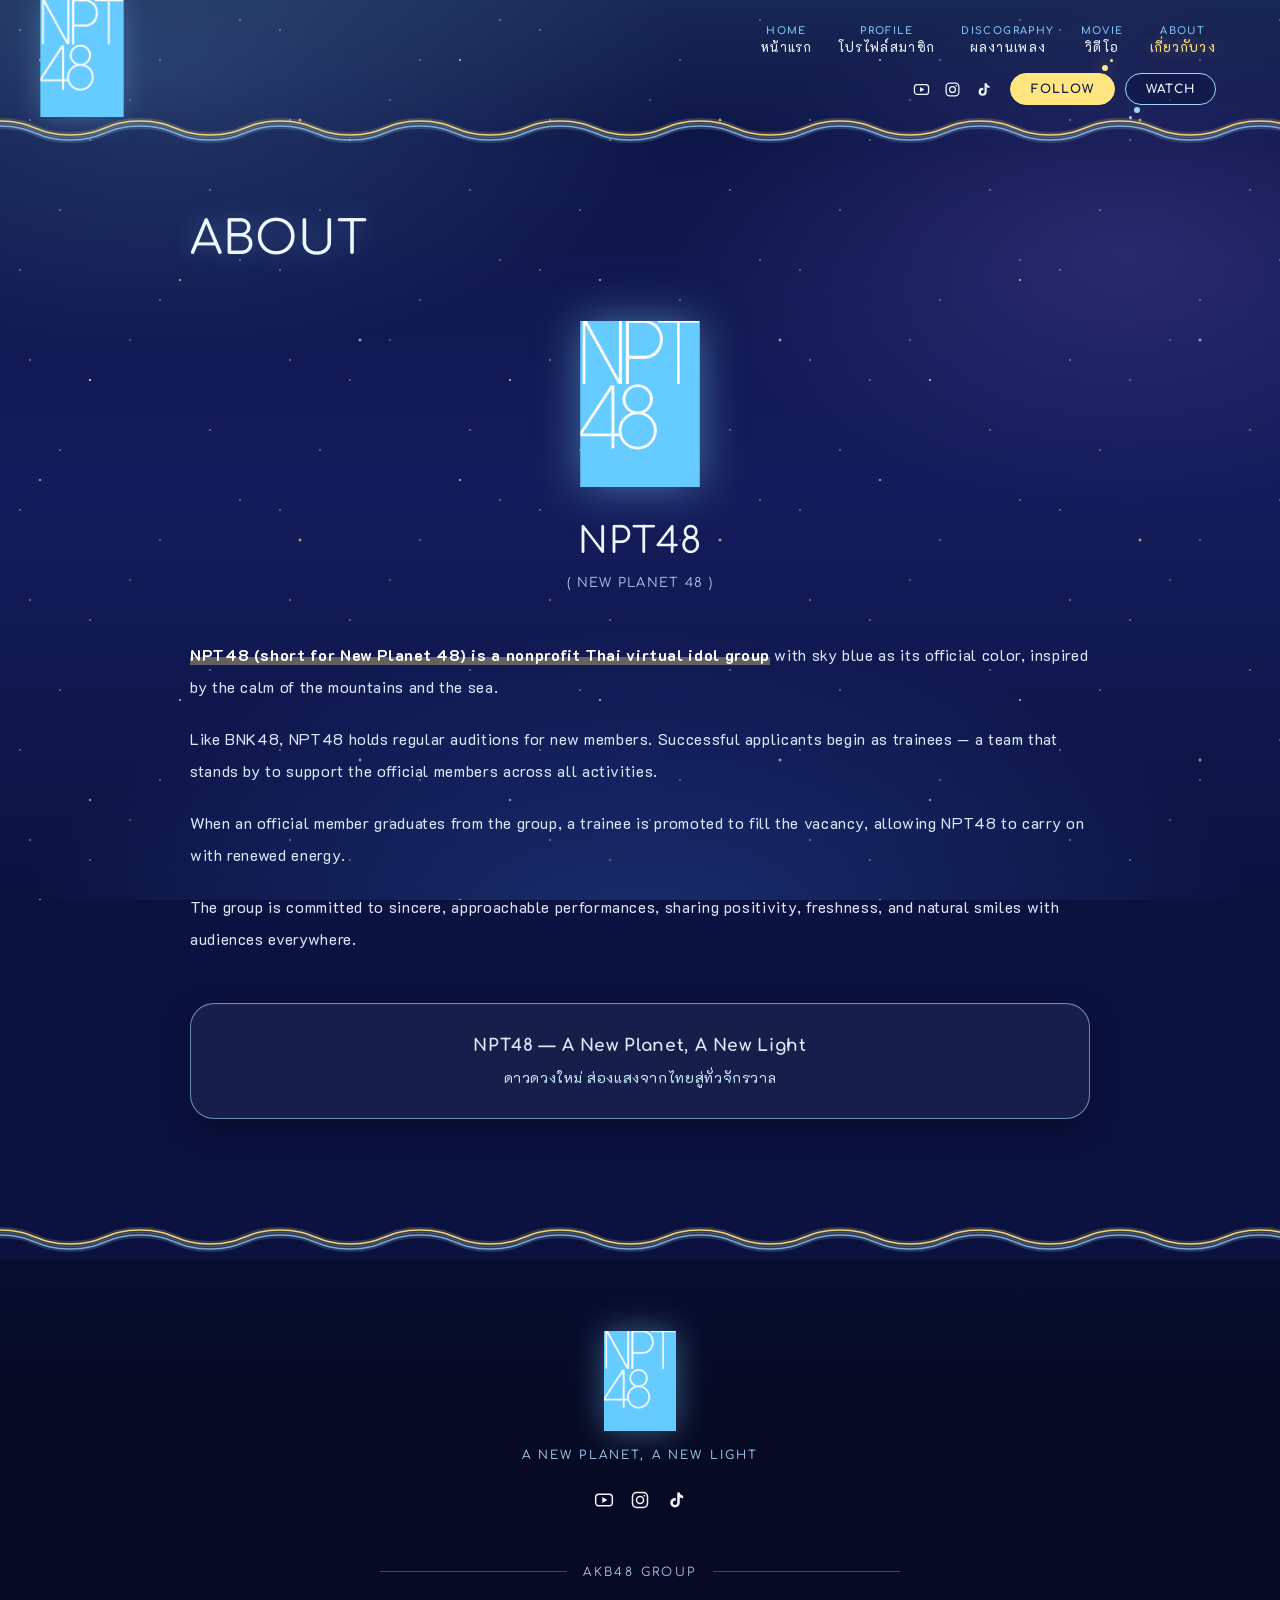
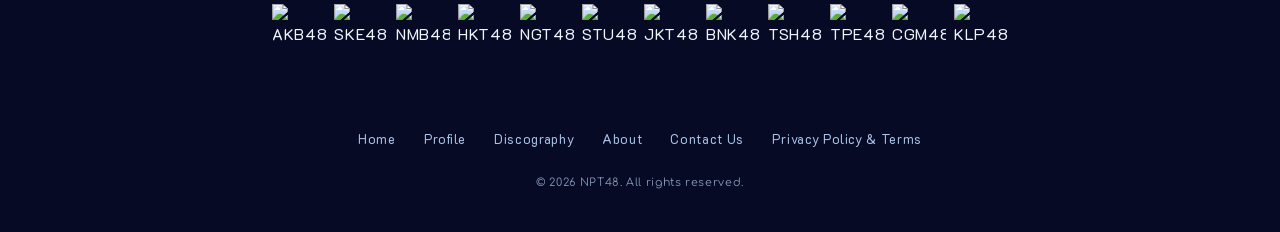
==== commit 8517536b: "Always play animations; remove the animation toggle Per the site owner: drop the on/off button, the " ====
--- a/about.html
+++ b/about.html
@@ -11,15 +11,6 @@
   <link rel="preconnect" href="https://fonts.gstatic.com" crossorigin>
   <link href="https://fonts.googleapis.com/css2?family=Comfortaa:wght@300;400;700&family=K2D:wght@300;400;600;700&display=swap" rel="stylesheet">
   <link rel="stylesheet" href="assets/css/site.css">
-  <script>
-    // Motion preference: saved toggle choice wins, else follow the OS reduced-motion setting.
-    (function () {
-      var saved = null;
-      try { saved = localStorage.getItem('npt48_motion'); } catch (e) {}
-      var calm = saved ? saved === 'off' : !!(window.matchMedia && matchMedia('(prefers-reduced-motion: reduce)').matches);
-      if (calm) document.documentElement.classList.add('calm');
-    })();
-  </script>
 
   <style>
     * { box-sizing: border-box; margin: 0; padding: 0; }
--- a/assets/css/site.css
+++ b/assets/css/site.css
@@ -73,9 +73,6 @@
 @keyframes orbit { to { transform: rotate(360deg); } }
 @keyframes menuLetters { from { opacity: 0; transform: translateY(6px); } to { opacity: 1; transform: none; } }
 
-/* Calm mode: html.calm is set in each page <head> from the visitor's saved choice
-   (motion toggle button), falling back to prefers-reduced-motion. */
-html.calm *, html.calm *::before, html.calm *::after { animation-duration: 0.001ms !important; animation-iteration-count: 1 !important; transition-duration: 0.001ms !important; }
 
 /* ---------------- Base ---------------- */
 html { background: var(--space-900); }
@@ -101,6 +98,8 @@
   outline-offset: 3px;
   border-radius: 6px;
 }
+
+[hidden] { display: none !important; }
 
 .sr-only {
   position: absolute; width: 1px; height: 1px; padding: 0; margin: -1px;
@@ -736,52 +735,12 @@
   letter-spacing: 0.08em;
 }
 
-/* ---------------- Glass panel (birthday, slogan) ---------------- */
-.bday-wrap,
+/* ---------------- Glass panel (slogan) ---------------- */
 .slogan {
   background: var(--glass);
   border: 1px solid var(--line);
   box-shadow: inset 0 1px 0 rgba(255, 255, 255, 0.06), var(--shadow-soft);
 }
-
-/* ---------------- Birthday ---------------- */
-.bday-wrap {
-  border-radius: var(--r-lg);
-  padding: clamp(24px, 4vw, 40px);
-  display: grid;
-  grid-template-columns: 220px 1fr;
-  gap: 32px;
-  align-items: center;
-  position: relative;
-}
-.bday-head .sec-title { font-size: clamp(26px, 3vw, 34px); }
-.bday-month {
-  display: inline-block;
-  margin-top: 14px;
-  padding: 4px 14px;
-  border-radius: var(--r-pill);
-  background: var(--gold);
-  color: var(--ink-dark);
-  font-family: var(--font-display);
-  font-weight: 700;
-  font-size: 12px;
-  box-shadow: var(--glow-gold);
-}
-.bday-list { display: flex; flex-wrap: wrap; gap: 22px; }
-.bday-item { display: flex; flex-direction: column; align-items: center; gap: 6px; width: 96px; text-align: center; }
-.bday-avatar {
-  width: 88px;
-  height: 88px;
-  border-radius: 50%;
-  overflow: hidden;
-  border: 3px solid var(--space-900);
-  box-shadow: 0 0 0 2px var(--gold), 0 0 18px rgba(255, 230, 128, 0.55);
-  transition: transform 0.3s var(--ease);
-}
-.bday-avatar img { width: 100%; height: 100%; object-fit: cover; }
-.bday-item:hover .bday-avatar { transform: rotate(-6deg) scale(1.06); }
-.bday-name { font-weight: 700; font-size: 14px; line-height: 1.3; margin-top: 6px; }
-.bday-date { font-family: var(--font-display); font-size: 11px; color: var(--ink-soft); }
 
 /* ---------------- Member circles (home rail + profile grid) ---------------- */
 .member-circle {
@@ -1036,51 +995,56 @@
   gap: 44px clamp(20px, 3vw, 40px);
 }
 
-/* Profile detail */
-.back-btn {
-  display: inline-flex;
-  align-items: center;
-  gap: 6px;
-  margin-bottom: 36px;
-}
+/* Profile detail — like the reference member page: framed portrait on the
+   left; name + small social icons, romanised name, a wavy rule, then a
+   two-column label/value table on the right. */
+.back-btn { padding: 7px 22px; font-size: 12px; }
 .detail-layout {
   display: grid;
-  grid-template-columns: minmax(0, 5fr) minmax(0, 6fr);
-  gap: clamp(32px, 6vw, 80px);
+  grid-template-columns: minmax(0, 280px) minmax(0, 1fr);
+  gap: clamp(32px, 6vw, 60px);
   align-items: start;
 }
-.detail-photo { position: relative; aspect-ratio: 4 / 5; max-width: 440px; width: 100%; margin: 0 auto; }
-.detail-photo::before {
-  content: '';
-  position: absolute;
-  inset: -14px;
-  border: 1.5px solid rgba(255, 230, 128, 0.8);
-  border-radius: 58% 42% 55% 45% / 44% 58% 42% 56%;
-  box-shadow: 0 0 14px rgba(255, 230, 128, 0.3);
-  animation: orbit 50s linear infinite reverse;
-  will-change: transform;
-}
-.info-header h1 { font-size: clamp(30px, 4vw, 44px); line-height: 1.2; font-family: var(--font-body); font-weight: 700; }
-.info-header p { font-family: var(--font-display); font-size: 13px; letter-spacing: 0.14em; color: var(--ink-soft); text-transform: uppercase; margin-top: 6px; padding-bottom: 18px; background: var(--wave-line) repeat-x bottom / 20px 6px; }
-.info-table { margin-top: 24px; }
+.detail-photo {
+  aspect-ratio: 280 / 405;
+  border-radius: 10px;
+  overflow: hidden;
+  border: 1px solid var(--line-strong);
+  background: var(--space-800);
+  box-shadow: 0 0 26px rgba(124, 194, 238, 0.28);
+}
+.detail-photo img { width: 100%; height: 100%; object-fit: cover; object-position: center 20%; }
+.info-header { padding-bottom: 18px; background: var(--wave-line) repeat-x bottom / 20px 6px; }
+.info-name-row { display: flex; align-items: center; flex-wrap: wrap; gap: 10px 22px; }
+.info-header h2 {
+  font-family: var(--font-body);
+  font-weight: 600;
+  font-size: clamp(26px, 2.6vw, 34px);
+  line-height: 1.25;
+  letter-spacing: 0.08em;
+}
+.info-header p { font-family: var(--font-display); font-size: 13px; letter-spacing: 0.12em; color: var(--sky-400); text-transform: uppercase; margin-top: 4px; }
+.info-table { margin-top: 18px; }
 .info-row {
   display: grid;
-  grid-template-columns: 130px 1fr;
+  grid-template-columns: 210px 1fr;
   gap: 16px;
-  padding: 14px 0;
-  border-bottom: 1px dotted var(--line-strong);
-  font-size: 15px;
-}
-.info-label { font-family: var(--font-display); font-weight: 700; font-size: 12px; letter-spacing: 0.06em; padding-top: 3px; color: var(--sky-300); }
-.social-section { display: flex; gap: 12px; margin-top: 28px; }
+  padding: 13px 0;
+  border-bottom: 1px solid var(--line);
+  font-size: 14px;
+  letter-spacing: 0.08em;
+}
+.info-label { font-family: var(--font-display); font-weight: 700; font-size: 12px; letter-spacing: 0.06em; padding-top: 2px; color: var(--sky-300); }
+.social-section { display: flex; gap: 10px; }
 .social-link {
-  width: 44px;
-  height: 44px;
-  border-radius: 50%;
-  border: 1.5px solid var(--sky-300);
+  width: 30px;
+  height: 30px;
+  border-radius: 50%;
+  border: 1px solid var(--sky-300);
+  background: rgba(11, 18, 64, 0.7);
   display: grid;
   place-items: center;
-  font-size: 20px;
+  font-size: 15px;
   transition: background 0.25s, color 0.25s, box-shadow 0.25s;
 }
 .social-link:hover { background: var(--sky-300); color: var(--ink-dark); box-shadow: var(--glow); }
@@ -1360,17 +1324,11 @@
 .rail-wrap.in-view .rail > *:nth-child(5) { animation-delay: 0.32s; }
 .rail-wrap.in-view .rail > *:nth-child(6) { animation-delay: 0.4s; }
 .rail-wrap.in-view .rail > *:nth-child(n+7) { animation-delay: 0.48s; }
-.bday-wrap.in-view .bday-item { animation: popIn 0.7s var(--ease) backwards; }
-.bday-wrap.in-view .bday-item:nth-child(2) { animation-delay: 0.12s; }
-.bday-wrap.in-view .bday-item:nth-child(3) { animation-delay: 0.24s; }
-.bday-wrap.in-view .bday-item:nth-child(n+4) { animation-delay: 0.36s; }
 
 /* ---------- Idle motion ---------- */
 .member-circle-photo { animation: floatY 6s ease-in-out infinite; }
 .member-circle:nth-child(3n+2) .member-circle-photo { animation-delay: -2s; }
 .member-circle:nth-child(3n) .member-circle-photo { animation-delay: -4s; }
-.bday-avatar { animation: floatY 5s ease-in-out infinite; }
-.bday-item:nth-child(2n) .bday-avatar { animation-delay: -2.5s; }
 .view-all::before, .pickup-more::before { animation: glowPulse 2.4s ease-in-out infinite; }
 /* the dashed "orbit" ring that spins around a member photo on hover */
 .member-circle-photo::after {
@@ -1416,35 +1374,7 @@
 /* ---------- PAGE TOP rocket launch ---------- */
 .page-top.is-launching { animation: launch 0.9s cubic-bezier(0.5, 0, 0.75, 0) forwards; }
 
-/* Calm mode: no movement, but keep the gentle (opacity-only) star twinkle */
-html.calm .stars { animation: twinkle 4s ease-in-out infinite alternate !important; }
-html.calm [data-depth] { translate: none; }
-html.calm [data-pop="left"] { transform: none; }
-
-/* ---------- Motion on/off toggle (injected by nav.js) ---------- */
-.motion-toggle {
-  position: fixed;
-  left: clamp(12px, 3vw, 28px);
-  bottom: clamp(12px, 3vw, 28px);
-  z-index: 80;
-  display: inline-flex;
-  align-items: center;
-  gap: 8px;
-  padding: 8px 14px 8px 10px;
-  border-radius: var(--r-pill);
-  border: 1.5px solid var(--sky-300);
-  background: rgba(11, 18, 64, 0.92);
-  box-shadow: var(--glow);
-  font-family: var(--font-display);
-  font-weight: 700;
-  font-size: 11px;
-  letter-spacing: 0.06em;
-  transition: background 0.25s, color 0.25s, box-shadow 0.25s;
-}
-.motion-toggle .icon { font-size: 15px; color: var(--gold); }
-.motion-toggle:hover { box-shadow: var(--glow-gold); border-color: var(--gold); }
-.motion-toggle[aria-pressed="false"] { color: var(--ink-soft); }
-.motion-toggle[aria-pressed="false"] .icon { color: var(--ink-soft); }
+
 
 /* =========================================================
    Responsive
@@ -1457,7 +1387,6 @@
   .hero-wordmark { margin: 0; font-size: clamp(64px, 18vw, 110px); }
   .scroll-line { display: none; }
   .banner-band { margin-top: -50px; }
-  .bday-wrap { grid-template-columns: 1fr; gap: 20px; }
 
   .site-menu { grid-template-columns: 1fr; overflow-y: auto; }
   .site-menu-main, .site-menu-side { overflow: visible; }
@@ -1470,6 +1399,7 @@
   }
 
   .detail-layout { grid-template-columns: 1fr; }
+  .detail-photo { width: min(100%, 280px); margin: 0 auto; }
 }
 
 @media (max-width: 600px) {
@@ -1492,7 +1422,7 @@
   .sec-head { align-items: flex-start; flex-direction: column; gap: 12px; }
   .members-grid, .page-narrow .members-grid { grid-template-columns: repeat(2, minmax(0, 1fr)); gap: 32px 18px; }
   .member-circle-name { font-size: 14px; }
-  .info-row { grid-template-columns: 100px 1fr; font-size: 14px; }
+  .info-row { grid-template-columns: 110px 1fr; font-size: 13.5px; }
   .page-head { padding-top: 120px; padding-bottom: 56px; }
   /* Keep decorative dots in the empty band between badge and menu, clear of the title */
   .page-head .dot { top: auto !important; bottom: auto !important; }
@@ -1506,6 +1436,7 @@
   .disco-grid { grid-template-columns: repeat(2, minmax(0, 1fr)); gap: 32px 14px; }
   .disco-card-title { font-size: 14px; letter-spacing: 0.04em; }
   .list-head { flex-direction: column; align-items: stretch; gap: 16px; }
+  .list-head .back-btn { align-self: flex-start; }
   .list-title { font-size: 34px; }
   .select-pill select { width: 100%; font-size: 13px; }
 }
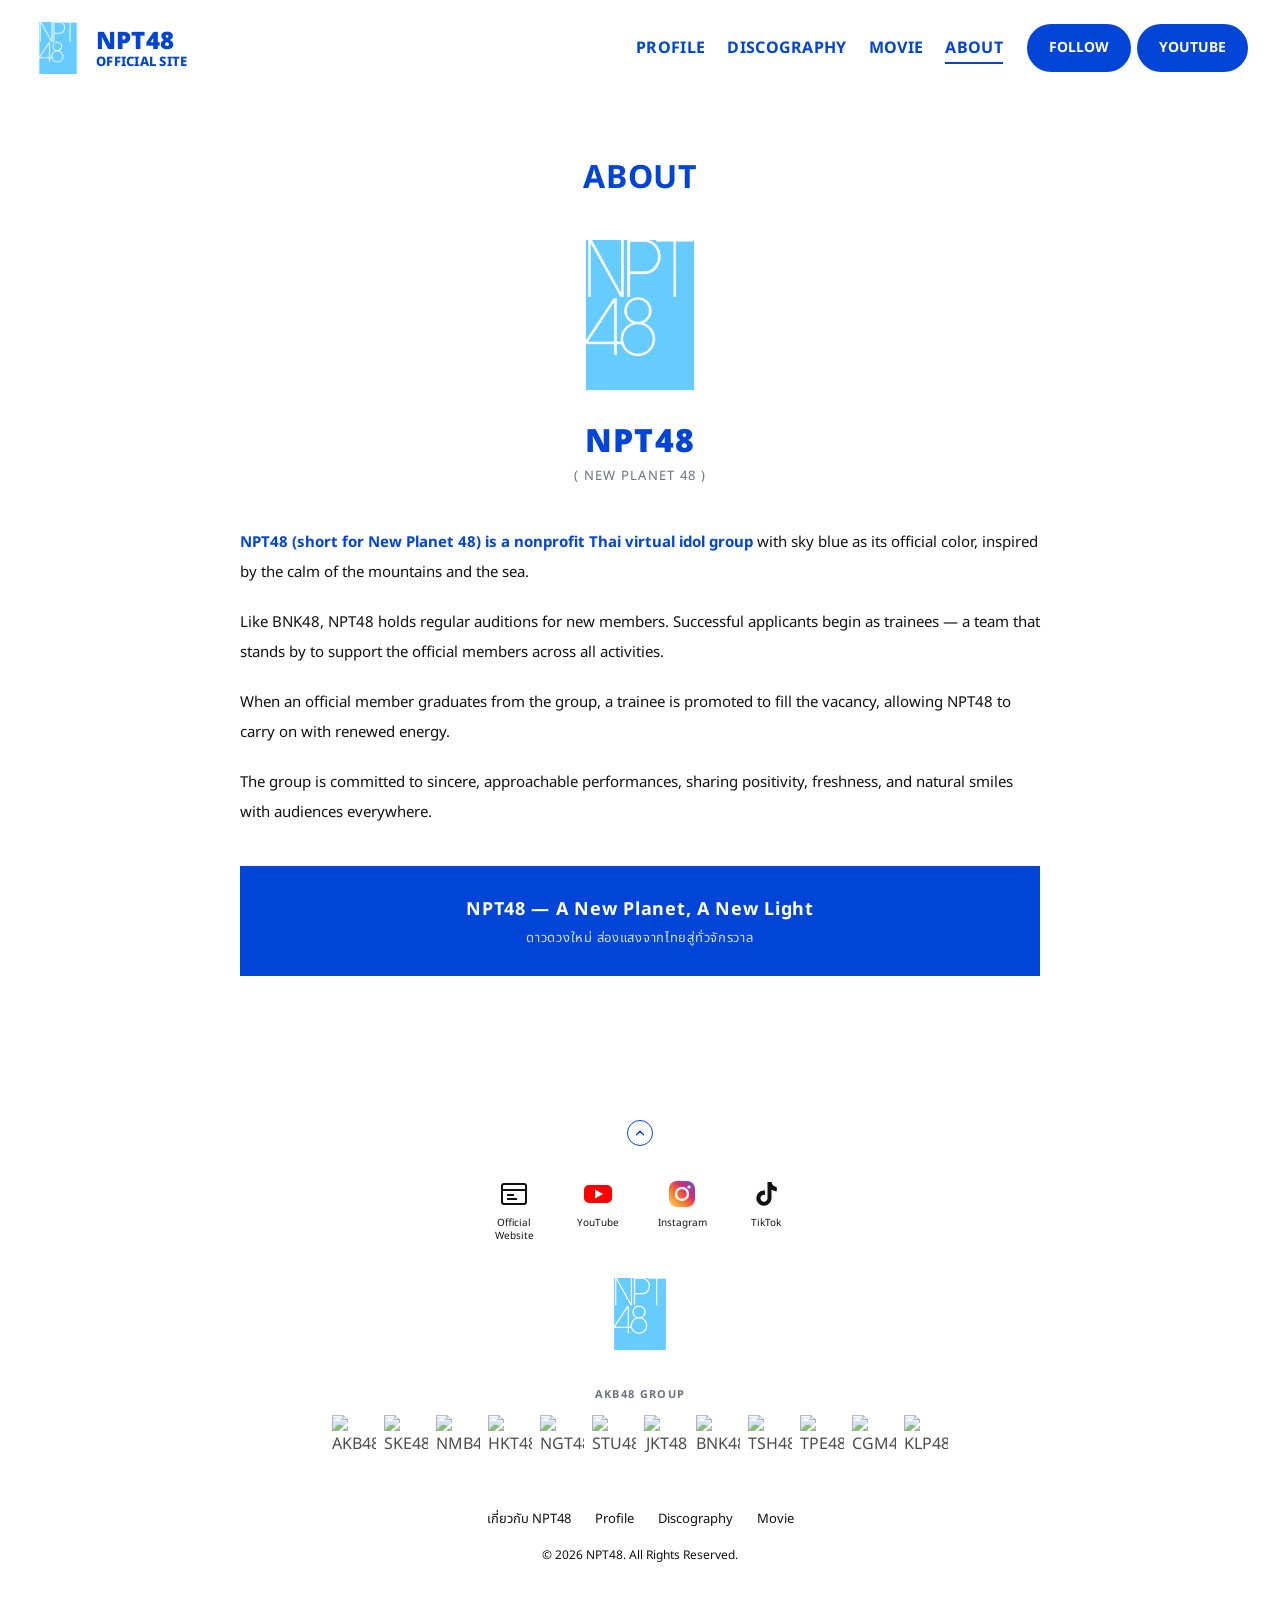
==== commit 1f662181: "Restyle the site after the TWS Japan official site White fixed header with caps nav and blue pill bu" ====
--- a/about.html
+++ b/about.html
@@ -1,22 +1,16 @@
 <!DOCTYPE html>
-<html lang="en">
+<html lang="th">
 <head>
   <meta charset="UTF-8">
   <meta name="viewport" content="width=device-width, initial-scale=1.0">
-  <meta name="theme-color" content="#0b1240">
-  <title>NPT48 Official Site — About</title>
+  <meta name="theme-color" content="#ffffff">
+  <title>ABOUT | NPT48 OFFICIAL SITE</title>
   <link rel="icon" type="image/png" href="assets/images/logo.png">
 
   <link rel="preconnect" href="https://fonts.googleapis.com">
   <link rel="preconnect" href="https://fonts.gstatic.com" crossorigin>
-  <link href="https://fonts.googleapis.com/css2?family=Comfortaa:wght@300;400;700&family=K2D:wght@300;400;600;700&display=swap" rel="stylesheet">
+  <link href="https://fonts.googleapis.com/css2?family=Noto+Sans:wght@400;500;700;900&family=Noto+Sans+Thai:wght@400;500;700&display=swap" rel="stylesheet">
   <link rel="stylesheet" href="assets/css/site.css">
-
-  <style>
-    * { box-sizing: border-box; margin: 0; padding: 0; }
-    html { scroll-behavior: smooth; }
-    body { overflow-x: hidden; -webkit-font-smoothing: antialiased; }
-  </style>
 </head>
 <body>
 
@@ -25,36 +19,27 @@
   <script src="assets/js/reveal.js"></script>
 
   <main>
-    <div class="page-band" aria-hidden="true"></div>
+    <div class="content page-title" style="padding-bottom:80px">
+      <h1 class="subtitle" data-pop>ABOUT</h1>
 
-    <div class="page-body wave-top">
-      <div class="page-body-inner page-narrow">
-        <div class="list-head">
-          <h1 class="list-title">ABOUT</h1>
-        </div>
-      </div>
-      <div class="page-body-inner page-narrow about-card">
-        <div class="about-logo" data-pop><img class="logo-crop" src="assets/images/logo.png" alt="NPT48 logo" width="500" height="500"></div>
+      <div class="about">
+        <div class="logo-block" style="padding:0 0 24px" data-pop><img src="assets/images/logo.png" alt="NPT48 logo" width="500" height="500"></div>
         <div class="about-name" data-pop>NPT48</div>
         <div class="about-sub" data-pop>( NEW PLANET 48 )</div>
 
-        <div class="text-content">
-          <p data-pop><span class="highlight">NPT48 (short for New Planet 48) is a nonprofit Thai virtual idol group</span> with sky blue as its official color, inspired by the calm of the mountains and the sea.</p>
+        <p data-pop><span class="highlight">NPT48 (short for New Planet 48) is a nonprofit Thai virtual idol group</span> with sky blue as its official color, inspired by the calm of the mountains and the sea.</p>
 
-          <p data-pop style="--i:1">Like BNK48, NPT48 holds regular auditions for new members. Successful applicants begin as trainees — a team that stands by to support the official members across all activities.</p>
+        <p data-pop style="--i:1">Like BNK48, NPT48 holds regular auditions for new members. Successful applicants begin as trainees — a team that stands by to support the official members across all activities.</p>
 
-          <p data-pop style="--i:2">When an official member graduates from the group, a trainee is promoted to fill the vacancy, allowing NPT48 to carry on with renewed energy.</p>
+        <p data-pop style="--i:2">When an official member graduates from the group, a trainee is promoted to fill the vacancy, allowing NPT48 to carry on with renewed energy.</p>
 
-          <p data-pop style="--i:3">The group is committed to sincere, approachable performances, sharing positivity, freshness, and natural smiles with audiences everywhere.</p>
+        <p data-pop style="--i:3">The group is committed to sincere, approachable performances, sharing positivity, freshness, and natural smiles with audiences everywhere.</p>
 
-          <div class="slogan" data-pop style="--i:4">NPT48 — A New Planet, A New Light<small>ดาวดวงใหม่ ส่องแสงจากไทยสู่ทั่วจักรวาล</small></div>
-        </div>
+        <div class="slogan" data-pop style="--i:4">NPT48 — A New Planet, A New Light<small>ดาวดวงใหม่ ส่องแสงจากไทยสู่ทั่วจักรวาล</small></div>
       </div>
     </div>
   </main>
 
   <div id="site-footer"></div>
-
-  <script src="assets/js/motion.js"></script>
 </body>
 </html>
--- a/assets/css/site.css
+++ b/assets/css/site.css
@@ -1,1442 +1,386 @@
 /* =========================================================
-   NPT48 — Official Site Design System v7 ("New Planet Night")
-   Night-sky theme: a fixed starfield with nebula glow behind
-   transparent sections, drifting orbit lines between sections,
-   ringed planets and moons as decoration, and glassy panels
-   with glowing sky-blue edges. Layout follows the fan-club
-   structure from v6; only colour, texture and motion changed.
+   NPT48 Official Site — clean white + royal blue layout
+   (modelled on the TWS Japan official site): fixed white header,
+   centred caps section titles, outline pill buttons, blue bands
+   for VIDEO / PROFILE and a simple white footer.
    ========================================================= */
 
 :root {
-  /* night sky */
-  --space-950: #060a24;
-  --space-900: #0b1240;
-  --space-800: #141d5c;
-  --space-700: #1b2b78;
-  --space-600: #2c4fa8;
-
-  /* brand sky blue (glow accents) */
-  --sky-200: #c7e8fa;
-  --sky-300: #a2d7f6;
-  --sky-400: #7cc2ee;
-  --sky-500: #4fa8e3;
-
-  --gold: #ffe680;
-  --gold-deep: #f7d93c;
-  --nebula: #9b7bff;
-
-  --ink: #eef6ff;
-  --ink-soft: #a9c4e8;
-  --ink-dark: #0b1240;
-  --line: rgba(162, 215, 246, 0.32);
-  --line-strong: rgba(162, 215, 246, 0.6);
-  --glass: rgba(255, 255, 255, 0.05);
-  --glass-strong: rgba(20, 29, 92, 0.6);
-
-  /* legacy aliases still referenced from inline styles */
-  --navy: var(--sky-300);
-  --yellow: var(--gold);
-  --yellow-deep: var(--gold-deep);
-
-  --font-display: 'Comfortaa', 'K2D', -apple-system, 'Segoe UI', sans-serif;
-  --font-body: 'K2D', 'Comfortaa', -apple-system, 'Segoe UI', 'Noto Sans Thai', sans-serif;
-
-  --r-md: 16px;
-  --r-lg: 24px;
-  --r-pill: 999px;
-
-  --glow: 0 0 18px rgba(124, 194, 238, 0.45);
-  --glow-gold: 0 0 16px rgba(255, 230, 128, 0.55);
-  --shadow-soft: 0 10px 30px rgba(0, 0, 0, 0.35);
-
-  --ease: cubic-bezier(0.22, 1, 0.36, 1);
-
-  /* thin "scan line" stripes for frames */
-  --stripes: repeating-linear-gradient(to bottom, rgba(124, 194, 238, 0.4) 0 2px, transparent 2px 9px);
-  --wave-line: url("data:image/svg+xml,%3Csvg xmlns='http://www.w3.org/2000/svg' width='20' height='6' viewBox='0 0 20 6'%3E%3Cpath d='M0 3 Q5 0 10 3 T20 3' fill='none' stroke='%237cc2ee' stroke-width='1.4'/%3E%3C/svg%3E");
-
-  --gutter: clamp(16px, 5vw, 64px);
-}
-
-/* ---------------- Motion ---------------- */
-@keyframes bob { 0%, 100% { transform: translateY(0); } 50% { transform: translateY(-14px); } }
-@keyframes waveY { from { background-position: 0 0; } to { background-position: 0 800px; } }
-@keyframes waveX { from { background-position: 0 0; } to { background-position: 800px 0; } }
-@keyframes spin { to { transform: rotate(360deg); } }
-@keyframes twinkle { from { opacity: 0.35; } to { opacity: 1; } }
-@keyframes shoot {
-  0% { opacity: 0; transform: translate(0, 0) rotate(145deg) scaleX(0.3); }
-  2% { opacity: 1; }
-  9% { opacity: 0; transform: translate(-520px, 364px) rotate(145deg) scaleX(1); }
-  100% { opacity: 0; transform: translate(-520px, 364px) rotate(145deg) scaleX(1); }
-}
-@keyframes orbit { to { transform: rotate(360deg); } }
-@keyframes menuLetters { from { opacity: 0; transform: translateY(6px); } to { opacity: 1; transform: none; } }
-
-
-/* ---------------- Base ---------------- */
-html { background: var(--space-900); }
+  --blue: #0044d8;          /* main accent */
+  --blue-dark: #0036ad;
+  --blue-soft: #4a6fd6;     /* inactive tabs */
+  --sky: #66ccff;           /* NPT48 official colour, small accents */
+  --ink: #111111;
+  --muted: #6b7280;
+  --line: #d9dde3;
+  --bg: #ffffff;
+  --header-h: 96px;
+  --content: 1200px;
+  --font: "Noto Sans", "Noto Sans Thai", system-ui, -apple-system, "Segoe UI", sans-serif;
+}
+
+* { box-sizing: border-box; margin: 0; padding: 0; }
+html { scroll-behavior: smooth; scroll-padding-top: var(--header-h); }
 body {
-  font-family: var(--font-body);
+  font-family: var(--font);
   color: var(--ink);
-  /* transparent so the z-index:-1 starfield shows; html carries the base colour */
-  background: transparent;
-  letter-spacing: 0.04em;
-  line-height: 1.7;
-}
-h1, h2, h3, .font-display { font-family: var(--font-display); font-weight: 400; }
+  background: var(--bg);
+  line-height: 1.6;
+  overflow-x: hidden;
+  -webkit-font-smoothing: antialiased;
+}
+img { display: block; max-width: 100%; }
 a { color: inherit; text-decoration: none; }
-img { max-width: 100%; display: block; }
 button { font: inherit; color: inherit; background: none; border: 0; cursor: pointer; }
-
-::selection { background: var(--sky-300); color: var(--ink-dark); }
-
-.icon { width: 1em; height: 1em; display: inline-block; vertical-align: -0.125em; flex-shrink: 0; }
-
-a:focus-visible, button:focus-visible, select:focus-visible, [tabindex]:focus-visible {
-  outline: 2px solid var(--gold);
-  outline-offset: 3px;
-  border-radius: 6px;
-}
-
+body.menu-open { overflow: hidden; }
 [hidden] { display: none !important; }
 
 .sr-only {
   position: absolute; width: 1px; height: 1px; padding: 0; margin: -1px;
-  overflow: hidden; clip: rect(0, 0, 0, 0); white-space: nowrap; border: 0;
-}
-
-/* ---------------- Starfield (injected by nav.js, fixed behind everything) ---------------- */
-.starfield {
-  position: fixed;
-  inset: 0;
-  z-index: -1;
-  pointer-events: none;
-  overflow: hidden;
-  background:
-    radial-gradient(ellipse 60% 45% at 12% 8%, rgba(124, 194, 238, 0.20), transparent 70%),
-    radial-gradient(ellipse 50% 40% at 88% 28%, rgba(155, 123, 255, 0.18), transparent 70%),
-    radial-gradient(ellipse 70% 50% at 50% 105%, rgba(44, 79, 168, 0.45), transparent 70%),
-    linear-gradient(180deg, var(--space-900) 0%, var(--space-800) 55%, var(--space-900) 100%);
-}
-.stars { position: absolute; inset: 0; background-repeat: repeat; will-change: opacity; }
-.stars--small {
-  background-image:
-    radial-gradient(1px 1px at 20px 30px, #fff, transparent),
-    radial-gradient(1px 1px at 90px 140px, #fff, transparent),
-    radial-gradient(1px 1px at 160px 60px, #dbeeff, transparent),
-    radial-gradient(1px 1px at 210px 190px, #fff, transparent),
-    radial-gradient(1px 1px at 60px 210px, #fff, transparent),
-    radial-gradient(1px 1px at 130px 100px, #cfe6ff, transparent),
-    radial-gradient(1px 1px at 240px 20px, #fff, transparent),
-    radial-gradient(1px 1px at 30px 120px, #fff, transparent);
-  background-size: 260px 240px;
-  animation: twinkle 3.2s ease-in-out infinite alternate;
-}
-.stars--big {
-  background-image:
-    radial-gradient(1.6px 1.6px at 40px 60px, #fff, transparent),
-    radial-gradient(2px 2px at 300px 120px, #ffe9a8, transparent),
-    radial-gradient(1.6px 1.6px at 180px 280px, #fff, transparent),
-    radial-gradient(2px 2px at 360px 340px, #cfe6ff, transparent),
-    radial-gradient(1.6px 1.6px at 90px 380px, #fff, transparent);
-  background-size: 420px 420px;
-  animation: twinkle 5s ease-in-out infinite alternate-reverse;
-}
-.shooting-star {
-  position: absolute;
-  top: var(--y, 10%);
-  left: var(--x, 80%);
-  width: 140px;
-  height: 1.5px;
-  border-radius: 2px;
-  background: linear-gradient(90deg, rgba(255, 255, 255, 0), #fff 85%, #fff);
-  filter: drop-shadow(0 0 4px rgba(255, 255, 255, 0.8));
-  transform-origin: right center;
-  opacity: 0;
-  animation: shoot var(--dur, 11s) linear infinite;
-  animation-delay: var(--delay, 0s);
-}
-
-/* ---------------- Scroll fade-in (reveal.js) ---------------- */
-[data-pop] {
-  opacity: 0;
-  transform: translateY(22px);
-  transition: opacity 0.6s var(--ease), transform 0.6s var(--ease);
-  transition-delay: calc(var(--i, 0) * 70ms);
-}
+  overflow: hidden; clip: rect(0 0 0 0); white-space: nowrap; border: 0;
+}
+.icon { width: 1em; height: 1em; flex: none; }
+
+/* ---------- Header ---------- */
+.site-header {
+  position: fixed; inset: 0 0 auto 0; z-index: 50;
+  height: var(--header-h);
+  background: #fff;
+  border-bottom: 1px solid transparent;
+  transition: border-color .2s;
+}
+body.is-scrolled .site-header { border-bottom-color: var(--line); }
+.toolbar {
+  height: 100%;
+  display: flex; align-items: center; gap: 24px;
+  padding: 0 32px;
+}
+.brand { display: flex; align-items: center; gap: 12px; flex: none; color: var(--blue); }
+.brand img { width: 52px; height: 52px; object-fit: cover; }
+.brand-text { font-weight: 800; line-height: 1.15; font-size: 13px; letter-spacing: .02em; }
+.brand-text b { display: block; font-size: 24px; font-weight: 900; letter-spacing: .01em; }
+
+.main-nav { flex: 1; display: flex; justify-content: flex-end; flex-wrap: wrap; gap: 4px 22px; }
+.main-nav a {
+  color: var(--blue); font-weight: 700; font-size: 16px; letter-spacing: .02em;
+  position: relative; padding: 4px 0;
+}
+.main-nav a::after {
+  content: ""; position: absolute; left: 0; right: 0; bottom: 0; height: 2px;
+  background: currentColor; transform: scaleX(0); transition: transform .2s;
+}
+.main-nav a:hover::after, .main-nav a.active::after { transform: scaleX(1); }
+
+.toolbar-buttons { display: flex; gap: 6px; }
+.toolbar-button {
+  display: inline-flex; align-items: center; justify-content: center; gap: 6px;
+  height: 48px; padding: 0 22px; border-radius: 999px;
+  background: var(--blue); color: #fff; font-weight: 700; font-size: 14px;
+  transition: background .2s;
+}
+.toolbar-button:hover { background: var(--blue-dark); }
+
+.menu-toggle { display: none; margin-left: auto; width: 44px; height: 44px; position: relative; color: var(--blue); }
+.menu-toggle span {
+  position: absolute; left: 10px; right: 10px; height: 2px; background: currentColor;
+  transition: transform .25s, opacity .25s;
+}
+.menu-toggle span:nth-child(1) { top: 14px; }
+.menu-toggle span:nth-child(2) { top: 21px; }
+.menu-toggle span:nth-child(3) { top: 28px; }
+body.menu-open .menu-toggle span:nth-child(1) { transform: translateY(7px) rotate(45deg); }
+body.menu-open .menu-toggle span:nth-child(2) { opacity: 0; }
+body.menu-open .menu-toggle span:nth-child(3) { transform: translateY(-7px) rotate(-45deg); }
+
+.mobile-menu {
+  position: fixed; inset: var(--header-h) 0 0 0; z-index: 49;
+  background: #fff; overflow-y: auto;
+  padding: 32px 24px 48px;
+  display: flex; flex-direction: column; align-items: center; gap: 28px;
+  opacity: 0; visibility: hidden; transition: opacity .25s, visibility .25s;
+}
+body.menu-open .mobile-menu { opacity: 1; visibility: visible; }
+.mobile-menu nav { display: flex; flex-direction: column; align-items: center; gap: 18px; }
+.mobile-menu nav a { color: var(--blue); font-weight: 700; font-size: 22px; text-align: center; line-height: 1.3; }
+.mobile-menu nav a small { display: block; color: var(--muted); font-size: 12px; font-weight: 500; }
+.mobile-menu .toolbar-buttons { flex-wrap: wrap; justify-content: center; }
+
+@media (max-width: 1023px) {
+  :root { --header-h: 64px; }
+  .toolbar { padding: 0 16px; }
+  .brand img { width: 40px; height: 40px; }
+  .brand-text { font-size: 11px; }
+  .brand-text b { font-size: 19px; }
+  .site-header .main-nav, .site-header .toolbar-buttons { display: none; }
+  .menu-toggle { display: block; }
+}
+@media (min-width: 1024px) { .mobile-menu { display: none; } }
+
+main { padding-top: var(--header-h); }
+
+/* ---------- Common blocks ---------- */
+.content { max-width: calc(var(--content) + 64px); margin: 0 auto; padding: 0 32px; }
+@media (max-width: 639px) { .content { padding: 0 16px; } }
+
+.section { padding: 64px 0; }
+.section--blue { background: var(--blue); color: #fff; }
+@media (max-width: 639px) { .section { padding: 40px 0; } }
+
+.subtitle {
+  text-align: center; color: var(--blue);
+  font-size: 32px; font-weight: 700; letter-spacing: .02em; line-height: 1.5;
+  margin-bottom: 40px;
+}
+.section--blue .subtitle { color: #fff; }
+.page-title { padding-top: 56px; }
+@media (max-width: 639px) {
+  .subtitle { font-size: 24px; margin-bottom: 28px; }
+  .page-title { padding-top: 36px; }
+}
+
+.btn-outline {
+  display: flex; align-items: center; justify-content: center;
+  width: 240px; max-width: 100%; height: 48px; margin: 0 auto;
+  border: 1px solid var(--blue); border-radius: 999px;
+  color: var(--blue); font-weight: 500; font-size: 14px; letter-spacing: .04em;
+  transition: background .2s, color .2s;
+}
+.btn-outline:hover { background: var(--blue); color: #fff; }
+.section--blue .btn-outline { border-color: #fff; color: #fff; }
+.section--blue .btn-outline:hover { background: #fff; color: var(--blue); }
+
+.data-empty { padding: 40px 16px; text-align: center; color: var(--muted); width: 100%; }
+.section--blue .data-empty { color: rgba(255, 255, 255, .8); }
+
+#loading-overlay {
+  display: flex; flex-direction: column; align-items: center; gap: 14px;
+  padding: 80px 16px; color: var(--muted); font-size: 14px;
+}
+.spinner-ring {
+  width: 36px; height: 36px; border-radius: 50%;
+  border: 3px solid var(--line); border-top-color: var(--blue);
+  animation: spin .8s linear infinite;
+}
+@keyframes spin { to { transform: rotate(360deg); } }
+
+/* Gentle fade-up on scroll (reveal.js adds .in-view) */
+[data-pop] { opacity: 0; transform: translateY(16px); transition: opacity .6s ease, transform .6s ease; transition-delay: calc(var(--i, 0) * 60ms); }
 [data-pop].in-view { opacity: 1; transform: none; }
 
-/* =========================================================
-   Fixed chrome: logo badge + blob menu button
-   ========================================================= */
-.brand-badge {
-  position: fixed;
-  top: 0;
-  left: clamp(12px, 4vw, 40px);
-  z-index: 90;
-  width: 84px;
-  display: flex;
-  flex-direction: column;
-  transition: width 0.4s var(--ease);
-  filter: drop-shadow(0 0 14px rgba(124, 194, 238, 0.35));
-}
-.brand-badge img,
-.logo-crop { width: 100%; height: auto; aspect-ratio: 360 / 500; object-fit: cover; }
-body.is-scrolled .brand-badge { width: 60px; }
-
-.menu-blob {
-  position: fixed;
-  top: -18px;
-  right: -16px;
-  z-index: 120;
-  width: 128px;
-  height: 108px;
-  display: grid;
-  place-items: center;
-  color: var(--ink);
-  transition: transform 0.4s var(--ease);
-}
-.menu-blob svg.blob-shape {
-  position: absolute;
-  inset: 0;
-  width: 100%;
-  height: 100%;
-  overflow: visible;
-  filter: drop-shadow(0 0 10px rgba(124, 194, 238, 0.45));
-}
-.menu-blob .blob-shape path { fill: var(--space-800); stroke: var(--sky-300); stroke-width: 1.4; transition: fill 0.3s; }
-.menu-blob:hover { transform: scale(1.06) rotate(-3deg); }
-.menu-blob:hover .blob-shape path { fill: var(--space-700); }
-.menu-blob-label {
-  position: relative;
-  margin: 14px 12px 0 0;
-  display: grid;
-  grid-template-columns: repeat(2, 1fr);
-  column-gap: 14px;
-  font-family: var(--font-display);
-  font-size: 19px;
-  line-height: 1.15;
-  letter-spacing: 0;
-  text-align: center;
-}
-.menu-blob-label span { animation: menuLetters 0.35s var(--ease) both; }
-.menu-blob-label.is-close { grid-template-columns: repeat(3, 1fr); column-gap: 6px; font-size: 16px; }
-/* Desktop: the top header carries the nav, so the blob only appears once scrolled */
-@media (min-width: 901px) {
-  .menu-blob { transition: transform 0.4s var(--ease), opacity 0.3s, visibility 0s; }
-  body:not(.is-scrolled):not(.menu-open) .menu-blob { opacity: 0; visibility: hidden; transform: translateY(-24px); transition: transform 0.4s var(--ease), opacity 0.3s, visibility 0s linear 0.3s; }
-}
-
-/* ---------------- Full-screen menu ---------------- */
-.site-menu {
-  position: fixed;
-  inset: 0;
-  z-index: 110;
-  display: grid;
-  grid-template-columns: 1fr 1fr;
-  background: rgba(6, 10, 36, 0.97);
-  visibility: hidden;
-  opacity: 0;
-  transition: opacity 0.4s var(--ease), visibility 0s linear 0.4s;
-}
-body.menu-open .site-menu { visibility: visible; opacity: 1; transition: opacity 0.4s var(--ease); }
-body.menu-open { overflow: hidden; }
-
-.site-menu-main {
-  padding: 150px clamp(24px, 6vw, 80px) 48px;
-  overflow-y: auto;
-}
-.site-menu-side {
-  position: relative;
-  background: var(--space-800);
-  padding: 120px clamp(24px, 6vw, 80px) 48px;
-  overflow-y: auto;
-  text-align: center;
-}
-.site-menu-side::before {
-  content: '';
-  position: absolute;
-  top: 0;
-  bottom: 0;
-  left: -22px;
-  width: 30px;
-  background: url("data:image/svg+xml,%3Csvg xmlns='http://www.w3.org/2000/svg' width='30' height='80' viewBox='0 0 30 80'%3E%3Cpath d='M22 0 C36 20 36 20 22 40 C8 60 8 60 22 80 L30 80 L30 0Z' fill='%23141d5c'/%3E%3Cpath d='M18 0 C32 20 32 20 18 40 C4 60 4 60 18 80' fill='none' stroke='%23ffe680' stroke-opacity='0.8' stroke-width='1.5'/%3E%3C/svg%3E") repeat-y;
-  animation: waveY 24s linear infinite;
-}
-/* only animate the divider while the menu is actually open */
-body:not(.menu-open) .site-menu-side::before { animation-play-state: paused; }
-.site-menu-links {
-  display: grid;
-  grid-template-columns: repeat(2, minmax(0, 1fr));
-  gap: 22px 32px;
-  max-width: 440px;
-}
-.site-menu-links a {
-  font-family: var(--font-display);
-  font-weight: 700;
-  font-size: 15px;
-  letter-spacing: 0.08em;
-  display: inline-flex;
-  flex-direction: column;
-  gap: 2px;
-  transition: color 0.25s, transform 0.25s var(--ease), text-shadow 0.25s;
-  width: fit-content;
-}
-.site-menu-links a small {
-  font-family: var(--font-body);
-  font-weight: 400;
-  font-size: 11px;
-  color: var(--ink-soft);
-  letter-spacing: 0.06em;
-}
-.site-menu-links a:hover,
-.site-menu-links a.active { color: var(--sky-300); text-shadow: var(--glow); }
-.site-menu-links a:hover { transform: translateX(4px); }
-
-.social-row { display: flex; gap: 16px; margin-top: 40px; font-size: 18px; }
-.social-row a { display: grid; place-items: center; transition: transform 0.25s var(--ease), color 0.25s; }
-.social-row a:hover { transform: translateY(-3px); color: var(--gold); }
-
-.side-emblem { font-size: 30px; color: var(--gold); filter: drop-shadow(var(--glow-gold)); }
-.side-title {
-  font-family: var(--font-display);
-  font-size: clamp(22px, 2.6vw, 32px);
-  letter-spacing: -0.01em;
-  margin: 4px 0 20px;
-}
-.pill-row { display: flex; justify-content: center; gap: 14px; flex-wrap: wrap; }
-.pill {
-  display: inline-flex;
-  align-items: center;
-  gap: 8px;
-  padding: 9px 26px;
-  border-radius: var(--r-pill);
-  border: 1.5px solid var(--sky-300);
-  font-family: var(--font-display);
-  font-weight: 700;
-  font-size: 13px;
-  letter-spacing: 0.1em;
-  background: rgba(11, 18, 64, 0.5);
-  color: var(--ink);
-  transition: transform 0.25s var(--ease), background 0.25s, box-shadow 0.25s;
-}
-.pill:hover { transform: translateY(-2px); box-shadow: var(--glow); }
-.pill-yellow { background: var(--gold); border-color: var(--gold); color: var(--ink-dark); }
-.pill-yellow:hover { box-shadow: var(--glow-gold); }
-.side-links {
-  display: grid;
-  grid-template-columns: repeat(2, minmax(0, 1fr));
-  gap: 14px 24px;
-  text-align: left;
-  max-width: 360px;
-  margin: 44px auto 0;
-  font-family: var(--font-display);
-  font-weight: 700;
-  font-size: 13px;
-}
-.side-links a:hover { color: var(--gold); }
-
-/* =========================================================
-   Section scaffolding — sections are transparent so the
-   starfield runs continuously behind the whole page.
-   ========================================================= */
-.section {
-  position: relative;
-  padding: clamp(64px, 9vw, 110px) var(--gutter);
-}
-.section-inner { max-width: 1120px; margin: 0 auto; position: relative; }
-.section--white, .section--sky, .section--pale { background: transparent; }
-.section--sky { background: linear-gradient(180deg, rgba(124, 194, 238, 0.06), rgba(124, 194, 238, 0)); }
-
-/* ---------------- Drifting orbit lines between sections ----------------
-   Two line layers (::before gold, ::after sky) drift in opposite directions so
-   they keep crossing, like the reference's layered waves. Each strip is wider
-   than the page and moved with transform only (GPU-composited, no repaint);
-   the glow is baked into the SVG instead of a live filter. The 1680px travel
-   is a whole number of 140px tiles, so the loop is seamless. */
-@keyframes orbitLeft { to { transform: translateX(-1680px); } }
-@keyframes orbitRight { to { transform: translateX(1680px); } }
-.wave-top, .site-footer { overflow-x: clip; }
-.wave-top::before, .wave-top::after,
-.site-footer::before, .site-footer::after {
-  content: '';
-  position: absolute;
-  top: -33px;
-  left: 0;
-  width: calc(100% + 1680px);
-  height: 34px;
-  pointer-events: none;
-  background-size: 140px 34px;
-  background-repeat: repeat-x;
-  will-change: transform;
-}
-.wave-top::before, .site-footer::before { background-image: url("data:image/svg+xml,%3Csvg xmlns='http://www.w3.org/2000/svg' width='140' height='34' viewBox='0 0 140 34'%3E%3Cpath d='M0 4 C35 4 35 18 70 18 S105 4 140 4' fill='none' stroke='%23ffe680' stroke-opacity='0.18' stroke-width='6'/%3E%3Cpath d='M0 4 C35 4 35 18 70 18 S105 4 140 4' fill='none' stroke='%23ffe680' stroke-opacity='0.9' stroke-width='1.5'/%3E%3C/svg%3E"); animation: orbitLeft 40s linear infinite; }
-.wave-top::after, .site-footer::after { left: -1680px; background-image: url("data:image/svg+xml,%3Csvg xmlns='http://www.w3.org/2000/svg' width='140' height='34' viewBox='0 0 140 34'%3E%3Cpath d='M0 9 C35 9 35 23 70 23 S105 9 140 9' fill='none' stroke='%23a2d7f6' stroke-opacity='0.18' stroke-width='6'/%3E%3Cpath d='M0 9 C35 9 35 23 70 23 S105 9 140 9' fill='none' stroke='%23a2d7f6' stroke-opacity='0.7' stroke-width='1.5'/%3E%3C/svg%3E"); animation: orbitRight 60s linear infinite; }
-
-.sec-head {
-  display: flex;
-  align-items: flex-end;
-  justify-content: space-between;
-  gap: 16px;
-  margin-bottom: clamp(28px, 4vw, 44px);
-}
-.sec-title {
-  font-family: var(--font-display);
-  font-size: clamp(32px, 4.4vw, 44px);
-  line-height: 1;
-  letter-spacing: 0.01em;
-  text-shadow: 0 0 22px rgba(124, 194, 238, 0.35);
-}
-.sec-title small {
-  display: block;
-  font-family: var(--font-body);
-  font-size: 12px;
-  color: var(--ink-soft);
-  letter-spacing: 0.12em;
-  margin-top: 10px;
-  text-shadow: none;
-}
-.view-all {
-  font-family: var(--font-display);
-  font-weight: 700;
-  font-size: 12px;
-  letter-spacing: 0.08em;
-  display: inline-flex;
-  align-items: center;
-  gap: 6px;
-  white-space: nowrap;
-  padding-bottom: 4px;
-}
-.view-all::before {
-  content: '';
-  width: 7px;
-  height: 7px;
-  border-radius: 50%;
-  background: var(--gold);
-  box-shadow: var(--glow-gold);
-  transition: transform 0.3s var(--ease);
-}
-.view-all:hover::before { transform: scale(1.6); }
-.view-all:hover { color: var(--gold); }
-
-.data-empty {
-  padding: 32px;
-  text-align: center;
-  color: var(--ink-soft);
-  font-size: 14px;
-  grid-column: 1 / -1;
-}
-
-/* Floating decor: stars, small planets, orbit rings */
-.dots { position: absolute; inset: 0; pointer-events: none; overflow: hidden; }
-.dot {
-  position: absolute;
-  border-radius: 50%;
-  animation: bob var(--d, 6s) ease-in-out infinite;
-  animation-delay: var(--delay, 0s);
-}
-.dot--navy { background: radial-gradient(circle at 32% 30%, var(--sky-200), var(--space-600) 58%, var(--space-800)); box-shadow: 0 0 14px rgba(124, 194, 238, 0.4); }
-.dot--ring { border: 1px solid var(--line-strong); }
-.dot--yellow { background: radial-gradient(circle, #fff 0 18%, var(--gold) 45%, rgba(255, 230, 128, 0) 72%); }
-.dot--white { background: radial-gradient(circle at 35% 32%, #ffffff, #cdd9f0 55%, #8ea3cc); box-shadow: 0 0 24px rgba(205, 217, 240, 0.35); opacity: 0.9; }
-
-/* =========================================================
-   Top header (desktop): bilingual nav + socials + pills
-   ========================================================= */
-.top-header {
-  position: absolute;
-  top: 0;
-  right: 0;
-  z-index: 60;
-  padding: 24px clamp(24px, 5vw, 96px) 0 200px;
-  display: flex;
-  flex-direction: column;
-  align-items: flex-end;
-  gap: 18px;
-}
-.top-nav { display: flex; flex-wrap: wrap; justify-content: flex-end; gap: 6px 26px; }
-.top-nav a {
-  display: flex;
-  flex-direction: column;
-  align-items: center;
-  line-height: 1.35;
-  transition: transform 0.25s var(--ease);
-}
-.top-nav a .en {
-  font-family: var(--font-display);
-  font-weight: 700;
-  font-size: 10px;
-  letter-spacing: 0.14em;
-  color: var(--sky-400);
-  text-transform: uppercase;
-}
-.top-nav a .th { font-size: 13px; letter-spacing: 0.1em; color: var(--ink); transition: color 0.25s, text-shadow 0.25s; }
-.top-nav a:hover { transform: translateY(-2px); }
-.top-nav a:hover .th, .top-nav a.active .th { color: var(--gold); text-shadow: var(--glow-gold); }
-.top-actions { display: flex; align-items: center; gap: 18px; }
-.top-actions .social-row { margin: 0; font-size: 17px; gap: 14px; }
-.top-actions .pill-row { gap: 10px; }
-.top-actions .pill { position: relative; padding: 5px 20px; font-size: 12px; }
-/* little "satellite" dots trailing the pills */
-.top-actions .pill::before,
-.top-actions .pill::after {
-  content: '';
-  position: absolute;
-  border-radius: 50%;
-  background: currentColor;
-}
-.top-actions .pill-yellow::before { width: 6px; height: 6px; right: 6px; top: -9px; background: var(--gold); box-shadow: var(--glow-gold); }
-.top-actions .pill-yellow::after { width: 3px; height: 3px; right: 1px; top: -15px; background: var(--gold); }
-.top-actions .pill:not(.pill-yellow)::before { width: 6px; height: 6px; left: 8px; bottom: -9px; background: var(--sky-300); box-shadow: var(--glow); }
-.top-actions .pill:not(.pill-yellow)::after { width: 3px; height: 3px; left: 3px; bottom: -15px; background: var(--sky-300); }
-
-/* =========================================================
-   HOME — hero
-   ========================================================= */
-.top-hero {
-  position: relative;
-  min-height: max(640px, calc(100svh - 60px));
-  display: grid;
-  grid-template-columns: 1fr 1fr;
-  align-items: center;
-  padding: 140px clamp(24px, 5vw, 96px) 90px;
-  overflow: hidden;
-}
-.hero-copy { position: relative; z-index: 2; display: flex; justify-content: center; }
-.hero-wordmark {
-  font-family: var(--font-display);
-  font-weight: 300;
-  color: #fff;
-  font-size: clamp(64px, 8.4vw, 150px);
-  line-height: 0.92;
-  letter-spacing: -0.03em;
-  margin-top: -6%;
-  text-shadow: 0 0 30px rgba(124, 194, 238, 0.55), 0 0 2px rgba(255, 255, 255, 0.6);
-}
-.hero-wordmark span { display: block; font-size: 0.5em; letter-spacing: 0; margin-top: 0.3em; color: var(--sky-200); }
-
-/* Planets (class names kept from the striped-ball version) */
-.stripe-ball {
-  position: absolute;
-  border-radius: 50%;
-  pointer-events: none;
-  animation: bob var(--d, 8s) ease-in-out infinite;
-}
-/* ringed brand planet */
-.stripe-ball--navy {
-  background:
-    repeating-linear-gradient(170deg, rgba(255, 255, 255, 0.08) 0 6px, transparent 6px 14px),
-    radial-gradient(circle at 32% 28%, var(--sky-200), var(--sky-500) 42%, var(--space-600) 70%, var(--space-800));
-  box-shadow: inset -10px -12px 24px rgba(6, 10, 36, 0.6), 0 0 34px rgba(124, 194, 238, 0.45);
-}
-.stripe-ball--navy::after {
-  content: '';
-  position: absolute;
-  left: -38%;
-  right: -38%;
-  top: 38%;
-  bottom: 38%;
-  border-radius: 50%;
-  border: 3px solid rgba(255, 230, 128, 0.85);
-  border-top-color: rgba(255, 230, 128, 0.25);
-  transform: rotate(-18deg);
-  box-shadow: 0 0 10px rgba(255, 230, 128, 0.45);
-}
-/* small gold planet */
-.stripe-ball--yellow {
-  background: radial-gradient(circle at 34% 30%, #fff6c8, var(--gold) 45%, #c89a1e);
-  box-shadow: inset -4px -5px 10px rgba(80, 50, 0, 0.35), var(--glow-gold);
-}
-/* moon */
-.stripe-ball--white {
-  background:
-    radial-gradient(circle at 30% 62%, rgba(110, 128, 168, 0.55) 0 9%, transparent 10%),
-    radial-gradient(circle at 64% 34%, rgba(110, 128, 168, 0.5) 0 7%, transparent 8%),
-    radial-gradient(circle at 58% 72%, rgba(110, 128, 168, 0.4) 0 5%, transparent 6%),
-    radial-gradient(circle at 36% 30%, #ffffff, #d5def0 55%, #8c9fc6);
-  box-shadow: inset -12px -10px 22px rgba(11, 18, 64, 0.45), 0 0 40px rgba(205, 217, 240, 0.3);
-}
-
-.hero-visual {
-  position: relative;
-  z-index: 2;
-  display: flex;
-  justify-content: center;
-  align-items: center;
-}
-.pickup-frame {
-  position: relative;
-  width: min(100%, 400px);
-  aspect-ratio: 5 / 6;
-}
-/* gold orbit + dotted sky orbit around the photo */
-.pickup-frame::before,
-.pickup-frame::after {
-  content: '';
-  position: absolute;
-  pointer-events: none;
-}
-.pickup-frame::before {
-  inset: -18px -22px -14px -14px;
-  border: 1.5px solid rgba(255, 230, 128, 0.85);
-  border-radius: 42% 58% 48% 52% / 40% 46% 54% 60%;
-  box-shadow: 0 0 14px rgba(255, 230, 128, 0.35);
-  animation: orbit 46s linear infinite reverse;
-  will-change: transform;
-}
-.pickup-frame::after {
-  inset: -8px -6px -24px -20px;
-  border: 2px dotted rgba(162, 215, 246, 0.8);
-  border-radius: 56% 44% 40% 60% / 50% 58% 42% 50%;
-  animation: orbit 60s linear infinite;
-  will-change: transform;
-}
-.pickup-photo {
-  position: absolute;
-  inset: 0;
-  overflow: hidden;
-  background: radial-gradient(circle at 50% 30%, var(--space-600), var(--space-800));
-  border-radius: 46% 54% 42% 58% / 52% 40% 60% 48%;
-  box-shadow: 0 0 40px rgba(124, 194, 238, 0.35);
-}
-.pickup-photo img { width: 100%; height: 100%; object-fit: cover; object-position: center 15%; }
-.hero-visual .stripe-ball--navy { width: 104px; height: 104px; right: max(0px, calc(50% - 290px)); top: 30%; z-index: 3; --d: 9s; }
-.hero-visual .stripe-ball--yellow { width: 36px; height: 36px; right: max(0px, calc(50% - 300px)); top: 22%; z-index: 4; --d: 7s; }
-
-.pickup-badge {
-  position: absolute;
-  right: -70px;
-  bottom: -40px;
-  z-index: 5;
-  width: 210px;
-  aspect-ratio: 1;
-  border-radius: 50% 50% 48% 52% / 50% 46% 54% 50%;
-  background: rgba(11, 18, 64, 0.82);
-  border: 1.5px solid var(--sky-300);
-  box-shadow: var(--glow);
-  display: flex;
-  flex-direction: column;
-  align-items: center;
-  justify-content: center;
-  gap: 12px;
-  text-align: center;
-}
-.pickup-badge .pickup-kicker {
-  font-family: var(--font-display);
-  font-weight: 700;
-  font-size: 17px;
-  letter-spacing: 0.04em;
-  color: var(--gold);
-  text-shadow: var(--glow-gold);
-}
-.pickup-name {
-  display: block;
-  min-width: 156px;
-  max-width: 170px;
-  padding: 9px 14px;
-  background: rgba(124, 194, 238, 0.22);
-  border: 1.5px solid var(--sky-300);
-  clip-path: polygon(0 0, 100% 0, 90% 50%, 100% 100%, 0 100%);
-  font-weight: 600;
-  font-size: 15px;
-  letter-spacing: 0.1em;
-  white-space: nowrap;
-  overflow: hidden;
-  text-overflow: ellipsis;
-}
-.pickup-more {
-  font-family: var(--font-display);
-  font-size: 16px;
-  letter-spacing: 0.08em;
-  display: inline-flex;
-  align-items: center;
-  gap: 6px;
-}
-.pickup-more::before { content: ''; width: 8px; height: 8px; border-radius: 50%; background: var(--sky-300); box-shadow: var(--glow); }
-.pickup-more:hover { color: var(--gold); }
-
-.release-mini {
-  position: absolute;
-  left: -70px;
-  bottom: 10px;
-  z-index: 5;
-  width: 150px;
-  padding: 7px;
-  background: rgba(11, 18, 64, 0.88);
-  border: 1.5px solid var(--sky-300);
-  border-radius: 10px;
-  box-shadow: var(--glow);
-  transition: transform 0.3s var(--ease);
-}
-.release-mini:hover { transform: rotate(-3deg) scale(1.04); }
-.release-mini-inner { text-align: center; }
-.release-mini-brand {
-  font-family: var(--font-display);
-  font-weight: 300;
-  font-size: 22px;
-  line-height: 1;
-  color: var(--sky-300);
-  padding: 2px 0 0;
-}
-.release-mini-kicker { font-family: var(--font-display); font-weight: 700; font-size: 11px; color: var(--gold); padding: 2px 0 6px; }
-.release-mini img { width: 100%; aspect-ratio: 4 / 3; object-fit: cover; border-radius: 6px; }
-.release-mini-title { display: none; }
-
-.scroll-line {
-  position: absolute;
-  left: 28%;
-  bottom: 120px;
-  width: 1px;
-  height: 64px;
-  background: linear-gradient(var(--sky-300), var(--sky-300) 70%, transparent);
-  box-shadow: var(--glow);
-  z-index: 2;
-}
-
-/* ---------------- Banner rail under the hero ---------------- */
-.banner-band {
-  position: relative;
-  padding: 0 0 clamp(56px, 7vw, 90px);
-  margin-top: -60px;
-  z-index: 3;
-}
-.rail.banner-rail {
-  padding: 0 clamp(24px, 6vw, 118px) 8px;
-  scroll-padding-inline: clamp(24px, 6vw, 118px);
-  gap: clamp(14px, 1.8vw, 30px);
-}
+/* ---------- Home: hero + banner slider ---------- */
+.hero img { width: 100%; height: auto; max-height: calc(100vh - var(--header-h)); object-fit: cover; }
+
+.slider { position: relative; padding: 40px 0 16px; }
+.slider-track {
+  display: flex; gap: 16px; overflow-x: auto; scroll-snap-type: x mandatory;
+  scrollbar-width: none; padding: 0 max(56px, calc((100% - var(--content)) / 2));
+}
+.slider-track::-webkit-scrollbar { display: none; }
 .banner-card {
-  position: relative;
-  width: clamp(260px, 28vw, 486px);
-  aspect-ratio: 486 / 320;
-  border-radius: 10px;
-  overflow: hidden;
-  background: var(--space-800);
-  border: 1px solid var(--line);
-  box-shadow: var(--shadow-soft);
-  transition: transform 0.3s var(--ease), box-shadow 0.3s;
-}
-.banner-card:hover { transform: translateY(-4px); box-shadow: var(--shadow-soft), var(--glow); }
-.banner-card img { width: 100%; height: 100%; object-fit: cover; }
-.banner-card--kv { background: var(--stripes); padding: 0 clamp(16px, 2vw, 36px); border: 0; box-shadow: none; overflow: visible; border-radius: 0; }
-.banner-card--kv img { border-radius: 6px; box-shadow: var(--shadow-soft), var(--glow); }
-.banner-card-label {
-  position: absolute;
-  left: 10px;
-  bottom: 10px;
-  padding: 2px 10px;
-  border-radius: var(--r-pill);
-  background: rgba(11, 18, 64, 0.8);
-  border: 1px solid var(--line-strong);
-  font-family: var(--font-display);
-  font-weight: 700;
-  font-size: 10px;
-  letter-spacing: 0.08em;
-}
-
-/* ---------------- Glass panel (slogan) ---------------- */
-.slogan {
-  background: var(--glass);
-  border: 1px solid var(--line);
-  box-shadow: inset 0 1px 0 rgba(255, 255, 255, 0.06), var(--shadow-soft);
-}
-
-/* ---------------- Member circles (home rail + profile grid) ---------------- */
-.member-circle {
-  display: flex;
-  flex-direction: column;
-  align-items: center;
-  text-align: center;
-  cursor: pointer;
-}
-.member-circle-photo {
-  position: relative;
-  width: 100%;
-  aspect-ratio: 1;
-  border-radius: 50%;
-  background: var(--space-900);
-  padding: 6px;
-  box-shadow: 0 0 0 1.5px var(--sky-300), 0 0 18px rgba(124, 194, 238, 0.3);
-  transition: transform 0.35s var(--ease), box-shadow 0.35s;
-}
-.member-circle-photo img {
-  width: 100%;
-  height: 100%;
-  border-radius: 50%;
-  object-fit: cover;
-  object-position: center 18%;
-  background: var(--space-800);
-}
-.member-circle:hover .member-circle-photo { transform: translateY(-6px); box-shadow: 0 0 0 1.5px var(--gold), 0 0 30px rgba(255, 230, 128, 0.45); }
-.member-circle-badge {
-  position: absolute;
-  top: 6%;
-  right: 4%;
-  padding: 2px 10px;
-  border-radius: var(--r-pill);
-  background: var(--gold);
-  color: var(--ink-dark);
-  font-family: var(--font-display);
-  font-weight: 700;
-  font-size: 10px;
-  box-shadow: var(--glow-gold);
-}
-.member-circle-name {
-  margin-top: 14px;
-  font-weight: 700;
-  font-size: 15px;
-  line-height: 1.3;
-}
-.member-circle-en {
-  font-family: var(--font-display);
-  font-size: 9.5px;
-  letter-spacing: 0.08em;
-  color: var(--ink-soft);
-  text-transform: uppercase;
-  padding-bottom: 10px;
-  background: var(--wave-line) repeat-x bottom / 20px 6px;
-  min-width: 70%;
-}
-
-/* Horizontal rail */
+  flex: 0 0 300px; scroll-snap-align: center;
+  aspect-ratio: 16 / 9; overflow: hidden; background: #eef1f6;
+}
+.banner-card img { width: 100%; height: 100%; object-fit: cover; transition: transform .4s; }
+.banner-card:hover img { transform: scale(1.04); }
+.slider-arrow {
+  position: absolute; top: calc(40px + 84px); transform: translateY(-50%);
+  width: 40px; height: 40px; display: grid; place-items: center;
+  color: var(--blue); font-size: 28px;
+}
+.slider-arrow--prev { left: 8px; }
+.slider-arrow--next { right: 8px; }
+.slider-dots { display: flex; justify-content: center; gap: 12px; margin-top: 20px; list-style: none; }
+.slider-dots button { width: 10px; height: 10px; border-radius: 50%; background: #c8d3ee; transition: background .2s; }
+.slider-dots button.active { background: var(--blue); }
+@media (max-width: 639px) {
+  .banner-card { flex-basis: 76%; }
+  .slider-track { gap: 10px; padding: 0 12%; }
+  .slider-arrow { display: none; }
+}
+
+/* ---------- Home: NEWS list ---------- */
+.news-list { margin-bottom: 40px; border-top: 1px solid var(--line); }
+.news-item { display: block; padding: 24px 0; border-bottom: 1px solid var(--line); }
+.news-item[hidden] { display: none; }
+.news-meta { display: flex; align-items: center; gap: 8px; font-size: 13px; color: var(--ink); }
+.news-meta .sep { color: var(--muted); }
+.news-new { background: var(--blue); color: #fff; font-size: 11px; font-weight: 700; padding: 0 6px; line-height: 18px; }
+.news-title { display: block; margin-top: 6px; font-weight: 500; font-size: 15px; }
+.news-item:hover .news-title { text-decoration: underline; }
+
+/* ---------- Home: VIDEO ---------- */
+.video-frame { position: relative; aspect-ratio: 16 / 9; background: #000; }
+.video-frame iframe, .video-frame img { position: absolute; inset: 0; width: 100%; height: 100%; border: 0; object-fit: cover; }
+.video-now { margin-top: 14px; font-weight: 700; font-size: 16px; }
+.video-now small { display: block; font-weight: 400; font-size: 13px; opacity: .8; }
+
 .rail-wrap { position: relative; }
 .rail {
-  display: flex;
-  gap: clamp(20px, 3vw, 36px);
-  overflow-x: auto;
-  scroll-snap-type: x mandatory;
-  scrollbar-width: none;
-  padding: 10px 4px 16px;
-  cursor: grab;
+  display: flex; overflow-x: auto; scroll-snap-type: x mandatory;
+  scrollbar-width: none; cursor: grab;
 }
 .rail::-webkit-scrollbar { display: none; }
-.rail > * { scroll-snap-align: start; flex: 0 0 auto; }
-.rail .member-circle { width: clamp(130px, 16vw, 180px); }
-.rail-controls { display: flex; justify-content: center; gap: 12px; margin-top: 24px; }
-.rail-nav-btn {
-  width: 44px;
-  height: 44px;
-  border-radius: 50%;
-  border: 1.5px solid var(--sky-300);
-  background: rgba(11, 18, 64, 0.5);
-  display: grid;
-  place-items: center;
-  font-size: 18px;
-  transition: background 0.25s, color 0.25s, transform 0.25s var(--ease), box-shadow 0.25s;
-}
-.rail-nav-btn:hover { background: var(--sky-300); color: var(--ink-dark); transform: scale(1.06); box-shadow: var(--glow); }
-
-/* ---------------- Movie / video rail ---------------- */
-.movie-rail .movie-item { width: clamp(260px, 44vw, 520px); }
-.movie-item { display: block; }
-.movie-thumb {
-  position: relative;
-  aspect-ratio: 16 / 9;
-  border-radius: var(--r-md);
-  overflow: hidden;
-  background: var(--space-800);
-  border: 1px solid var(--line);
-  box-shadow: var(--shadow-soft);
-  transition: box-shadow 0.3s;
-}
-.movie-item:hover .movie-thumb { box-shadow: var(--shadow-soft), var(--glow); }
-.movie-thumb img { width: 100%; height: 100%; object-fit: cover; transition: transform 0.6s var(--ease); }
+.rail:active { cursor: grabbing; }
+.rail-arrow {
+  position: absolute; top: 50%; transform: translateY(-50%); z-index: 2;
+  width: 44px; height: 44px; border-radius: 50%;
+  background: #fff; color: var(--blue); display: grid; place-items: center;
+  box-shadow: 0 2px 10px rgba(0, 0, 0, .18); font-size: 22px;
+  transition: transform .2s;
+}
+.rail-arrow:hover { transform: translateY(-50%) scale(1.08); }
+.rail-arrow--prev { left: 12px; }
+.rail-arrow--next { right: 12px; }
+
+.movie-rail { gap: 16px; margin-top: 32px; }
+.movie-item { flex: 0 0 calc((100% - 48px) / 4); scroll-snap-align: start; color: #fff; text-align: left; }
+.movie-thumb { aspect-ratio: 16 / 9; overflow: hidden; background: rgba(255, 255, 255, .15); outline: 2px solid transparent; outline-offset: -2px; transition: outline-color .2s; }
+.movie-thumb img { width: 100%; height: 100%; object-fit: cover; transition: transform .4s; }
 .movie-item:hover .movie-thumb img { transform: scale(1.05); }
-.movie-play {
-  position: absolute;
-  left: 50%;
-  top: 50%;
-  width: 60px;
-  height: 60px;
-  margin: -30px 0 0 -30px;
-  border-radius: 50%;
-  background: rgba(11, 18, 64, 0.6);
-  border: 1.5px solid rgba(255, 255, 255, 0.8);
-  color: #fff;
-  display: grid;
-  place-items: center;
-  font-size: 24px;
-  transition: transform 0.3s var(--ease), box-shadow 0.3s;
-}
-.movie-item:hover .movie-play { transform: scale(1.12); box-shadow: var(--glow); }
-.movie-title { margin-top: 14px; font-size: 15px; font-weight: 600; line-height: 1.5; }
-.movie-date { font-family: var(--font-display); font-size: 11px; color: var(--ink-soft); }
-
-/* =========================================================
-   Footer
-   ========================================================= */
-.site-footer {
-  position: relative;
-  background: linear-gradient(180deg, rgba(6, 10, 36, 0.55) 0%, var(--space-950) 160px);
-  color: var(--ink);
-  padding: 72px var(--gutter) 40px;
-  margin-top: 30px;
-}
-.site-footer::before { animation-duration: 32s; }
-.site-footer::after { animation-duration: 48s; }
-.footer-inner { max-width: 1120px; margin: 0 auto; text-align: center; }
-.footer-logo { display: block; width: 72px; margin: 0 auto; filter: drop-shadow(0 0 16px rgba(124, 194, 238, 0.45)); }
-.footer-tagline { font-family: var(--font-display); font-size: 12px; letter-spacing: 0.18em; color: var(--sky-300); margin-top: 14px; }
-.footer-social { justify-content: center; margin-top: 24px; font-size: 20px; }
-.group-label {
-  display: flex;
-  align-items: center;
-  gap: 16px;
-  margin: 52px auto 22px;
-  max-width: 520px;
-  font-family: var(--font-display);
-  font-size: 12px;
-  letter-spacing: 0.2em;
-  color: var(--ink-soft);
-}
-.group-label::before, .group-label::after { content: ''; flex: 1; height: 1px; background: var(--line); }
-.logo-grid { display: flex; flex-wrap: wrap; justify-content: center; gap: 8px; }
-.logo-grid a { width: 54px; transition: transform 0.25s var(--ease); }
-.logo-grid a:hover { transform: translateY(-4px); }
-.logo-grid img { width: 100%; height: auto; }
-.footer-links {
-  display: flex;
-  flex-wrap: wrap;
-  justify-content: center;
-  gap: 8px 28px;
-  margin-top: 48px;
-  font-size: 13px;
-}
-.footer-links a { color: var(--ink-soft); }
-.footer-links a:hover { color: var(--gold); }
-.footer-copy { margin-top: 24px; font-family: var(--font-display); font-size: 11px; color: var(--ink-soft); opacity: 0.75; }
-
+.movie-item.is-playing .movie-thumb { outline-color: #fff; }
+.movie-title { margin-top: 8px; font-weight: 700; font-size: 14px; line-height: 1.4; }
+.movie-date { font-size: 12px; opacity: .8; }
+.movie-rail-wrap .rail-arrow { top: calc(32px + (100vw - 64px) / 4 * 9 / 16 / 2); }
+@media (min-width: 1264px) { .movie-rail-wrap .rail-arrow { top: calc(32px + 1200px / 4 * 9 / 16 / 2); } }
+@media (max-width: 1023px) {
+  .movie-item { flex-basis: calc((100% - 16px) / 2); }
+  .movie-rail-wrap .rail-arrow { display: none; }
+}
+@media (max-width: 639px) { .movie-item { flex-basis: 70%; } .movie-rail { gap: 12px; } }
+
+/* ---------- Member tiles (home rail, profile grid) ---------- */
+.member-tile { display: block; scroll-snap-align: start; position: relative; }
+.member-photo { aspect-ratio: 3 / 4; overflow: hidden; background: #dbe4f8; }
+.member-photo img { width: 100%; height: 100%; object-fit: cover; object-position: top; transition: transform .45s; }
+.member-tile:hover .member-photo img { transform: scale(1.05); }
+.member-name {
+  padding: 10px 6px 12px; text-align: center;
+  font-weight: 700; font-size: 16px; letter-spacing: .03em; line-height: 1.3;
+}
+.member-name small { display: block; font-size: 11px; font-weight: 400; opacity: .8; letter-spacing: 0; }
+.member-badge {
+  position: absolute; top: 8px; left: 8px; z-index: 1;
+  background: var(--blue); color: #fff; font-size: 11px; font-weight: 700;
+  padding: 0 8px; line-height: 20px; border-radius: 999px;
+}
+
+/* Home: edge-to-edge looping row, white names on blue */
+.members-rail .member-tile { flex: 0 0 calc(100% / 6); color: #fff; }
+@media (max-width: 1023px) { .members-rail .member-tile { flex-basis: calc(100% / 3); } }
+@media (max-width: 639px) { .members-rail .member-tile { flex-basis: 50%; } }
+.section--members { padding-top: 0; }
+.section--members .rail-wrap { margin-bottom: 40px; }
+
+/* Profile page: framed grid, blue names on a white strip */
+.member-grid {
+  display: grid; grid-template-columns: repeat(6, 1fr); gap: 0;
+}
+.member-grid .member-name { color: var(--blue); background: #fff; }
+.member-grid .member-tile.active .member-name { background: var(--blue); color: #fff; }
+@media (max-width: 1023px) { .member-grid { grid-template-columns: repeat(3, 1fr); } }
+@media (max-width: 639px) { .member-grid { grid-template-columns: repeat(2, 1fr); } }
+
+/* ---------- Tabs (profile team filter, discography types) ---------- */
+.tabs { display: flex; justify-content: center; flex-wrap: wrap; gap: 8px 16px; margin-bottom: 40px; list-style: none; }
+.tabs button, .tabs a {
+  min-width: 96px; padding: 4px 8px 8px; text-align: center;
+  color: var(--blue-soft); font-size: 14px;
+  border-bottom: 1px solid currentColor;
+  transition: color .2s;
+}
+.tabs button:hover, .tabs a:hover { color: var(--blue); }
+.tabs .active { color: var(--blue); font-weight: 700; border-bottom-width: 2px; }
+.section--blue .tabs button { color: rgba(255, 255, 255, .8); }
+.section--blue .tabs button:hover, .section--blue .tabs .active { color: #fff; }
+@media (max-width: 639px) { .tabs { gap: 6px 10px; } .tabs button, .tabs a { min-width: 0; padding: 4px 6px 8px; font-size: 13px; } }
+
+/* ---------- Profile page ---------- */
+.group-photo { max-width: var(--content); margin: 0 auto; }
+.group-photo img { width: 100%; height: auto; }
+.logo-block { display: flex; justify-content: center; padding: 56px 0 64px; }
+.logo-block img { width: 150px; height: 150px; object-fit: cover; }
+@media (max-width: 639px) { .logo-block { padding: 40px 0 48px; } .logo-block img { width: 110px; height: 110px; } }
+
+.member-detail { max-width: 720px; margin: 0 auto; text-align: center; }
+.member-detail-photo { max-width: 470px; margin: 0 auto; aspect-ratio: 3 / 4; background: #dbe4f8; overflow: hidden; }
+.member-detail-photo img { width: 100%; height: 100%; object-fit: cover; object-position: top; }
+.member-detail h2 { margin-top: 24px; font-size: 28px; font-weight: 700; letter-spacing: .03em; }
+.member-detail .names { font-size: 14px; color: var(--muted); }
+.member-detail .ig-link {
+  display: inline-flex; align-items: center; gap: 6px; margin-top: 12px;
+  color: var(--blue); font-weight: 700; font-size: 13px;
+}
+.member-detail .ig-link .icon { font-size: 18px; }
+.info-grid {
+  display: grid; grid-template-columns: repeat(2, 1fr); gap: 20px 32px;
+  margin-top: 32px; text-align: center;
+}
+.info-grid dt { font-size: 12px; font-weight: 700; letter-spacing: .08em; color: var(--blue); }
+.info-grid dd { font-size: 14px; margin-top: 2px; overflow-wrap: anywhere; }
+.info-grid .wide { grid-column: 1 / -1; }
+@media (max-width: 479px) { .info-grid { grid-template-columns: 1fr; } }
+
+/* ---------- Discography ---------- */
+.disco-list { display: grid; grid-template-columns: repeat(2, 1fr); gap: 32px 40px; }
+.disco-item { display: flex; gap: 20px; align-items: flex-start; }
+.disco-cover { flex: 0 0 180px; aspect-ratio: 1; overflow: hidden; background: #eef1f6; }
+.disco-cover img { width: 100%; height: 100%; object-fit: cover; transition: transform .4s; }
+.disco-item:hover .disco-cover img { transform: scale(1.05); }
+.disco-meta { font-size: 13px; display: flex; gap: 8px; margin-top: 4px; }
+.disco-meta .sep { color: var(--muted); }
+.disco-title { margin-top: 8px; font-size: 15px; font-weight: 500; line-height: 1.5; }
+.disco-item:hover .disco-title { text-decoration: underline; }
+@media (max-width: 767px) {
+  .disco-list { grid-template-columns: 1fr; gap: 24px; }
+  .disco-cover { flex-basis: 120px; }
+}
+
+.disco-detail { text-align: center; }
+.disco-detail-cover { max-width: 380px; margin: 0 auto; aspect-ratio: 1; background: #eef1f6; }
+.disco-detail-cover img { width: 100%; height: 100%; object-fit: cover; }
+.disco-detail .meta { margin-top: 24px; font-size: 13px; }
+.disco-detail h2 { margin-top: 10px; font-size: 18px; font-weight: 700; line-height: 1.5; }
+.detail-box {
+  margin: 40px 0; padding: 24px 28px; border: 1px solid var(--line); text-align: left;
+  font-size: 14px;
+}
+.detail-box h3 { font-size: 14px; font-weight: 700; }
+.detail-box h3::before { content: "■"; margin-right: 2px; }
+.detail-box p + h3 { margin-top: 12px; }
+.detail-box a { color: var(--blue); overflow-wrap: anywhere; }
+.detail-box a:hover { text-decoration: underline; }
+.detail-actions { display: flex; flex-direction: column; gap: 16px; margin-bottom: 8px; }
+
+/* ---------- About ---------- */
+.about { max-width: 800px; margin: 0 auto; text-align: center; }
+.about-name { font-size: 32px; font-weight: 900; color: var(--blue); letter-spacing: .04em; }
+.about-sub { font-size: 13px; color: var(--muted); letter-spacing: .1em; margin-bottom: 40px; }
+.about p { font-size: 15px; line-height: 2; margin-bottom: 20px; text-align: left; }
+.about .highlight { color: var(--blue); font-weight: 700; }
+.slogan {
+  margin-top: 40px; padding: 28px 16px; background: var(--blue); color: #fff;
+  font-weight: 700; font-size: 18px; letter-spacing: .04em;
+}
+.slogan small { display: block; font-size: 13px; font-weight: 400; opacity: .85; margin-top: 4px; }
+
+/* ---------- Footer ---------- */
+.site-footer { padding: 64px 16px 40px; text-align: center; }
 .page-top {
-  position: fixed;
-  right: clamp(12px, 3vw, 28px);
-  bottom: clamp(12px, 3vw, 28px);
-  z-index: 80;
-  width: 56px;
-  height: 56px;
-  border-radius: 50%;
-  background: rgba(11, 18, 64, 0.92);
-  border: 1.5px solid var(--sky-300);
-  box-shadow: var(--glow);
-  display: grid;
-  place-items: center;
-  font-family: var(--font-display);
-  font-weight: 700;
-  font-size: 9px;
-  letter-spacing: 0.06em;
-  line-height: 1.1;
-  text-align: center;
-  opacity: 0;
-  visibility: hidden;
-  transform: translateY(10px);
-  transition: opacity 0.3s, transform 0.3s var(--ease), visibility 0s linear 0.3s, background 0.25s, color 0.25s;
-}
-.page-top .icon { font-size: 14px; display: block; margin: 0 auto 2px; }
-body.is-scrolled .page-top { opacity: 1; visibility: visible; transform: none; transition: opacity 0.3s, transform 0.3s var(--ease), background 0.25s, color 0.25s; }
-.page-top:hover { background: var(--gold); border-color: var(--gold); color: var(--ink-dark); box-shadow: var(--glow-gold); }
-
-/* =========================================================
-   Inner pages
-   ========================================================= */
-.page-head {
-  position: relative;
-  padding: 150px var(--gutter) 72px;
-  overflow: hidden;
-  background: linear-gradient(180deg, rgba(124, 194, 238, 0.10), rgba(124, 194, 238, 0));
-}
-.page-head-inner { max-width: 1120px; margin: 0 auto; position: relative; z-index: 1; }
-.crumbs { font-family: var(--font-display); font-size: 11px; letter-spacing: 0.1em; color: var(--ink-soft); margin-bottom: 14px; }
-.crumbs a:hover { color: var(--gold); }
-.page-title { font-family: var(--font-display); font-size: clamp(40px, 7vw, 72px); line-height: 1; letter-spacing: -0.01em; text-shadow: 0 0 28px rgba(124, 194, 238, 0.45); }
-.page-sub { margin-top: 12px; font-size: 14px; color: var(--ink-soft); }
-.page-body { position: relative; padding: 64px var(--gutter) 110px; }
-.page-body-inner { max-width: 1120px; margin: 0 auto; }
-
-/* Loading */
-#loading-overlay {
-  display: flex;
-  flex-direction: column;
-  align-items: center;
-  gap: 16px;
-  padding: 72px 0;
-  color: var(--ink-soft);
-  font-size: 14px;
-}
-.spinner-ring {
-  width: 44px;
-  height: 44px;
-  border-radius: 50%;
-  border: 3px solid rgba(162, 215, 246, 0.2);
-  border-top-color: var(--gold);
-  animation: spin 0.9s linear infinite;
-}
-
-/* Filter tabs */
-.filter-tabs { display: flex; flex-wrap: wrap; gap: 10px; margin-bottom: 44px; }
-.tab-btn {
-  padding: 8px 22px;
-  border-radius: var(--r-pill);
-  border: 1.5px solid var(--sky-300);
-  background: rgba(11, 18, 64, 0.4);
-  font-family: var(--font-display);
-  font-weight: 700;
-  font-size: 13px;
-  letter-spacing: 0.06em;
-  transition: background 0.25s, color 0.25s, transform 0.25s var(--ease), box-shadow 0.25s;
-}
-.tab-btn:hover { transform: translateY(-2px); box-shadow: var(--glow); }
-.tab-btn.active { background: var(--sky-300); color: var(--ink-dark); box-shadow: var(--glow); }
-
-/* Profile grid */
-#main-view, #detail-view, #disco-view { display: none; }
-.members-grid {
-  display: grid;
-  grid-template-columns: repeat(auto-fill, minmax(150px, 1fr));
-  gap: 44px clamp(20px, 3vw, 40px);
-}
-
-/* Profile detail — like the reference member page: framed portrait on the
-   left; name + small social icons, romanised name, a wavy rule, then a
-   two-column label/value table on the right. */
-.back-btn { padding: 7px 22px; font-size: 12px; }
-.detail-layout {
-  display: grid;
-  grid-template-columns: minmax(0, 280px) minmax(0, 1fr);
-  gap: clamp(32px, 6vw, 60px);
-  align-items: start;
-}
-.detail-photo {
-  aspect-ratio: 280 / 405;
-  border-radius: 10px;
-  overflow: hidden;
-  border: 1px solid var(--line-strong);
-  background: var(--space-800);
-  box-shadow: 0 0 26px rgba(124, 194, 238, 0.28);
-}
-.detail-photo img { width: 100%; height: 100%; object-fit: cover; object-position: center 20%; }
-.info-header { padding-bottom: 18px; background: var(--wave-line) repeat-x bottom / 20px 6px; }
-.info-name-row { display: flex; align-items: center; flex-wrap: wrap; gap: 10px 22px; }
-.info-header h2 {
-  font-family: var(--font-body);
-  font-weight: 600;
-  font-size: clamp(26px, 2.6vw, 34px);
-  line-height: 1.25;
-  letter-spacing: 0.08em;
-}
-.info-header p { font-family: var(--font-display); font-size: 13px; letter-spacing: 0.12em; color: var(--sky-400); text-transform: uppercase; margin-top: 4px; }
-.info-table { margin-top: 18px; }
-.info-row {
-  display: grid;
-  grid-template-columns: 210px 1fr;
-  gap: 16px;
-  padding: 13px 0;
-  border-bottom: 1px solid var(--line);
-  font-size: 14px;
-  letter-spacing: 0.08em;
-}
-.info-label { font-family: var(--font-display); font-weight: 700; font-size: 12px; letter-spacing: 0.06em; padding-top: 2px; color: var(--sky-300); }
-.social-section { display: flex; gap: 10px; }
-.social-link {
-  width: 30px;
-  height: 30px;
-  border-radius: 50%;
-  border: 1px solid var(--sky-300);
-  background: rgba(11, 18, 64, 0.7);
-  display: grid;
-  place-items: center;
-  font-size: 15px;
-  transition: background 0.25s, color 0.25s, box-shadow 0.25s;
-}
-.social-link:hover { background: var(--sky-300); color: var(--ink-dark); box-shadow: var(--glow); }
-
-/* Compact band behind the top header (list pages) */
-.page-band { height: clamp(110px, 12vw, 150px); background: linear-gradient(180deg, rgba(124, 194, 238, 0.12), rgba(124, 194, 238, 0)); }
-.page-band + .page-body { padding-top: clamp(40px, 5vw, 64px); }
-.page-narrow { max-width: 900px; }
-.page-narrow .members-grid { grid-template-columns: repeat(4, minmax(0, 1fr)); gap: 44px clamp(18px, 2.4vw, 32px); }
-.list-head {
-  display: flex;
-  align-items: center;
-  justify-content: space-between;
-  gap: 20px;
-  margin-bottom: clamp(32px, 5vw, 56px);
-}
-.list-title {
-  font-family: var(--font-display);
-  font-size: clamp(32px, 4.4vw, 46px);
-  line-height: 1.1;
-  letter-spacing: 0.02em;
-  text-shadow: 0 0 24px rgba(124, 194, 238, 0.4);
-}
-.select-pill { position: relative; flex: 0 0 auto; }
-.select-pill select {
-  appearance: none;
-  -webkit-appearance: none;
-  width: 200px;
-  padding: 8px 44px 8px 20px;
-  border: 1.5px solid var(--sky-300);
-  border-radius: var(--r-pill);
-  background: rgba(11, 18, 64, 0.55);
-  color: var(--ink);
-  font-family: var(--font-display);
-  font-size: 14px;
-  letter-spacing: 0.04em;
-  cursor: pointer;
-}
-.select-pill select option { background: var(--space-900); color: var(--ink); }
-.select-pill::after {
-  content: '';
-  position: absolute;
-  right: 20px;
-  top: 50%;
-  width: 8px;
-  height: 8px;
-  margin-top: -6px;
-  border-right: 2px solid var(--sky-300);
-  border-bottom: 2px solid var(--sky-300);
-  transform: rotate(45deg);
-  pointer-events: none;
-}
-
-/* Discography */
-.disco-grid {
-  display: grid;
-  grid-template-columns: repeat(3, minmax(0, 1fr));
-  gap: 44px 18px;
-}
-.disco-card { display: block; }
-.disco-card-thumb {
-  aspect-ratio: 1;
-  border-radius: 8px;
-  border: 1px solid var(--line-strong);
-  overflow: hidden;
-  background: var(--space-800);
-  transition: box-shadow 0.3s;
-}
-.disco-card:hover .disco-card-thumb { box-shadow: var(--glow); }
-.disco-card-thumb img { width: 100%; height: 100%; object-fit: cover; transition: transform 0.6s var(--ease); }
-.disco-card:hover .disco-card-thumb img { transform: scale(1.04); }
-.disco-tag {
-  display: inline-block;
-  margin-top: 12px;
-  padding: 3px 10px;
-  border-radius: var(--r-pill);
-  background: rgba(124, 194, 238, 0.18);
-  border: 1px solid var(--line);
-  color: var(--sky-200);
-  font-family: var(--font-display);
-  font-weight: 700;
-  font-size: 10px;
-  letter-spacing: 0.08em;
-}
-.disco-card-title {
-  margin-top: 6px;
-  font-size: 16px;
-  line-height: 1.65;
-  letter-spacing: 0.08em;
-  transition: color 0.25s;
-}
-.disco-card:hover .disco-card-title { color: var(--gold); }
-.disco-release {
-  margin-top: 4px;
-  font-family: var(--font-display);
-  font-weight: 700;
-  font-size: 12px;
-  letter-spacing: 0.1em;
-  color: var(--ink-soft);
-}
-
-/* About */
-.about-card { text-align: center; }
-.about-logo { width: 120px; margin: 0 auto; filter: drop-shadow(0 0 22px rgba(124, 194, 238, 0.5)); }
-.about-name { font-family: var(--font-display); font-size: 36px; margin-top: 24px; }
-.about-sub { font-family: var(--font-display); font-size: 13px; color: var(--ink-soft); letter-spacing: 0.1em; }
-.text-content { margin-top: 44px; text-align: left; font-size: 16px; line-height: 2; color: #dbe9fb; }
-.text-content p + p { margin-top: 20px; }
-.highlight { background: linear-gradient(transparent 62%, rgba(255, 230, 128, 0.35) 62%); color: #fff; font-weight: 700; }
-.slogan {
-  margin-top: 48px;
-  padding: 28px 24px;
-  border-radius: var(--r-lg);
-  border-color: var(--line-strong);
-  text-align: center;
-  font-family: var(--font-display);
-  font-weight: 700;
-  font-size: 17px;
-  line-height: 1.7;
-}
-.slogan small { display: block; margin-top: 6px; font-family: var(--font-body); font-weight: 400; font-size: 14px; color: var(--sky-200); }
-
-/* ---------------- Full-width home sections (Profile, Movie) ----------------
-   Like the reference: content spans the page between the same side margins
-   as the banner row; six large member circles fill the row, and the video
-   rail runs off the right edge with arrows on both sides. */
-.section--full { --full-pad: clamp(24px, 6vw, 118px); --rail-gap: clamp(20px, 1.8vw, 32px); padding-left: var(--full-pad); padding-right: var(--full-pad); }
-.section--full .section-inner { max-width: none; }
-.section--full .rail { gap: var(--rail-gap); }
-.section--full .rail .member-circle { width: calc((100% - 5 * var(--rail-gap)) / 6); min-width: 130px; }
-.section--full .member-circle-photo { padding: 8px; }
-.section--full .member-circle-name { margin-top: 18px; font-size: clamp(15px, 1.1vw, 19px); letter-spacing: 0.12em; }
-.section--full .member-circle-en { font-size: clamp(9.5px, 0.65vw, 12px); min-width: 60%; }
-
-.section--full .movie-rail { margin-right: calc(-1 * var(--full-pad)); padding-right: var(--full-pad); }
-.section--full .movie-rail .movie-item { width: clamp(280px, 40vw, 780px); }
-.section--full .movie-title { font-size: clamp(15px, 1.05vw, 19px); letter-spacing: 0.08em; margin-top: 18px; }
-/* "current" card gets the offset glow the reference shows in yellow */
-.section--full .movie-item:first-child .movie-thumb,
-.section--full .movie-item:hover .movie-thumb { box-shadow: 10px 10px 0 rgba(255, 230, 128, 0.85), 0 0 26px rgba(255, 230, 128, 0.35); }
-
-/* side arrows centred on the thumbnails */
-.movie-rail-wrap .rail-controls {
-  position: absolute;
-  left: calc(-1 * var(--full-pad));
-  right: calc(-1 * var(--full-pad));
-  top: calc(10px + clamp(280px, 40vw, 780px) * 9 / 32);
-  margin: -22px 0 0;
-  padding: 0 clamp(8px, 2vw, 40px);
-  justify-content: space-between;
-  pointer-events: none;
-  z-index: 3;
-}
-.movie-rail-wrap .rail-nav-btn { pointer-events: auto; width: 52px; height: 52px; background: rgba(11, 18, 64, 0.85); box-shadow: var(--glow); }
-
-@media (max-width: 900px) {
-  .section--full .rail .member-circle { width: clamp(130px, 38vw, 220px); }
-  .section--full .movie-rail .movie-item { width: 82vw; }
-  .movie-rail-wrap .rail-controls { position: static; margin-top: 24px; padding: 0; justify-content: center; }
-  .movie-rail-wrap .rail-nav-btn { width: 44px; height: 44px; }
-}
-
-/* =========================================================
-   Motion layer (driven by assets/js/motion.js)
-   - html.motion-ready : JS is running and motion is allowed, so
-     entrance elements may start hidden
-   - html.hero-in      : play the entrances (added on the next frame)
-   Entrance keyframes animate the individual `translate` / `scale` /
-   `rotate` properties so they compose with the `transform`-based
-   idle animations (bob, orbit) instead of fighting them.
-   ========================================================= */
-@keyframes letterIn { from { opacity: 0; translate: 0 70px; rotate: -14deg; scale: 0.5; } }
-@keyframes letterFloat { 0%, 100% { transform: translateY(0); } 50% { transform: translateY(-8px); } }
-@keyframes fadeUp { from { opacity: 0; translate: 0 24px; } }
-@keyframes zoomSpin { from { opacity: 0; scale: 0.55; rotate: -10deg; } }
-@keyframes popIn { 0% { opacity: 0; scale: 0; } 70% { opacity: 1; scale: 1.08; } 100% { scale: 1; } }
-@keyframes slideRight { from { opacity: 0; translate: -70px 0; rotate: -8deg; } }
-@keyframes flyIn { from { opacity: 0; translate: var(--fly-x, 160px) var(--fly-y, -140px); scale: 0.3; } }
-@keyframes dropIn { from { opacity: 0; translate: 0 -24px; } }
-@keyframes riseIn { from { opacity: 0; translate: 0 36px; scale: 0.9; } to { opacity: 1; translate: 0 0; scale: 1; } }
-@keyframes floatY { 0%, 100% { translate: 0 0; } 50% { translate: 0 -8px; } }
-@keyframes glowPulse { 0%, 100% { scale: 1; opacity: 0.7; } 50% { scale: 1.4; opacity: 1; } }
-@keyframes ringWobble { 0%, 100% { transform: rotate(-18deg); } 50% { transform: rotate(-9deg); } }
-@keyframes sparkFade { from { opacity: 1; scale: 1; } to { opacity: 0; scale: 0.2; translate: var(--sx, 0) var(--sy, 12px); } }
-@keyframes launch { 0% { translate: 0 0; } 25% { translate: 0 8px; } 100% { translate: 0 -110vh; opacity: 0; } }
-
-/* ---------- Hero entrance (hidden until hero-in) ---------- */
-html.motion-ready:not(.hero-in) .hero-wordmark .ch,
-html.motion-ready:not(.hero-in) .hero-wordmark span.sub,
-html.motion-ready:not(.hero-in) .pickup-frame,
-html.motion-ready:not(.hero-in) .hero-visual .stripe-ball,
-html.motion-ready:not(.hero-in) .top-hero .dots > *,
-html.motion-ready:not(.hero-in) .banner-rail > *,
-html.motion-ready:not(.hero-in) .top-nav a,
-html.motion-ready:not(.hero-in) .top-actions { opacity: 0; }
-
-/* undo the "Official Site" span sizing for the split letters */
-.hero-wordmark .letters,
-.hero-wordmark .letters .ch { display: inline-block; font-size: inherit; margin: 0; color: inherit; letter-spacing: inherit; }
-.hero-wordmark .ch { will-change: transform; }
-html.hero-in .hero-wordmark .ch {
-  animation:
-    letterIn 0.9s var(--ease) backwards,
-    letterFloat 4.5s ease-in-out infinite;
-  animation-delay: calc(var(--i) * 90ms), calc(1.4s + var(--i) * 220ms);
-}
-html.hero-in .hero-wordmark span.sub { animation: fadeUp 0.9s var(--ease) 0.55s backwards; }
-html.hero-in .pickup-frame { animation: zoomSpin 1.1s var(--ease) 0.25s backwards; }
-html.hero-in .pickup-badge { animation: popIn 0.7s var(--ease) 1s backwards; }
-html.hero-in .release-mini { animation: slideRight 0.8s var(--ease) 1.15s backwards; }
-html.hero-in .hero-visual .stripe-ball--navy { --fly-x: 220px; --fly-y: -160px; animation: flyIn 1.3s var(--ease) 0.5s backwards, bob 9s ease-in-out 1.8s infinite; }
-html.hero-in .hero-visual .stripe-ball--yellow { --fly-x: 260px; --fly-y: -260px; animation: flyIn 1.3s var(--ease) 0.7s backwards, bob 7s ease-in-out 2s infinite; }
-html.hero-in .top-hero .dots > * { animation: popIn 0.8s var(--ease) backwards, bob var(--d, 6s) ease-in-out infinite; }
-html.hero-in .top-hero .dots > *:nth-child(1) { animation-delay: 0.6s, 0s; }
-html.hero-in .top-hero .dots > *:nth-child(2) { animation-delay: 0.75s, 0s; }
-html.hero-in .top-hero .dots > *:nth-child(3) { animation-delay: 0.9s, 0s; }
-html.hero-in .top-hero .dots > *:nth-child(4) { animation-delay: 1.05s, 0s; }
-html.hero-in .top-hero .dots > *:nth-child(5) { animation-delay: 1.2s, 0s; }
-html.hero-in .top-hero .dots > *:nth-child(6) { animation-delay: 0.4s, 0s; --fly-x: -200px; --fly-y: 160px; animation-name: flyIn, bob; animation-duration: 1.4s, 11s; }
-html.hero-in .banner-rail > * { animation: riseIn 0.8s var(--ease) backwards; }
-html.hero-in .banner-rail > *:nth-child(1) { animation-delay: 0.9s; }
-html.hero-in .banner-rail > *:nth-child(2) { animation-delay: 1.02s; }
-html.hero-in .banner-rail > *:nth-child(3) { animation-delay: 1.14s; }
-html.hero-in .banner-rail > *:nth-child(4) { animation-delay: 1.26s; }
-html.hero-in .banner-rail > *:nth-child(n+5) { animation-delay: 1.38s; }
-html.hero-in .top-nav a { animation: dropIn 0.6s var(--ease) backwards; }
-html.hero-in .top-nav a:nth-child(1) { animation-delay: 0.1s; }
-html.hero-in .top-nav a:nth-child(2) { animation-delay: 0.16s; }
-html.hero-in .top-nav a:nth-child(3) { animation-delay: 0.22s; }
-html.hero-in .top-nav a:nth-child(4) { animation-delay: 0.28s; }
-html.hero-in .top-nav a:nth-child(5) { animation-delay: 0.34s; }
-html.hero-in .top-nav a:nth-child(6) { animation-delay: 0.4s; }
-html.hero-in .top-actions { animation: dropIn 0.6s var(--ease) 0.5s backwards; }
-
-/* ---------- Mouse / scroll parallax ([data-depth]; translate set inline by motion.js) ---------- */
-[data-depth] {
-  transition: translate 0.35s cubic-bezier(0.2, 0.8, 0.2, 1);
-  will-change: translate;
-}
-
-/* ---------- Satellites orbiting the pick-up photo ---------- */
-.orbit-track {
-  position: absolute;
-  inset: -34px;
-  border-radius: 50%;
-  pointer-events: none;
-  z-index: 4;
-  animation: orbit 14s linear infinite;
-}
-.orbit-track::after {
-  content: '';
-  position: absolute;
-  top: -4px;
-  left: 50%;
-  width: 9px;
-  height: 9px;
-  margin-left: -4px;
-  border-radius: 50%;
-  background: #fff;
-  box-shadow: 0 0 10px 3px rgba(162, 215, 246, 0.9);
-}
-.orbit-track--gold { inset: -14px; animation-duration: 9s; animation-direction: reverse; }
-.orbit-track--gold::after { top: auto; bottom: -3px; width: 6px; height: 6px; margin-left: -3px; background: var(--gold); box-shadow: 0 0 10px 3px rgba(255, 230, 128, 0.85); }
-
-/* ringed planet: the ring wobbles */
-.stripe-ball--navy::after { animation: ringWobble 7s ease-in-out infinite; }
-
-/* ---------- Scroll reveals with more character ---------- */
-[data-pop="left"] { transform: translateX(-48px); }
-[data-pop="left"].in-view { transform: none; }
-.rail-wrap[data-pop] { transform: none; }
-.rail-wrap[data-pop] .rail > * { opacity: 0; }
-.rail-wrap.in-view .rail > * { animation: riseIn 0.75s var(--ease) forwards; }
-.rail-wrap.in-view .rail > *:nth-child(2) { animation-delay: 0.08s; }
-.rail-wrap.in-view .rail > *:nth-child(3) { animation-delay: 0.16s; }
-.rail-wrap.in-view .rail > *:nth-child(4) { animation-delay: 0.24s; }
-.rail-wrap.in-view .rail > *:nth-child(5) { animation-delay: 0.32s; }
-.rail-wrap.in-view .rail > *:nth-child(6) { animation-delay: 0.4s; }
-.rail-wrap.in-view .rail > *:nth-child(n+7) { animation-delay: 0.48s; }
-
-/* ---------- Idle motion ---------- */
-.member-circle-photo { animation: floatY 6s ease-in-out infinite; }
-.member-circle:nth-child(3n+2) .member-circle-photo { animation-delay: -2s; }
-.member-circle:nth-child(3n) .member-circle-photo { animation-delay: -4s; }
-.view-all::before, .pickup-more::before { animation: glowPulse 2.4s ease-in-out infinite; }
-/* the dashed "orbit" ring that spins around a member photo on hover */
-.member-circle-photo::after {
-  content: '';
-  position: absolute;
-  inset: -9px;
-  border-radius: 50%;
-  border: 1.5px dashed rgba(255, 230, 128, 0.85);
-  opacity: 0;
-  transition: opacity 0.3s;
-  animation: orbit 8s linear infinite;
-  pointer-events: none;
-}
-.member-circle-photo::after { animation-play-state: paused; }
-.member-circle:hover .member-circle-photo::after { opacity: 1; animation-play-state: running; }
-
-/* ---------- 3D tilt (transform set inline by motion.js) ---------- */
-.banner-card, .disco-card-thumb, .movie-thumb { transform-style: preserve-3d; will-change: transform; }
-.banner-card, .disco-card-thumb, .movie-thumb { transition: transform 0.25s ease-out, box-shadow 0.3s; }
-
-/* ---------- Cursor sparkle trail ---------- */
-.spark {
-  position: fixed;
-  z-index: 300;
-  width: 8px;
-  height: 8px;
-  margin: -4px 0 0 -4px;
-  pointer-events: none;
-  background: radial-gradient(circle, #fff 0 20%, var(--spark, #a2d7f6) 45%, transparent 70%);
-  border-radius: 50%;
-  animation: sparkFade 0.8s ease-out forwards;
-}
-.spark--star {
-  width: 12px;
-  height: 12px;
-  margin: -6px 0 0 -6px;
-  border-radius: 0;
-  background: var(--spark, #ffe680);
-  clip-path: polygon(50% 0, 61% 39%, 100% 50%, 61% 61%, 50% 100%, 39% 61%, 0 50%, 39% 39%);
-  filter: drop-shadow(0 0 4px var(--spark, #ffe680));
-}
-
-/* ---------- PAGE TOP rocket launch ---------- */
-.page-top.is-launching { animation: launch 0.9s cubic-bezier(0.5, 0, 0.75, 0) forwards; }
-
-
-
-/* =========================================================
-   Responsive
-   ========================================================= */
-@media (max-width: 900px) {
-  .top-header { display: none; }
-  .top-hero .dot--ring { left: 80% !important; top: 18% !important; }
-  .top-hero { grid-template-columns: 1fr; padding: 130px 24px 110px; gap: 56px; min-height: 0; }
-  .hero-copy { justify-content: flex-start; }
-  .hero-wordmark { margin: 0; font-size: clamp(64px, 18vw, 110px); }
-  .scroll-line { display: none; }
-  .banner-band { margin-top: -50px; }
-
-  .site-menu { grid-template-columns: 1fr; overflow-y: auto; }
-  .site-menu-main, .site-menu-side { overflow: visible; }
-  .site-menu-main { padding: 120px 24px 48px; }
-  .site-menu-side { padding: 56px 24px 64px; }
-  .site-menu-side::before {
-    top: -22px; bottom: auto; left: 0; right: 0; width: auto; height: 30px;
-    background: url("data:image/svg+xml,%3Csvg xmlns='http://www.w3.org/2000/svg' width='80' height='30' viewBox='0 0 80 30'%3E%3Cpath d='M0 22 C20 8 20 8 40 22 C60 36 60 36 80 22 L80 30 L0 30Z' fill='%23141d5c'/%3E%3Cpath d='M0 18 C20 4 20 4 40 18 C60 32 60 32 80 18' fill='none' stroke='%23ffe680' stroke-opacity='0.8' stroke-width='1.5'/%3E%3C/svg%3E") repeat-x;
-    animation-name: waveX;
-  }
-
-  .detail-layout { grid-template-columns: 1fr; }
-  .detail-photo { width: min(100%, 280px); margin: 0 auto; }
-}
-
-@media (max-width: 600px) {
-  .brand-badge { width: 58px; left: 14px; }
-  body.is-scrolled .brand-badge { width: 46px; }
-  .menu-blob { width: 98px; height: 84px; top: -14px; right: -12px; }
-  .menu-blob-label { font-size: 15px; column-gap: 10px; margin: 10px 8px 0 0; }
-  .menu-blob-label.is-close { font-size: 13px; column-gap: 4px; }
-
-  .pickup-frame { width: min(100%, 300px); }
-  .pickup-badge { width: 150px; right: -14px; bottom: -36px; gap: 8px; }
-  .pickup-badge .pickup-kicker { font-size: 14px; }
-  .pickup-name { min-width: 112px; max-width: 120px; font-size: 13px; padding: 6px 12px; }
-  .pickup-more { font-size: 13px; }
-  .release-mini { width: 108px; left: -10px; bottom: -6px; }
-  .release-mini-brand { font-size: 17px; }
-  .release-mini-kicker { font-size: 9px; }
-  .hero-visual .stripe-ball--navy { width: 66px; height: 66px; right: 4px; top: 4%; }
-  .hero-visual .stripe-ball--yellow { width: 24px; height: 24px; right: -4px; top: -2%; }
-  .sec-head { align-items: flex-start; flex-direction: column; gap: 12px; }
-  .members-grid, .page-narrow .members-grid { grid-template-columns: repeat(2, minmax(0, 1fr)); gap: 32px 18px; }
-  .member-circle-name { font-size: 14px; }
-  .info-row { grid-template-columns: 110px 1fr; font-size: 13.5px; }
-  .page-head { padding-top: 120px; padding-bottom: 56px; }
-  /* Keep decorative dots in the empty band between badge and menu, clear of the title */
-  .page-head .dot { top: auto !important; bottom: auto !important; }
-  .page-head .dot:nth-child(1) { left: 74% !important; top: 34% !important; width: 64px !important; height: 64px !important; }
-  .page-head .dot:nth-child(2) { left: 56% !important; top: 16% !important; }
-  .page-head .dot:nth-child(3) { left: 86% !important; top: 70% !important; }
-  .page-head .dot:nth-child(4) { left: 44% !important; top: 22% !important; }
-  .filter-tabs { gap: 6px; flex-wrap: nowrap; overflow-x: auto; scrollbar-width: none; margin-bottom: 32px; padding: 2px 2px 4px; }
-  .filter-tabs::-webkit-scrollbar { display: none; }
-  .tab-btn { padding: 7px 14px; font-size: 12px; white-space: nowrap; flex: 0 0 auto; }
-  .disco-grid { grid-template-columns: repeat(2, minmax(0, 1fr)); gap: 32px 14px; }
-  .disco-card-title { font-size: 14px; letter-spacing: 0.04em; }
-  .list-head { flex-direction: column; align-items: stretch; gap: 16px; }
-  .list-head .back-btn { align-self: flex-start; }
-  .list-title { font-size: 34px; }
-  .select-pill select { width: 100%; font-size: 13px; }
-}
+  display: grid; place-items: center; margin: 0 auto 32px;
+  width: 26px; height: 26px; border-radius: 50%; border: 1.5px solid var(--blue); color: var(--blue);
+  font-size: 14px; transition: background .2s, color .2s;
+}
+.page-top:hover { background: var(--blue); color: #fff; }
+.sns { display: flex; justify-content: center; flex-wrap: wrap; gap: 8px 20px; margin-bottom: 36px; }
+.sns a { width: 64px; display: flex; flex-direction: column; align-items: center; gap: 6px; font-size: 10px; line-height: 1.3; color: var(--ink); }
+.sns svg { width: 32px; height: 32px; transition: transform .2s; }
+.sns a:hover svg { transform: translateY(-2px); }
+.footer-logo { display: inline-block; margin-bottom: 28px; }
+.footer-logo img { width: 72px; height: 72px; object-fit: cover; }
+.group-label { font-size: 11px; font-weight: 700; letter-spacing: .12em; color: var(--muted); margin-bottom: 12px; }
+.logo-grid { display: flex; flex-wrap: wrap; justify-content: center; gap: 8px; max-width: 720px; margin: 0 auto 32px; }
+.logo-grid img { width: 44px; height: auto; opacity: .75; transition: opacity .2s; }
+.logo-grid a:hover img { opacity: 1; }
+.footer-menu { display: flex; justify-content: center; flex-wrap: wrap; gap: 6px 24px; font-size: 13px; margin-bottom: 16px; }
+.footer-menu a:hover { text-decoration: underline; }
+.footer-copy { font-size: 12px; color: var(--ink); }
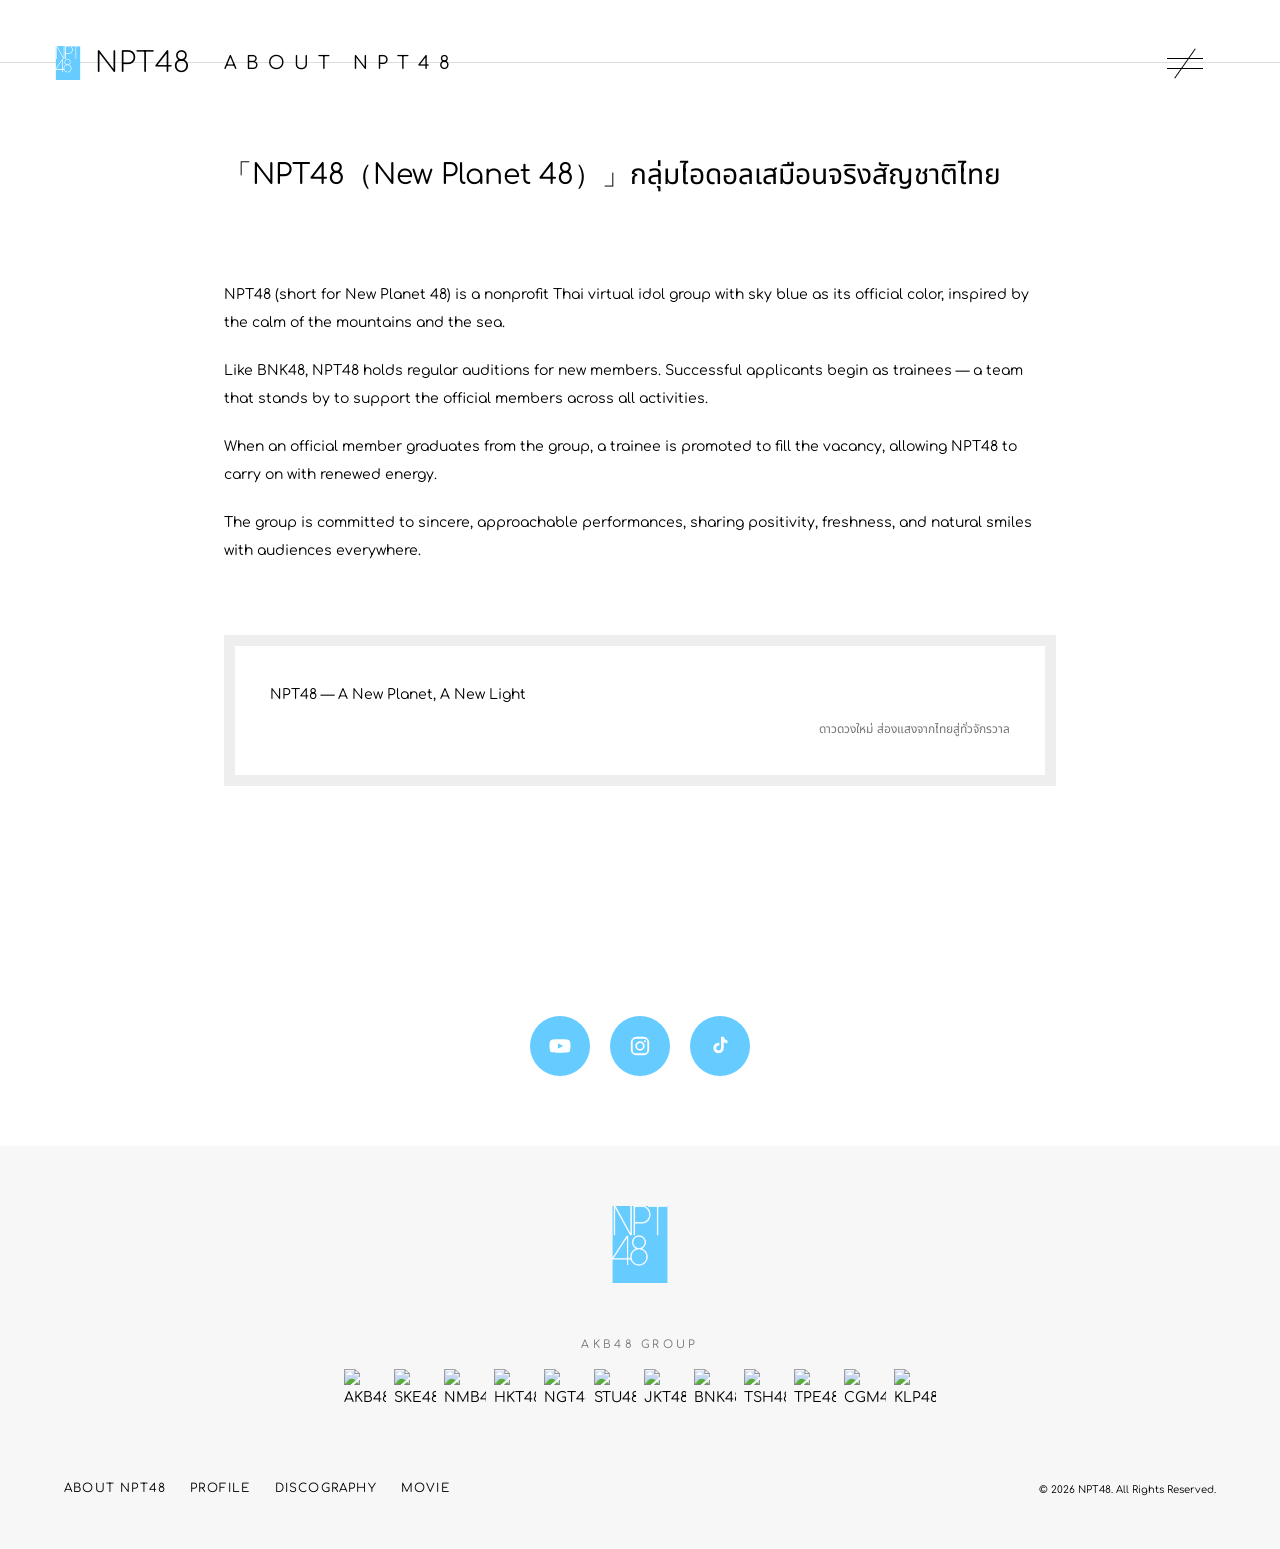
==== commit 2fb9b422: "Restyle the site after the ≠ME official site Thin Comfortaa type with wide letter-spacing, hairline " ====
--- a/about.html
+++ b/about.html
@@ -9,7 +9,7 @@
 
   <link rel="preconnect" href="https://fonts.googleapis.com">
   <link rel="preconnect" href="https://fonts.gstatic.com" crossorigin>
-  <link href="https://fonts.googleapis.com/css2?family=Noto+Sans:wght@400;500;700;900&family=Noto+Sans+Thai:wght@400;500;700&display=swap" rel="stylesheet">
+  <link href="https://fonts.googleapis.com/css2?family=Comfortaa:wght@300;400;700&family=Noto+Sans+Thai:wght@300;400;500&display=swap" rel="stylesheet">
   <link rel="stylesheet" href="assets/css/site.css">
 </head>
 <body>
@@ -18,16 +18,14 @@
   <script src="assets/js/nav.js"></script>
   <script src="assets/js/reveal.js"></script>
 
-  <main>
-    <div class="content page-title" style="padding-bottom:80px">
-      <h1 class="subtitle" data-pop>ABOUT</h1>
+  <main class="page">
+    <h1 class="page-tit"><span>ABOUT NPT48</span></h1>
 
+    <div class="inner">
       <div class="about">
-        <div class="logo-block" style="padding:0 0 24px" data-pop><img src="assets/images/logo.png" alt="NPT48 logo" width="500" height="500"></div>
-        <div class="about-name" data-pop>NPT48</div>
-        <div class="about-sub" data-pop>( NEW PLANET 48 )</div>
+        <p class="lead" data-pop>「NPT48（New Planet 48）」กลุ่มไอดอลเสมือนจริงสัญชาติไทย</p>
 
-        <p data-pop><span class="highlight">NPT48 (short for New Planet 48) is a nonprofit Thai virtual idol group</span> with sky blue as its official color, inspired by the calm of the mountains and the sea.</p>
+        <p data-pop>NPT48 (short for New Planet 48) is a nonprofit Thai virtual idol group with sky blue as its official color, inspired by the calm of the mountains and the sea.</p>
 
         <p data-pop style="--i:1">Like BNK48, NPT48 holds regular auditions for new members. Successful applicants begin as trainees — a team that stands by to support the official members across all activities.</p>
 
@@ -35,7 +33,7 @@
 
         <p data-pop style="--i:3">The group is committed to sincere, approachable performances, sharing positivity, freshness, and natural smiles with audiences everywhere.</p>
 
-        <div class="slogan" data-pop style="--i:4">NPT48 — A New Planet, A New Light<small>ดาวดวงใหม่ ส่องแสงจากไทยสู่ทั่วจักรวาล</small></div>
+        <div class="message" data-pop style="--i:4"><p>NPT48 — A New Planet, A New Light</p><span>ดาวดวงใหม่ ส่องแสงจากไทยสู่ทั่วจักรวาล</span></div>
       </div>
     </div>
   </main>
--- a/assets/css/site.css
+++ b/assets/css/site.css
@@ -1,219 +1,331 @@
 /* =========================================================
-   NPT48 Official Site — clean white + royal blue layout
-   (modelled on the TWS Japan official site): fixed white header,
-   centred caps section titles, outline pill buttons, blue bands
-   for VIDEO / PROFILE and a simple white footer.
+   NPT48 Official Site — modelled on the ≠ME official site:
+   airy white/pale-grey pages, thin Comfortaa type with wide
+   letter-spacing, hairline section titles, a floating wordmark
+   and "≠" menu button, a diagonal full-screen menu, circular
+   member photos, and NPT48 sky blue in place of ≠ME mint.
    ========================================================= */
 
 :root {
-  --blue: #0044d8;          /* main accent */
-  --blue-dark: #0036ad;
-  --blue-soft: #4a6fd6;     /* inactive tabs */
-  --sky: #66ccff;           /* NPT48 official colour, small accents */
-  --ink: #111111;
-  --muted: #6b7280;
-  --line: #d9dde3;
-  --bg: #ffffff;
-  --header-h: 96px;
-  --content: 1200px;
-  --font: "Noto Sans", "Noto Sans Thai", system-ui, -apple-system, "Segoe UI", sans-serif;
+  --accent: #66cbff;        /* NPT48 sky blue */
+  --accent-dark: #2fa9e6;
+  --accent-ink: #0b7bbd;    /* sky blue dark enough for small text */
+  --accent-pale: rgba(102, 203, 255, .16);
+  --ink: #000;
+  --text: #222;
+  --muted: #767676;
+  --line: #ddd;
+  --gray: #f7f7f7;
+  --new: #ffafc1;
+  --hover: #ffffc7;
+  --tag-movie: #0b7bbd;
+  --tag-release: #986ad6;
+  --inner: 65%;
+  --font: "Comfortaa", "Noto Sans Thai", "Work Sans", system-ui, sans-serif;
 }
 
 * { box-sizing: border-box; margin: 0; padding: 0; }
-html { scroll-behavior: smooth; scroll-padding-top: var(--header-h); }
+html { scroll-behavior: smooth; }
 body {
   font-family: var(--font);
-  color: var(--ink);
-  background: var(--bg);
-  line-height: 1.6;
+  font-size: 14px; line-height: 1.8;
+  color: var(--ink); background: #fff;
   overflow-x: hidden;
   -webkit-font-smoothing: antialiased;
 }
 img { display: block; max-width: 100%; }
-a { color: inherit; text-decoration: none; }
+a { color: inherit; text-decoration: none; transition: color .3s, opacity .3s; }
 button { font: inherit; color: inherit; background: none; border: 0; cursor: pointer; }
+ul, ol { list-style: none; }
+::selection { background: #333; color: #fff; }
 body.menu-open { overflow: hidden; }
 [hidden] { display: none !important; }
-
-.sr-only {
-  position: absolute; width: 1px; height: 1px; padding: 0; margin: -1px;
-  overflow: hidden; clip: rect(0 0 0 0); white-space: nowrap; border: 0;
-}
 .icon { width: 1em; height: 1em; flex: none; }
 
-/* ---------- Header ---------- */
-.site-header {
-  position: fixed; inset: 0 0 auto 0; z-index: 50;
-  height: var(--header-h);
-  background: #fff;
-  border-bottom: 1px solid transparent;
-  transition: border-color .2s;
-}
-body.is-scrolled .site-header { border-bottom-color: var(--line); }
-.toolbar {
-  height: 100%;
-  display: flex; align-items: center; gap: 24px;
-  padding: 0 32px;
-}
-.brand { display: flex; align-items: center; gap: 12px; flex: none; color: var(--blue); }
-.brand img { width: 52px; height: 52px; object-fit: cover; }
-.brand-text { font-weight: 800; line-height: 1.15; font-size: 13px; letter-spacing: .02em; }
-.brand-text b { display: block; font-size: 24px; font-weight: 900; letter-spacing: .01em; }
-
-.main-nav { flex: 1; display: flex; justify-content: flex-end; flex-wrap: wrap; gap: 4px 22px; }
-.main-nav a {
-  color: var(--blue); font-weight: 700; font-size: 16px; letter-spacing: .02em;
-  position: relative; padding: 4px 0;
-}
-.main-nav a::after {
-  content: ""; position: absolute; left: 0; right: 0; bottom: 0; height: 2px;
-  background: currentColor; transform: scaleX(0); transition: transform .2s;
-}
-.main-nav a:hover::after, .main-nav a.active::after { transform: scaleX(1); }
-
-.toolbar-buttons { display: flex; gap: 6px; }
-.toolbar-button {
-  display: inline-flex; align-items: center; justify-content: center; gap: 6px;
-  height: 48px; padding: 0 22px; border-radius: 999px;
-  background: var(--blue); color: #fff; font-weight: 700; font-size: 14px;
-  transition: background .2s;
-}
-.toolbar-button:hover { background: var(--blue-dark); }
-
-.menu-toggle { display: none; margin-left: auto; width: 44px; height: 44px; position: relative; color: var(--blue); }
-.menu-toggle span {
-  position: absolute; left: 10px; right: 10px; height: 2px; background: currentColor;
-  transition: transform .25s, opacity .25s;
-}
-.menu-toggle span:nth-child(1) { top: 14px; }
-.menu-toggle span:nth-child(2) { top: 21px; }
-.menu-toggle span:nth-child(3) { top: 28px; }
-body.menu-open .menu-toggle span:nth-child(1) { transform: translateY(7px) rotate(45deg); }
-body.menu-open .menu-toggle span:nth-child(2) { opacity: 0; }
-body.menu-open .menu-toggle span:nth-child(3) { transform: translateY(-7px) rotate(-45deg); }
-
-.mobile-menu {
-  position: fixed; inset: var(--header-h) 0 0 0; z-index: 49;
-  background: #fff; overflow-y: auto;
-  padding: 32px 24px 48px;
-  display: flex; flex-direction: column; align-items: center; gap: 28px;
-  opacity: 0; visibility: hidden; transition: opacity .25s, visibility .25s;
-}
-body.menu-open .mobile-menu { opacity: 1; visibility: visible; }
-.mobile-menu nav { display: flex; flex-direction: column; align-items: center; gap: 18px; }
-.mobile-menu nav a { color: var(--blue); font-weight: 700; font-size: 22px; text-align: center; line-height: 1.3; }
-.mobile-menu nav a small { display: block; color: var(--muted); font-size: 12px; font-weight: 500; }
-.mobile-menu .toolbar-buttons { flex-wrap: wrap; justify-content: center; }
-
-@media (max-width: 1023px) {
-  :root { --header-h: 64px; }
-  .toolbar { padding: 0 16px; }
-  .brand img { width: 40px; height: 40px; }
-  .brand-text { font-size: 11px; }
-  .brand-text b { font-size: 19px; }
-  .site-header .main-nav, .site-header .toolbar-buttons { display: none; }
-  .menu-toggle { display: block; }
-}
-@media (min-width: 1024px) { .mobile-menu { display: none; } }
-
-main { padding-top: var(--header-h); }
-
-/* ---------- Common blocks ---------- */
-.content { max-width: calc(var(--content) + 64px); margin: 0 auto; padding: 0 32px; }
-@media (max-width: 639px) { .content { padding: 0 16px; } }
-
-.section { padding: 64px 0; }
-.section--blue { background: var(--blue); color: #fff; }
-@media (max-width: 639px) { .section { padding: 40px 0; } }
-
-.subtitle {
-  text-align: center; color: var(--blue);
-  font-size: 32px; font-weight: 700; letter-spacing: .02em; line-height: 1.5;
-  margin-bottom: 40px;
-}
-.section--blue .subtitle { color: #fff; }
-.page-title { padding-top: 56px; }
-@media (max-width: 639px) {
-  .subtitle { font-size: 24px; margin-bottom: 28px; }
-  .page-title { padding-top: 36px; }
-}
-
-.btn-outline {
-  display: flex; align-items: center; justify-content: center;
-  width: 240px; max-width: 100%; height: 48px; margin: 0 auto;
-  border: 1px solid var(--blue); border-radius: 999px;
-  color: var(--blue); font-weight: 500; font-size: 14px; letter-spacing: .04em;
-  transition: background .2s, color .2s;
-}
-.btn-outline:hover { background: var(--blue); color: #fff; }
-.section--blue .btn-outline { border-color: #fff; color: #fff; }
-.section--blue .btn-outline:hover { background: #fff; color: var(--blue); }
+.inner { width: var(--inner); margin: 0 auto; position: relative; }
+@media (max-width: 767px) { :root { --inner: 88%; } }
+
+/* Fade-up on scroll (reveal.js adds .in-view) */
+[data-pop] { opacity: 0; transform: translateY(20px); transition: opacity .5s ease, transform .5s ease; transition-delay: calc(var(--i, 0) * 80ms); }
+[data-pop].in-view { opacity: 1; transform: none; }
+
+/* ---------- Header: floating wordmark + "≠" button ---------- */
+.brand {
+  position: fixed; top: 46px; left: 4%; z-index: 60;
+  display: flex; align-items: center; gap: 10px;
+  font-weight: 300; font-size: 28px; line-height: 1; letter-spacing: .02em;
+  transition: opacity .4s, visibility .4s;
+}
+.brand img { width: 34px; height: 34px; object-fit: cover; }
+.brand:hover { opacity: .5; }
+body.is-home:not(.is-scrolled) .brand { opacity: 0; visibility: hidden; }
+body.menu-open .brand { opacity: 0; visibility: hidden; }
+
+.nav-btn {
+  position: fixed; top: 58px; right: 6%; z-index: 80;
+  width: 36px; height: 12px;
+  transition: transform .3s ease;
+}
+.nav-btn span {
+  position: absolute; left: 0; width: 100%; height: 1px; background: var(--ink);
+  transition: all .3s ease;
+}
+.nav-btn span:nth-child(1) { top: 0; }
+.nav-btn span:nth-child(2) { top: 10px; }
+.nav-btn span:nth-child(3) { top: 5px; transform: rotate(-55deg); }
+.nav-btn::after { content: ""; position: absolute; inset: -16px -6px; }
+.nav-btn:hover span:nth-child(1) { top: -2px; }
+.nav-btn:hover span:nth-child(2) { top: 12px; }
+body.menu-open .nav-btn { transform: rotate(225deg); }
+body.menu-open .nav-btn span { background: #fff; }
+body.menu-open .nav-btn span:nth-child(1) { top: 6px; transform: rotate(90deg); }
+body.menu-open .nav-btn span:nth-child(2) { top: 6px; }
+body.menu-open .nav-btn span:nth-child(3) { opacity: 0; }
+
+@media (max-width: 767px) {
+  /* On phones a soft white band keeps the wordmark readable over scrolled content */
+  .site-header::before {
+    content: ""; position: fixed; inset: 0 0 auto 0; z-index: 59; height: 76px;
+    background: rgba(255, 255, 255, .94); transition: opacity .4s;
+  }
+  body.is-home:not(.is-scrolled) .site-header::before, body.menu-open .site-header::before { opacity: 0; }
+  .brand { top: 22px; left: 5%; font-size: 22px; }
+  .brand img { width: 28px; height: 28px; }
+  .nav-btn { top: 32px; right: 6%; width: 30px; }
+}
+
+/* ---------- Full-screen menu: a diagonal sky-blue wipe ---------- */
+.site-menu {
+  position: fixed; inset: 0; z-index: 70;
+  overflow: hidden; visibility: hidden;
+  transition: visibility 0s .5s;
+}
+.site-menu::before {
+  content: ""; position: absolute; z-index: 0;
+  width: 300vmax; height: 300vmax; top: 50%; left: 50%; margin: -150vmax 0 0 -150vmax;
+  background: var(--accent);
+  transform: rotate(45deg) scaleX(.001);
+  transition: transform .4s ease;
+}
+body.menu-open .site-menu { visibility: visible; transition: none; }
+body.menu-open .site-menu::before { transform: rotate(45deg) scaleX(1); }
+
+.site-menu-logo {
+  position: absolute; z-index: 1; top: 45%; left: 25%;
+  transform: translate(-50%, -50%);
+  color: #fff; text-align: center; line-height: 1;
+  opacity: 0; transition: opacity .3s;
+}
+.site-menu-logo b { display: block; font-weight: 300; font-size: clamp(56px, 8vw, 120px); letter-spacing: .02em; }
+.site-menu-logo small { display: block; margin-top: 18px; font-size: 13px; font-weight: 300; letter-spacing: .3em; }
+body.menu-open .site-menu-logo { opacity: 1; transition-delay: .25s; }
+
+.site-menu-nav {
+  position: absolute; z-index: 1; top: 50%; left: 55%;
+  transform: translateY(-50%);
+  opacity: 0; transition: opacity .3s;
+}
+body.menu-open .site-menu-nav { opacity: 1; }
+.site-menu-nav li { overflow: hidden; margin-bottom: 26px; }
+.site-menu-nav ul:first-child a {
+  display: block; color: #fff; font-size: 16px; line-height: 1.2;
+  font-weight: 300; letter-spacing: .2em;
+  transform: translateY(110%);
+  transition: transform .4s ease, color .3s;
+  transition-delay: calc(.25s + var(--i, 0) * 40ms), 0s;
+}
+body.menu-open .site-menu-nav ul:first-child a { transform: none; }
+.site-menu-nav a:hover, .site-menu-nav a.active { color: var(--hover); }
+.site-menu-sns { display: flex; gap: 18px; margin-top: 8px; }
+.site-menu-sns li { margin: 0; }
+.site-menu-sns a { display: block; color: #fff; width: 22px; height: 22px; }
+.site-menu-sns svg { width: 100%; height: 100%; }
+.site-menu-sns a:hover { color: var(--hover); }
+
+@media (max-width: 767px) {
+  .site-menu-logo { top: 18%; left: 50%; }
+  .site-menu-nav { top: 30%; left: 50%; transform: translateX(-50%); text-align: center; }
+  .site-menu-sns { justify-content: center; }
+}
+
+/* ---------- Page title (sub pages): letter-spaced on a hairline ---------- */
+main { position: relative; }
+.page { padding: 150px 0 140px; }
+.page-tit {
+  position: absolute; top: 48px; left: 0; right: 0; z-index: 1;
+  font-size: 18px; font-weight: 400; line-height: 1.5;
+  overflow: hidden; pointer-events: none;
+}
+.page-tit::before {
+  content: ""; position: absolute; top: 50%; left: 0; height: 1px; width: 0;
+  background: var(--line); transition: width .5s ease .2s;
+}
+.page-tit span {
+  display: block; width: var(--inner); margin: 0 auto; position: relative; top: 2px;
+  letter-spacing: 3em; transform: translateY(110%);
+}
+.loaded .page-tit::before { width: 100%; }
+.loaded .page-tit span { animation: titVisible .9s ease-out .4s forwards; }
+@keyframes titVisible {
+  0% { letter-spacing: 3em; transform: translateY(110%); }
+  60% { letter-spacing: 3em; transform: none; }
+  100% { letter-spacing: .5em; transform: none; }
+}
+@media (max-width: 767px) {
+  .page { padding: 130px 0 100px; }
+  .page-tit { top: 84px; font-size: 15px; }
+}
+
+/* ---------- Home section titles ---------- */
+.home-sec { position: relative; padding: 80px 0; background: #fff; }
+.home-sec--gray { background: var(--gray); }
+.sec-tit { position: relative; margin-bottom: 70px; font-size: 18px; line-height: 1.5; }
+.sec-tit::before {
+  content: ""; position: absolute; top: 50%; left: 0; height: 1px; width: 0;
+  background: var(--line); transition: width .4s ease .3s;
+}
+.sec-tit h2 { font: inherit; overflow: hidden; }
+.sec-tit h2 span {
+  display: block; width: var(--inner); margin: 0 auto; position: relative; top: 2px;
+  letter-spacing: 3em; transform: translateY(110%);
+}
+.sec-tit.in-view::before { width: 100%; }
+.sec-tit.in-view h2 span { animation: titVisible .9s ease-out .5s forwards; }
+.sec-tit[data-pop] { opacity: 1; transform: none; }
+
+/* "VIEW MORE" link with a diagonal accent stroke that fills on hover */
+.more {
+  position: absolute; top: 2px; right: 17.5%; z-index: 1;
+  display: inline-block; font-size: 13px; line-height: 1.6; letter-spacing: .2em;
+  isolation: isolate; transition: color .2s;
+}
+.more::after {
+  content: ""; position: absolute; z-index: -1; top: 10px; right: 11px;
+  width: 40px; height: 1px; background: var(--accent);
+  transform: rotate(-60deg); transition: all .2s ease;
+}
+.more:hover { color: #fff; }
+.more:hover::after { width: 110%; height: 100%; top: -1px; right: -3px; transform: none; }
+.back { text-align: center; margin-top: 70px; }
+.back .more { position: relative; top: 0; right: 0; }
+@media (max-width: 767px) {
+  .home-sec { padding: 60px 0; }
+  .sec-tit { margin-bottom: 44px; font-size: 15px; }
+  .sec-tit .more { position: static; display: table; margin: 18px 6% 0 auto; font-size: 11px; }
+}
 
 .data-empty { padding: 40px 16px; text-align: center; color: var(--muted); width: 100%; }
-.section--blue .data-empty { color: rgba(255, 255, 255, .8); }
 
 #loading-overlay {
   display: flex; flex-direction: column; align-items: center; gap: 14px;
-  padding: 80px 16px; color: var(--muted); font-size: 14px;
+  padding: 80px 16px; color: var(--muted); font-size: 13px; letter-spacing: .1em;
 }
 .spinner-ring {
-  width: 36px; height: 36px; border-radius: 50%;
-  border: 3px solid var(--line); border-top-color: var(--blue);
+  width: 30px; height: 30px; border-radius: 50%;
+  border: 1px solid var(--line); border-top-color: var(--accent);
   animation: spin .8s linear infinite;
 }
 @keyframes spin { to { transform: rotate(360deg); } }
 
-/* Gentle fade-up on scroll (reveal.js adds .in-view) */
-[data-pop] { opacity: 0; transform: translateY(16px); transition: opacity .6s ease, transform .6s ease; transition-delay: calc(var(--i, 0) * 60ms); }
-[data-pop].in-view { opacity: 1; transform: none; }
-
-/* ---------- Home: hero + banner slider ---------- */
-.hero img { width: 100%; height: auto; max-height: calc(100vh - var(--header-h)); object-fit: cover; }
-
-.slider { position: relative; padding: 40px 0 16px; }
+/* Outlined category tags (≠ME style) */
+.tag {
+  display: inline-block; font-size: 10px; line-height: 1; letter-spacing: .05em;
+  border: 1px solid currentColor; padding: 6px 10px 5px; vertical-align: middle;
+}
+.tag--movie { color: var(--tag-movie); }
+.tag--release, .tag--single { color: var(--accent-ink); }
+.tag--album { color: var(--tag-release); }
+.tag--dvd { color: #0089ff; }
+.new { display: inline-block; font-size: 10px; color: var(--new); margin-left: 10px; letter-spacing: .05em; }
+
+/* ---------- Home: hero ---------- */
+.hero {
+  position: relative; overflow: hidden;
+  min-height: 100vh; padding: 9vh 3vw 90px;
+  display: flex; flex-direction: column; align-items: center; justify-content: center; gap: 4vh;
+  background: #fff;
+}
+.hero::before, .hero::after {
+  content: ""; position: absolute; z-index: 0; width: 0; height: 0;
+  background: var(--accent-pale); transform: rotate(-45deg);
+  transition: width .6s ease .4s, height .6s ease .4s;
+}
+.hero::before { bottom: -30vw; left: -27vw; }
+.hero::after { top: -30vw; right: -27vw; }
+.loaded .hero::before, .loaded .hero::after { width: 30vw; height: 70vw; }
+.hero-logo { position: relative; z-index: 1; text-align: center; color: var(--accent); line-height: 1; }
+.hero-logo b { display: block; font-weight: 300; font-size: clamp(54px, 7vw, 104px); letter-spacing: .02em; }
+.hero-logo small { display: block; margin-top: 16px; font-size: 12px; color: var(--accent-ink); letter-spacing: .3em; }
+.hero-visual { position: relative; z-index: 1; width: 100%; max-width: 1500px; overflow: hidden; }
+.hero-visual img { width: 100%; height: auto; transform: scale(1.12); transition: transform 1.2s ease-out; }
+.loaded .hero-visual img { transform: none; }
+.scroll-line {
+  position: absolute; z-index: 2; bottom: 0; left: 50%; width: 1px; height: 60px; overflow: hidden;
+}
+.scroll-line::after {
+  content: ""; position: absolute; left: 0; width: 100%; background: var(--accent);
+  animation: scrollLine 1.2s linear .4s infinite;
+}
+@keyframes scrollLine {
+  0% { top: 0; height: 0; }
+  46% { top: 0; height: 100%; }
+  54% { top: 0; height: 100%; transform: translateY(0); }
+  100% { top: 100%; height: 0; }
+}
+@media (max-width: 767px) {
+  .hero { min-height: 0; padding: 100px 0 70px; gap: 32px; }
+  .hero::before, .hero::after { display: none; }
+}
+
+/* ---------- Home: banner carousel ---------- */
+.slider { position: relative; padding: 20px 0 50px; overflow: hidden; }
 .slider-track {
-  display: flex; gap: 16px; overflow-x: auto; scroll-snap-type: x mandatory;
-  scrollbar-width: none; padding: 0 max(56px, calc((100% - var(--content)) / 2));
+  display: flex; gap: 20px; overflow-x: auto; scroll-snap-type: x mandatory;
+  scrollbar-width: none; padding: 20px max(24px, calc(50% - 300px));
 }
 .slider-track::-webkit-scrollbar { display: none; }
 .banner-card {
-  flex: 0 0 300px; scroll-snap-align: center;
-  aspect-ratio: 16 / 9; overflow: hidden; background: #eef1f6;
-}
-.banner-card img { width: 100%; height: 100%; object-fit: cover; transition: transform .4s; }
-.banner-card:hover img { transform: scale(1.04); }
-.slider-arrow {
-  position: absolute; top: calc(40px + 84px); transform: translateY(-50%);
-  width: 40px; height: 40px; display: grid; place-items: center;
-  color: var(--blue); font-size: 28px;
-}
-.slider-arrow--prev { left: 8px; }
-.slider-arrow--next { right: 8px; }
-.slider-dots { display: flex; justify-content: center; gap: 12px; margin-top: 20px; list-style: none; }
-.slider-dots button { width: 10px; height: 10px; border-radius: 50%; background: #c8d3ee; transition: background .2s; }
-.slider-dots button.active { background: var(--blue); }
-@media (max-width: 639px) {
-  .banner-card { flex-basis: 76%; }
-  .slider-track { gap: 10px; padding: 0 12%; }
-  .slider-arrow { display: none; }
-}
-
-/* ---------- Home: NEWS list ---------- */
-.news-list { margin-bottom: 40px; border-top: 1px solid var(--line); }
-.news-item { display: block; padding: 24px 0; border-bottom: 1px solid var(--line); }
-.news-item[hidden] { display: none; }
-.news-meta { display: flex; align-items: center; gap: 8px; font-size: 13px; color: var(--ink); }
-.news-meta .sep { color: var(--muted); }
-.news-new { background: var(--blue); color: #fff; font-size: 11px; font-weight: 700; padding: 0 6px; line-height: 18px; }
-.news-title { display: block; margin-top: 6px; font-weight: 500; font-size: 15px; }
-.news-item:hover .news-title { text-decoration: underline; }
-
-/* ---------- Home: VIDEO ---------- */
-.video-frame { position: relative; aspect-ratio: 16 / 9; background: #000; }
-.video-frame iframe, .video-frame img { position: absolute; inset: 0; width: 100%; height: 100%; border: 0; object-fit: cover; }
-.video-now { margin-top: 14px; font-weight: 700; font-size: 16px; }
-.video-now small { display: block; font-weight: 400; font-size: 13px; opacity: .8; }
-
+  flex: 0 0 600px; max-width: 86vw; scroll-snap-align: center;
+  aspect-ratio: 16 / 9; overflow: hidden; background: var(--gray); border: 1px solid #eee;
+}
+.banner-card img { width: 100%; height: 100%; object-fit: cover; transition: opacity .3s; }
+.banner-card:hover img { opacity: .5; }
+.slider-arrow, .rail-arrow {
+  position: absolute; z-index: 3; top: 50%;
+  width: 40px; height: 70px; margin-top: -35px;
+  opacity: 0; transition: opacity .3s, left .3s, right .3s;
+}
+.slider-arrow::before, .rail-arrow::before {
+  content: ""; position: absolute; top: 50%; left: 50%; width: 26px; height: 26px;
+  border-left: 1px solid var(--accent); border-bottom: 1px solid var(--accent);
+  transform: translate(-30%, -50%) rotate(45deg);
+}
+.slider-arrow--next::before, .rail-arrow--next::before { transform: translate(-70%, -50%) rotate(-135deg); }
+.slider-arrow { top: calc(50% - 15px); }
+.slider-arrow--prev { left: calc(50% - 360px); }
+.slider-arrow--next { right: calc(50% - 360px); }
+.slider:hover .slider-arrow, .rail-wrap:hover .rail-arrow, .rail-arrow:focus-visible { opacity: 1; }
+.slider-dots { position: absolute; bottom: 18px; left: 0; right: 0; display: flex; justify-content: center; gap: 12px; }
+.slider-dots button { width: 8px; height: 8px; border-radius: 50%; background: var(--line); transition: background .3s, transform .3s; }
+.slider-dots button:hover { background: var(--muted); transform: scale(1.2); }
+.slider-dots button.active { background: var(--muted); }
+@media (max-width: 767px) { .slider-arrow { display: none; } .slider-track { gap: 12px; } }
+
+/* ---------- Home: NEWS ---------- */
+.info-list li + li { margin-top: 30px; }
+.info-list a { display: block; position: relative; overflow: hidden; padding-top: 10px; transition: padding-left .3s ease; }
+.info-list .arrow {
+  position: absolute; top: 50%; left: -35px; width: 23px; height: 9px; margin-top: -2px;
+  color: var(--accent); transition: left .3s ease;
+}
+.info-list a:hover { padding-left: 40px; }
+.info-list a:hover .arrow { left: 0; }
+.info-list .date { display: block; font-size: 11px; letter-spacing: .1em; margin-bottom: 5px; }
+.info-list .date .tag { margin-left: 10px; }
+.info-list .tit { display: block; font-size: 15px; line-height: 1.7; overflow-wrap: anywhere; }
+.info-list li[hidden] { display: none; }
+
+/* ---------- Home: PROFILE rail (circles) ---------- */
 .rail-wrap { position: relative; }
 .rail {
   display: flex; overflow-x: auto; scroll-snap-type: x mandatory;
@@ -221,166 +333,172 @@
 }
 .rail::-webkit-scrollbar { display: none; }
 .rail:active { cursor: grabbing; }
-.rail-arrow {
-  position: absolute; top: 50%; transform: translateY(-50%); z-index: 2;
-  width: 44px; height: 44px; border-radius: 50%;
-  background: #fff; color: var(--blue); display: grid; place-items: center;
-  box-shadow: 0 2px 10px rgba(0, 0, 0, .18); font-size: 22px;
-  transition: transform .2s;
-}
-.rail-arrow:hover { transform: translateY(-50%) scale(1.08); }
-.rail-arrow--prev { left: 12px; }
-.rail-arrow--next { right: 12px; }
-
-.movie-rail { gap: 16px; margin-top: 32px; }
-.movie-item { flex: 0 0 calc((100% - 48px) / 4); scroll-snap-align: start; color: #fff; text-align: left; }
-.movie-thumb { aspect-ratio: 16 / 9; overflow: hidden; background: rgba(255, 255, 255, .15); outline: 2px solid transparent; outline-offset: -2px; transition: outline-color .2s; }
-.movie-thumb img { width: 100%; height: 100%; object-fit: cover; transition: transform .4s; }
+.rail-arrow--prev { left: 2%; }
+.rail-arrow--next { right: 2%; }
+@media (hover: none) { .rail-arrow { display: none; } }
+
+.members-rail { gap: 3vw; padding: 0 6vw; scroll-padding: 0 6vw; }
+.members-rail .member-tile { flex: 0 0 calc((100% - 12vw) / 5.5); scroll-snap-align: start; }
+@media (max-width: 1023px) { .members-rail .member-tile { flex-basis: calc((100% - 6vw) / 3.4); } }
+@media (max-width: 639px) { .members-rail .member-tile { flex-basis: 40%; } }
+.home-members .back { margin-top: 50px; }
+
+/* ---------- Home: MOVIE (centred carousel) ---------- */
+.movie-rail { gap: 20px; padding: 20px 21vw 0; }
+.movie-item { flex: 0 0 58vw; scroll-snap-align: center; position: relative; }
+.movie-thumb {
+  position: relative; aspect-ratio: 16 / 9; overflow: hidden; background: #ddd;
+  border: 4px solid transparent; transition: border-color .3s;
+}
+.movie-thumb::before {
+  content: ""; position: absolute; inset: 0; z-index: 1; background: rgba(0, 0, 0, .4);
+  transition: opacity .3s;
+}
+.movie-thumb img { width: 100%; height: 100%; object-fit: cover; transition: transform .5s ease-out; }
+.movie-thumb iframe { position: absolute; inset: 0; z-index: 2; width: 100%; height: 100%; border: 0; }
 .movie-item:hover .movie-thumb img { transform: scale(1.05); }
-.movie-item.is-playing .movie-thumb { outline-color: #fff; }
-.movie-title { margin-top: 8px; font-weight: 700; font-size: 14px; line-height: 1.4; }
-.movie-date { font-size: 12px; opacity: .8; }
-.movie-rail-wrap .rail-arrow { top: calc(32px + (100vw - 64px) / 4 * 9 / 16 / 2); }
-@media (min-width: 1264px) { .movie-rail-wrap .rail-arrow { top: calc(32px + 1200px / 4 * 9 / 16 / 2); } }
-@media (max-width: 1023px) {
-  .movie-item { flex-basis: calc((100% - 16px) / 2); }
-  .movie-rail-wrap .rail-arrow { display: none; }
-}
-@media (max-width: 639px) { .movie-item { flex-basis: 70%; } .movie-rail { gap: 12px; } }
-
-/* ---------- Member tiles (home rail, profile grid) ---------- */
-.member-tile { display: block; scroll-snap-align: start; position: relative; }
-.member-photo { aspect-ratio: 3 / 4; overflow: hidden; background: #dbe4f8; }
-.member-photo img { width: 100%; height: 100%; object-fit: cover; object-position: top; transition: transform .45s; }
-.member-tile:hover .member-photo img { transform: scale(1.05); }
-.member-name {
-  padding: 10px 6px 12px; text-align: center;
-  font-weight: 700; font-size: 16px; letter-spacing: .03em; line-height: 1.3;
-}
-.member-name small { display: block; font-size: 11px; font-weight: 400; opacity: .8; letter-spacing: 0; }
-.member-badge {
-  position: absolute; top: 8px; left: 8px; z-index: 1;
-  background: var(--blue); color: #fff; font-size: 11px; font-weight: 700;
-  padding: 0 8px; line-height: 20px; border-radius: 999px;
-}
-
-/* Home: edge-to-edge looping row, white names on blue */
-.members-rail .member-tile { flex: 0 0 calc(100% / 6); color: #fff; }
-@media (max-width: 1023px) { .members-rail .member-tile { flex-basis: calc(100% / 3); } }
-@media (max-width: 639px) { .members-rail .member-tile { flex-basis: 50%; } }
-.section--members { padding-top: 0; }
-.section--members .rail-wrap { margin-bottom: 40px; }
-
-/* Profile page: framed grid, blue names on a white strip */
-.member-grid {
-  display: grid; grid-template-columns: repeat(6, 1fr); gap: 0;
-}
-.member-grid .member-name { color: var(--blue); background: #fff; }
-.member-grid .member-tile.active .member-name { background: var(--blue); color: #fff; }
-@media (max-width: 1023px) { .member-grid { grid-template-columns: repeat(3, 1fr); } }
-@media (max-width: 639px) { .member-grid { grid-template-columns: repeat(2, 1fr); } }
-
-/* ---------- Tabs (profile team filter, discography types) ---------- */
-.tabs { display: flex; justify-content: center; flex-wrap: wrap; gap: 8px 16px; margin-bottom: 40px; list-style: none; }
-.tabs button, .tabs a {
-  min-width: 96px; padding: 4px 8px 8px; text-align: center;
-  color: var(--blue-soft); font-size: 14px;
-  border-bottom: 1px solid currentColor;
-  transition: color .2s;
-}
-.tabs button:hover, .tabs a:hover { color: var(--blue); }
-.tabs .active { color: var(--blue); font-weight: 700; border-bottom-width: 2px; }
-.section--blue .tabs button { color: rgba(255, 255, 255, .8); }
-.section--blue .tabs button:hover, .section--blue .tabs .active { color: #fff; }
-@media (max-width: 639px) { .tabs { gap: 6px 10px; } .tabs button, .tabs a { min-width: 0; padding: 4px 6px 8px; font-size: 13px; } }
-
-/* ---------- Profile page ---------- */
-.group-photo { max-width: var(--content); margin: 0 auto; }
-.group-photo img { width: 100%; height: auto; }
-.logo-block { display: flex; justify-content: center; padding: 56px 0 64px; }
-.logo-block img { width: 150px; height: 150px; object-fit: cover; }
-@media (max-width: 639px) { .logo-block { padding: 40px 0 48px; } .logo-block img { width: 110px; height: 110px; } }
-
-.member-detail { max-width: 720px; margin: 0 auto; text-align: center; }
-.member-detail-photo { max-width: 470px; margin: 0 auto; aspect-ratio: 3 / 4; background: #dbe4f8; overflow: hidden; }
-.member-detail-photo img { width: 100%; height: 100%; object-fit: cover; object-position: top; }
-.member-detail h2 { margin-top: 24px; font-size: 28px; font-weight: 700; letter-spacing: .03em; }
-.member-detail .names { font-size: 14px; color: var(--muted); }
-.member-detail .ig-link {
-  display: inline-flex; align-items: center; gap: 6px; margin-top: 12px;
-  color: var(--blue); font-weight: 700; font-size: 13px;
-}
-.member-detail .ig-link .icon { font-size: 18px; }
-.info-grid {
-  display: grid; grid-template-columns: repeat(2, 1fr); gap: 20px 32px;
-  margin-top: 32px; text-align: center;
-}
-.info-grid dt { font-size: 12px; font-weight: 700; letter-spacing: .08em; color: var(--blue); }
-.info-grid dd { font-size: 14px; margin-top: 2px; overflow-wrap: anywhere; }
-.info-grid .wide { grid-column: 1 / -1; }
-@media (max-width: 479px) { .info-grid { grid-template-columns: 1fr; } }
+.movie-item.is-current .movie-thumb { border-color: var(--accent); }
+.movie-item.is-current .movie-thumb::before { opacity: 0; }
+.movie-title { margin-top: 12px; font-size: 13px; line-height: 1.6; }
+.movie-date { font-size: 11px; color: var(--muted); letter-spacing: .1em; }
+.movie-rail-wrap .rail-arrow { top: calc(20px + 58vw * 9 / 32); }
+.movie-rail-wrap .rail-arrow--prev { left: calc(21vw - 60px); }
+.movie-rail-wrap .rail-arrow--next { right: calc(21vw - 60px); }
+.movie-rail-wrap .rail-arrow { opacity: 1; }
+@media (max-width: 767px) {
+  .movie-rail { gap: 12px; padding: 10px 8vw 0; }
+  .movie-item { flex-basis: 84vw; }
+}
+
+/* ---------- SNS circles (above the footer) ---------- */
+.sns-block { padding: 90px 0 70px; background: #fff; }
+.sns-circles { display: flex; justify-content: center; gap: 20px; }
+.sns-circles a {
+  display: flex; align-items: center; justify-content: center;
+  width: 60px; height: 60px; border-radius: 50%;
+  background: var(--accent); color: #fff; transition: color .3s, background .3s;
+}
+.sns-circles svg { width: 22px; height: 22px; }
+.sns-circles a:hover { color: var(--hover); background: var(--accent-dark); }
+
+/* ---------- Footer ---------- */
+.site-footer { background: var(--gray); padding: 60px 0 50px; text-align: center; }
+.footer-logo { display: inline-block; margin-bottom: 44px; }
+.footer-logo img { width: clamp(64px, 6vw, 90px); height: auto; }
+.footer-logo:hover { opacity: .5; }
+.group-label { font-size: 11px; letter-spacing: .3em; color: var(--muted); margin-bottom: 14px; }
+.logo-grid { display: flex; flex-wrap: wrap; justify-content: center; gap: 8px; width: 70%; margin: 0 auto 50px; }
+.logo-grid img { width: 42px; height: auto; transition: opacity .3s; }
+.logo-grid a:hover img { opacity: .5; }
+.footer-info {
+  display: flex; flex-wrap: wrap; align-items: flex-end; justify-content: space-between; gap: 16px;
+  width: 90%; margin: 0 auto;
+}
+.footer-menu { display: flex; flex-wrap: wrap; gap: 6px 24px; font-size: 12px; letter-spacing: .1em; }
+.footer-menu a:hover { color: var(--accent-ink); }
+.footer-copy { font-size: 10px; margin-left: auto; }
+@media (max-width: 767px) {
+  .footer-info { flex-direction: column; align-items: center; }
+  .footer-menu { justify-content: center; }
+  .footer-copy { margin: 0; }
+  .logo-grid { width: 90%; }
+}
+
+/* ---------- Category tabs (team filter, discography types) ---------- */
+.category-list { display: flex; flex-wrap: wrap; gap: 8px 28px; margin-bottom: 80px; }
+.category-list button, .category-list a {
+  position: relative; padding: 0; font-size: 11px; letter-spacing: .05em; color: var(--muted);
+}
+.category-list button::before, .category-list a::before {
+  content: ""; position: absolute; left: 0; bottom: -4px; width: 100%; height: 1px;
+  background: var(--accent); transform: scaleX(0); transform-origin: right;
+  transition: transform .7s cubic-bezier(.19, 1, .22, 1);
+}
+.category-list button:hover, .category-list a:hover, .category-list .active { color: var(--ink); }
+.category-list button:hover::before, .category-list a:hover::before { transform: scaleX(1); transform-origin: left; }
+.category-list .active::before { transform: scaleX(1); }
+@media (max-width: 767px) { .category-list { margin-bottom: 44px; gap: 10px 20px; } }
+
+/* ---------- Member tiles (profile grid + home rail) ---------- */
+.member-tile { display: block; min-width: 0; }
+.member-photo { aspect-ratio: 1; border-radius: 50%; overflow: hidden; background: #eef7fd; }
+.member-photo img { width: 100%; height: 100%; object-fit: cover; object-position: top; transition: transform .5s ease-out; }
+.member-tile:hover .member-photo img { transform: scale(1.1); }
+.member-name { margin-top: 15px; padding: 0 2vw; font-size: 14px; line-height: 1.5; letter-spacing: .05em; }
+.member-name small { display: block; font-size: 11px; color: var(--muted); letter-spacing: .03em; }
+.members-rail .member-name { text-align: center; padding: 0; }
+
+.member-grid { display: grid; grid-template-columns: repeat(3, 1fr); gap: 30px 5%; }
+.member-grid .member-tile.active .member-name { color: var(--accent-ink); }
+@media (max-width: 767px) {
+  .member-grid { grid-template-columns: repeat(2, 1fr); gap: 24px 6%; }
+  .member-name { padding: 0 4px; font-size: 13px; }
+}
+
+/* ---------- Member detail ---------- */
+.prof-detail { display: flex; align-items: flex-start; gap: 7%; }
+.prof-detail .ph { flex: 0 0 45%; aspect-ratio: 2 / 3; overflow: hidden; background: #eef7fd; }
+.prof-detail .ph img { width: 100%; height: 100%; object-fit: cover; object-position: top; }
+.prof-detail .status { flex: 1; min-width: 0; padding-top: 11vw; }
+.prof-detail .status h2 { font-size: clamp(22px, 2vw, 30px); font-weight: 400; line-height: 1.4; margin-bottom: 30px; }
+.prof-detail .status h2 b { font-weight: inherit; }
+.prof-detail .status h2 span { display: block; font-size: 11px; letter-spacing: .05em; margin-top: 3px; }
+.prof-detail dl { display: grid; grid-template-columns: 8.5em 1fr; gap: 7px 0; margin-bottom: 30px; }
+.prof-detail dt { color: var(--muted); font-size: 11px; letter-spacing: .05em; padding-top: 3px; }
+.prof-detail dd { overflow-wrap: anywhere; }
+.prof-sns { display: flex; gap: 8px; }
+.prof-sns a {
+  display: flex; align-items: center; justify-content: center;
+  width: 30px; height: 30px; border-radius: 9px; background: var(--ink); color: #fff; transition: background .3s;
+}
+.prof-sns svg { width: 16px; height: 16px; }
+.prof-sns a:hover { background: var(--accent); }
+@media (max-width: 767px) {
+  .prof-detail { flex-direction: column; gap: 28px; }
+  .prof-detail .ph { flex: none; width: 100%; }
+  .prof-detail .status { padding-top: 0; }
+}
 
 /* ---------- Discography ---------- */
-.disco-list { display: grid; grid-template-columns: repeat(2, 1fr); gap: 32px 40px; }
-.disco-item { display: flex; gap: 20px; align-items: flex-start; }
-.disco-cover { flex: 0 0 180px; aspect-ratio: 1; overflow: hidden; background: #eef1f6; }
-.disco-cover img { width: 100%; height: 100%; object-fit: cover; transition: transform .4s; }
-.disco-item:hover .disco-cover img { transform: scale(1.05); }
-.disco-meta { font-size: 13px; display: flex; gap: 8px; margin-top: 4px; }
-.disco-meta .sep { color: var(--muted); }
-.disco-title { margin-top: 8px; font-size: 15px; font-weight: 500; line-height: 1.5; }
-.disco-item:hover .disco-title { text-decoration: underline; }
-@media (max-width: 767px) {
-  .disco-list { grid-template-columns: 1fr; gap: 24px; }
-  .disco-cover { flex-basis: 120px; }
-}
-
-.disco-detail { text-align: center; }
-.disco-detail-cover { max-width: 380px; margin: 0 auto; aspect-ratio: 1; background: #eef1f6; }
-.disco-detail-cover img { width: 100%; height: 100%; object-fit: cover; }
-.disco-detail .meta { margin-top: 24px; font-size: 13px; }
-.disco-detail h2 { margin-top: 10px; font-size: 18px; font-weight: 700; line-height: 1.5; }
-.detail-box {
-  margin: 40px 0; padding: 24px 28px; border: 1px solid var(--line); text-align: left;
-  font-size: 14px;
-}
-.detail-box h3 { font-size: 14px; font-weight: 700; }
-.detail-box h3::before { content: "■"; margin-right: 2px; }
-.detail-box p + h3 { margin-top: 12px; }
-.detail-box a { color: var(--blue); overflow-wrap: anywhere; }
-.detail-box a:hover { text-decoration: underline; }
-.detail-actions { display: flex; flex-direction: column; gap: 16px; margin-bottom: 8px; }
+.disco-list { display: grid; grid-template-columns: repeat(3, 1fr); gap: 40px 5%; }
+.disco-item { display: block; min-width: 0; }
+.disco-cover { position: relative; aspect-ratio: 1; overflow: hidden; margin-bottom: 15px; background: var(--gray); }
+.disco-cover .blur { position: absolute; inset: -10px; width: calc(100% + 20px); height: calc(100% + 20px); object-fit: cover; filter: blur(6px); opacity: .7; }
+.disco-cover .main { position: relative; z-index: 1; width: 100%; height: 100%; object-fit: contain; transition: transform .5s ease-out; }
+.disco-item:hover .disco-cover .main { transform: scale(1.1); }
+.disco-meta { font-size: 11px; letter-spacing: .1em; margin-bottom: 5px; }
+.disco-meta .tag { margin-right: 10px; }
+.disco-title { font-size: 15px; line-height: 1.6; overflow-wrap: anywhere; }
+@media (max-width: 767px) { .disco-list { grid-template-columns: repeat(2, 1fr); gap: 28px 6%; } .disco-title { font-size: 13px; } }
+
+.disco-detail { display: flex; align-items: flex-start; gap: 5%; }
+.disco-detail .ph { flex: 0 0 45%; aspect-ratio: 1; background: var(--gray); }
+.disco-detail .ph img { width: 100%; height: 100%; object-fit: cover; }
+.disco-detail .text-area { flex: 1; min-width: 0; }
+.disco-detail .tag { margin-bottom: 20px; }
+.disco-detail h2 { font-size: clamp(20px, 2vw, 28px); font-weight: 400; line-height: 1.5; margin-bottom: 10px; }
+.disco-detail .date { font-size: 12px; letter-spacing: .1em; margin-bottom: 30px; }
+.disco-detail .txt { margin-bottom: 40px; overflow-wrap: anywhere; }
+.disco-detail .txt h3 { font-size: 12px; font-weight: 400; color: var(--muted); letter-spacing: .1em; margin-bottom: 4px; }
+.disco-detail .txt p + h3 { margin-top: 18px; }
+.disco-detail .txt a { color: var(--accent-ink); }
+.disco-detail .txt a:hover { text-decoration: underline; }
+.btn-line {
+  display: inline-flex; align-items: center; justify-content: center;
+  min-width: 220px; height: 48px; padding: 0 24px;
+  border: 1px solid var(--ink); font-size: 12px; letter-spacing: .2em;
+  transition: background .3s, color .3s;
+}
+.btn-line:hover { background: var(--ink); color: #fff; }
+@media (max-width: 767px) {
+  .disco-detail { flex-direction: column; gap: 28px; }
+  .disco-detail .ph { flex: none; width: 100%; }
+}
 
 /* ---------- About ---------- */
-.about { max-width: 800px; margin: 0 auto; text-align: center; }
-.about-name { font-size: 32px; font-weight: 900; color: var(--blue); letter-spacing: .04em; }
-.about-sub { font-size: 13px; color: var(--muted); letter-spacing: .1em; margin-bottom: 40px; }
-.about p { font-size: 15px; line-height: 2; margin-bottom: 20px; text-align: left; }
-.about .highlight { color: var(--blue); font-weight: 700; }
-.slogan {
-  margin-top: 40px; padding: 28px 16px; background: var(--blue); color: #fff;
-  font-weight: 700; font-size: 18px; letter-spacing: .04em;
-}
-.slogan small { display: block; font-size: 13px; font-weight: 400; opacity: .85; margin-top: 4px; }
-
-/* ---------- Footer ---------- */
-.site-footer { padding: 64px 16px 40px; text-align: center; }
-.page-top {
-  display: grid; place-items: center; margin: 0 auto 32px;
-  width: 26px; height: 26px; border-radius: 50%; border: 1.5px solid var(--blue); color: var(--blue);
-  font-size: 14px; transition: background .2s, color .2s;
-}
-.page-top:hover { background: var(--blue); color: #fff; }
-.sns { display: flex; justify-content: center; flex-wrap: wrap; gap: 8px 20px; margin-bottom: 36px; }
-.sns a { width: 64px; display: flex; flex-direction: column; align-items: center; gap: 6px; font-size: 10px; line-height: 1.3; color: var(--ink); }
-.sns svg { width: 32px; height: 32px; transition: transform .2s; }
-.sns a:hover svg { transform: translateY(-2px); }
-.footer-logo { display: inline-block; margin-bottom: 28px; }
-.footer-logo img { width: 72px; height: 72px; object-fit: cover; }
-.group-label { font-size: 11px; font-weight: 700; letter-spacing: .12em; color: var(--muted); margin-bottom: 12px; }
-.logo-grid { display: flex; flex-wrap: wrap; justify-content: center; gap: 8px; max-width: 720px; margin: 0 auto 32px; }
-.logo-grid img { width: 44px; height: auto; opacity: .75; transition: opacity .2s; }
-.logo-grid a:hover img { opacity: 1; }
-.footer-menu { display: flex; justify-content: center; flex-wrap: wrap; gap: 6px 24px; font-size: 13px; margin-bottom: 16px; }
-.footer-menu a:hover { text-decoration: underline; }
-.footer-copy { font-size: 12px; color: var(--ink); }
+.about .lead { font-size: clamp(20px, 2.2vw, 30px); line-height: 1.8; margin-bottom: 80px; }
+.about p { margin-bottom: 20px; line-height: 2; }
+.about .message { border: 11px solid #eee; padding: 35px; margin-top: 70px; }
+.about .message p { margin: 0; }
+.about .message span { display: block; text-align: right; margin-top: 10px; color: var(--muted); font-size: 12px; }
+@media (max-width: 767px) { .about .lead { margin-bottom: 44px; } .about .message { padding: 22px; border-width: 8px; } }
